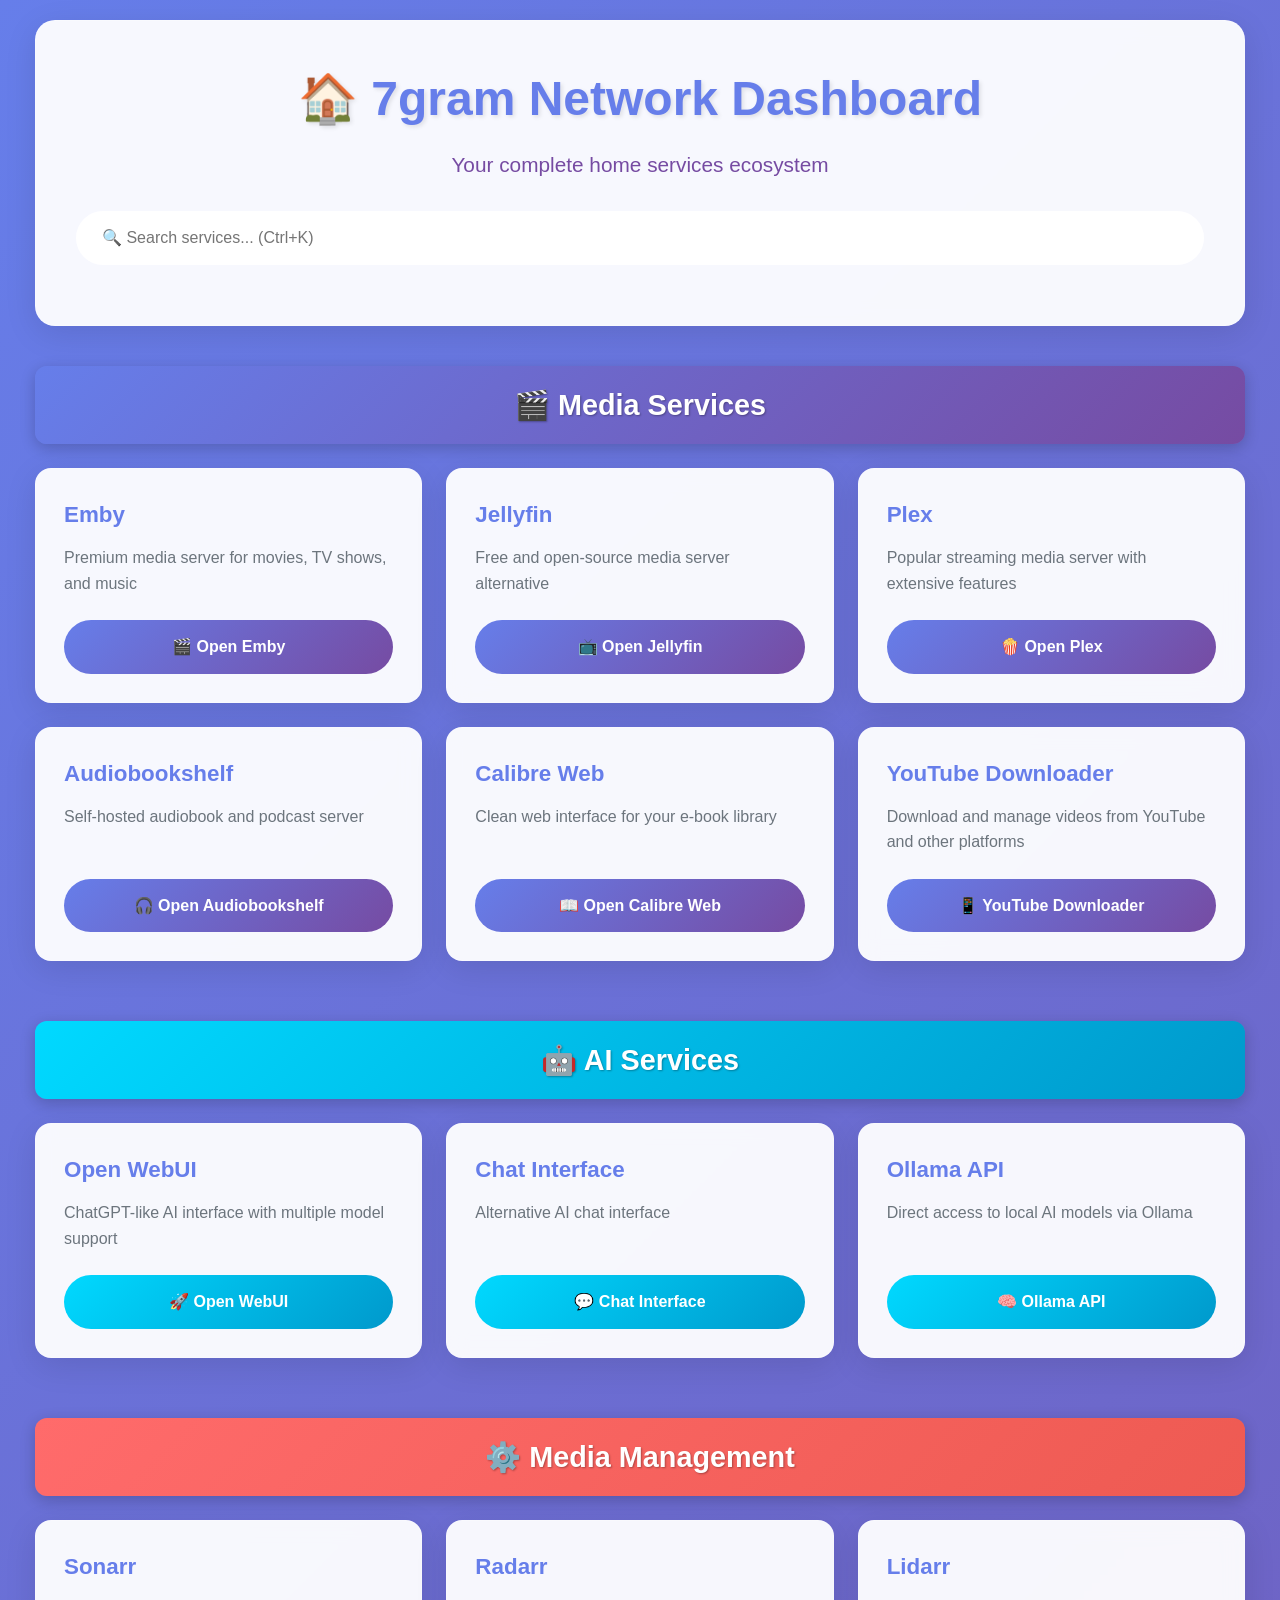
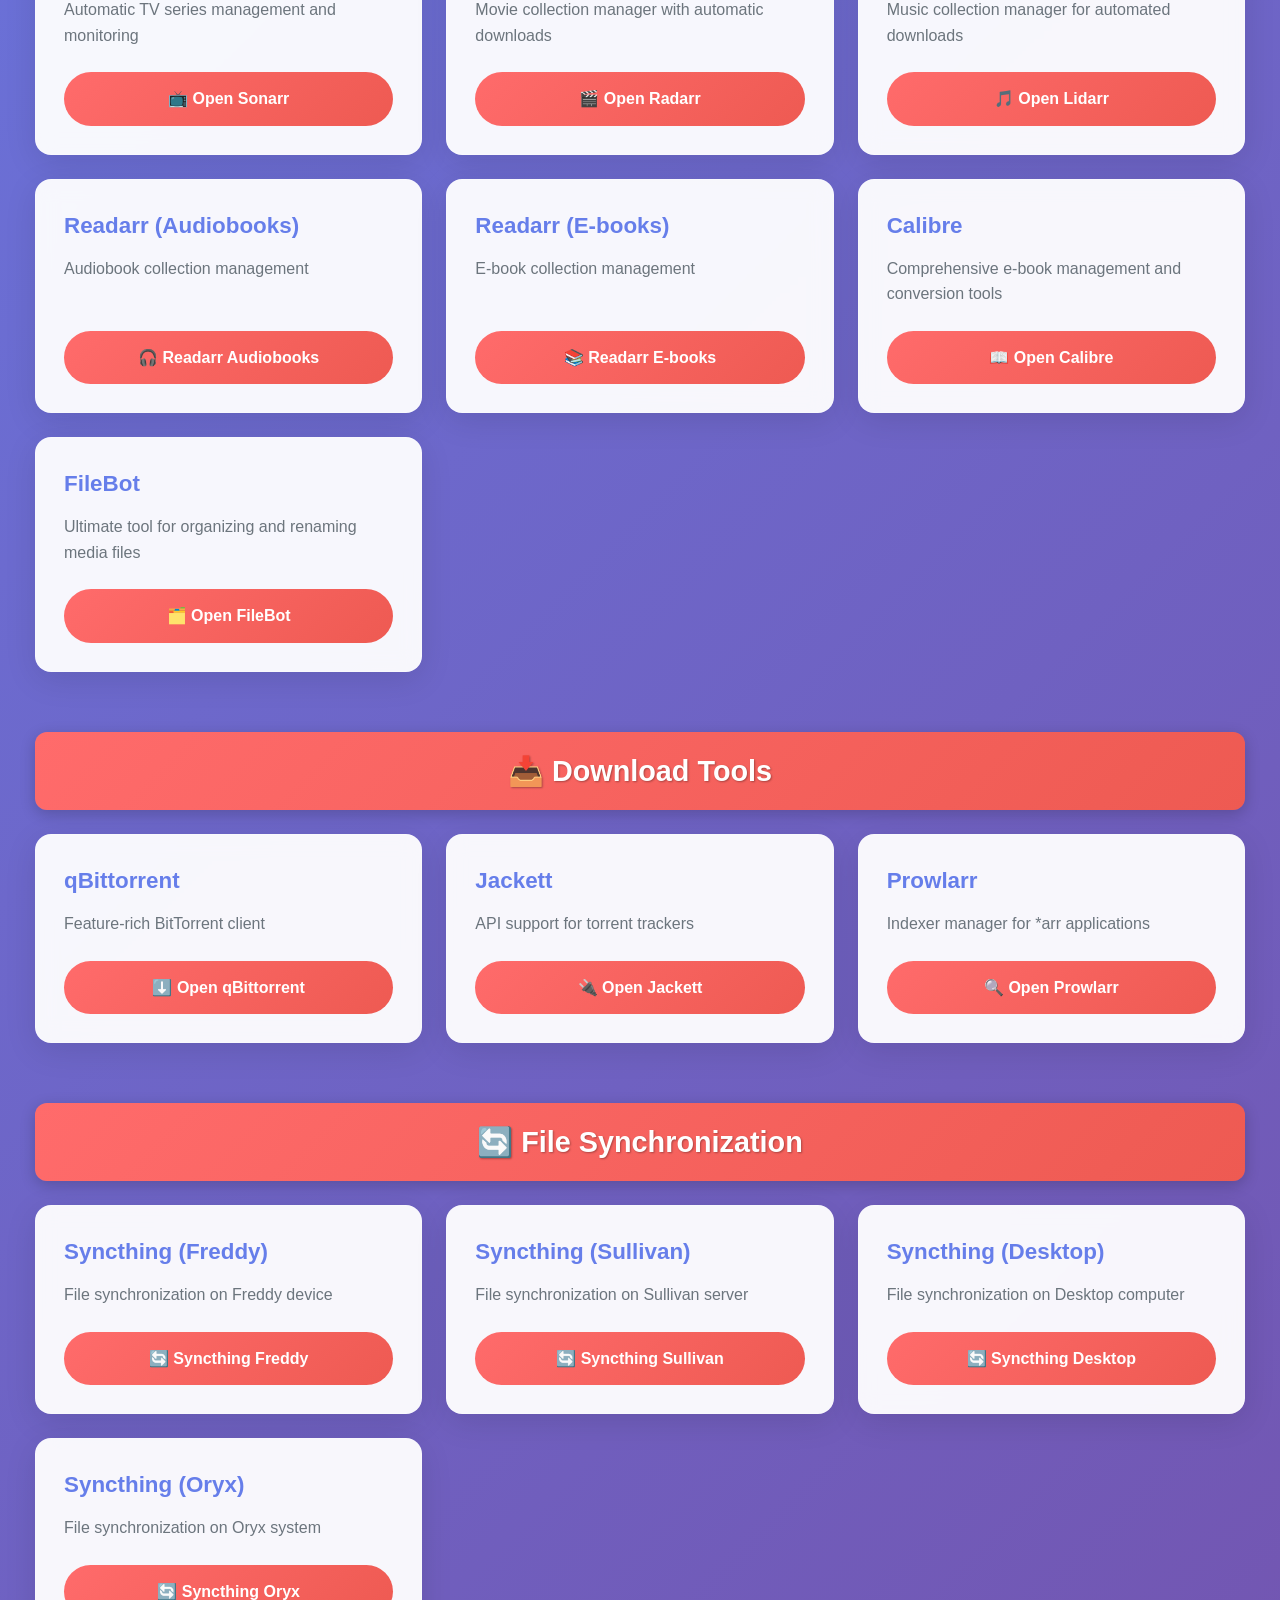
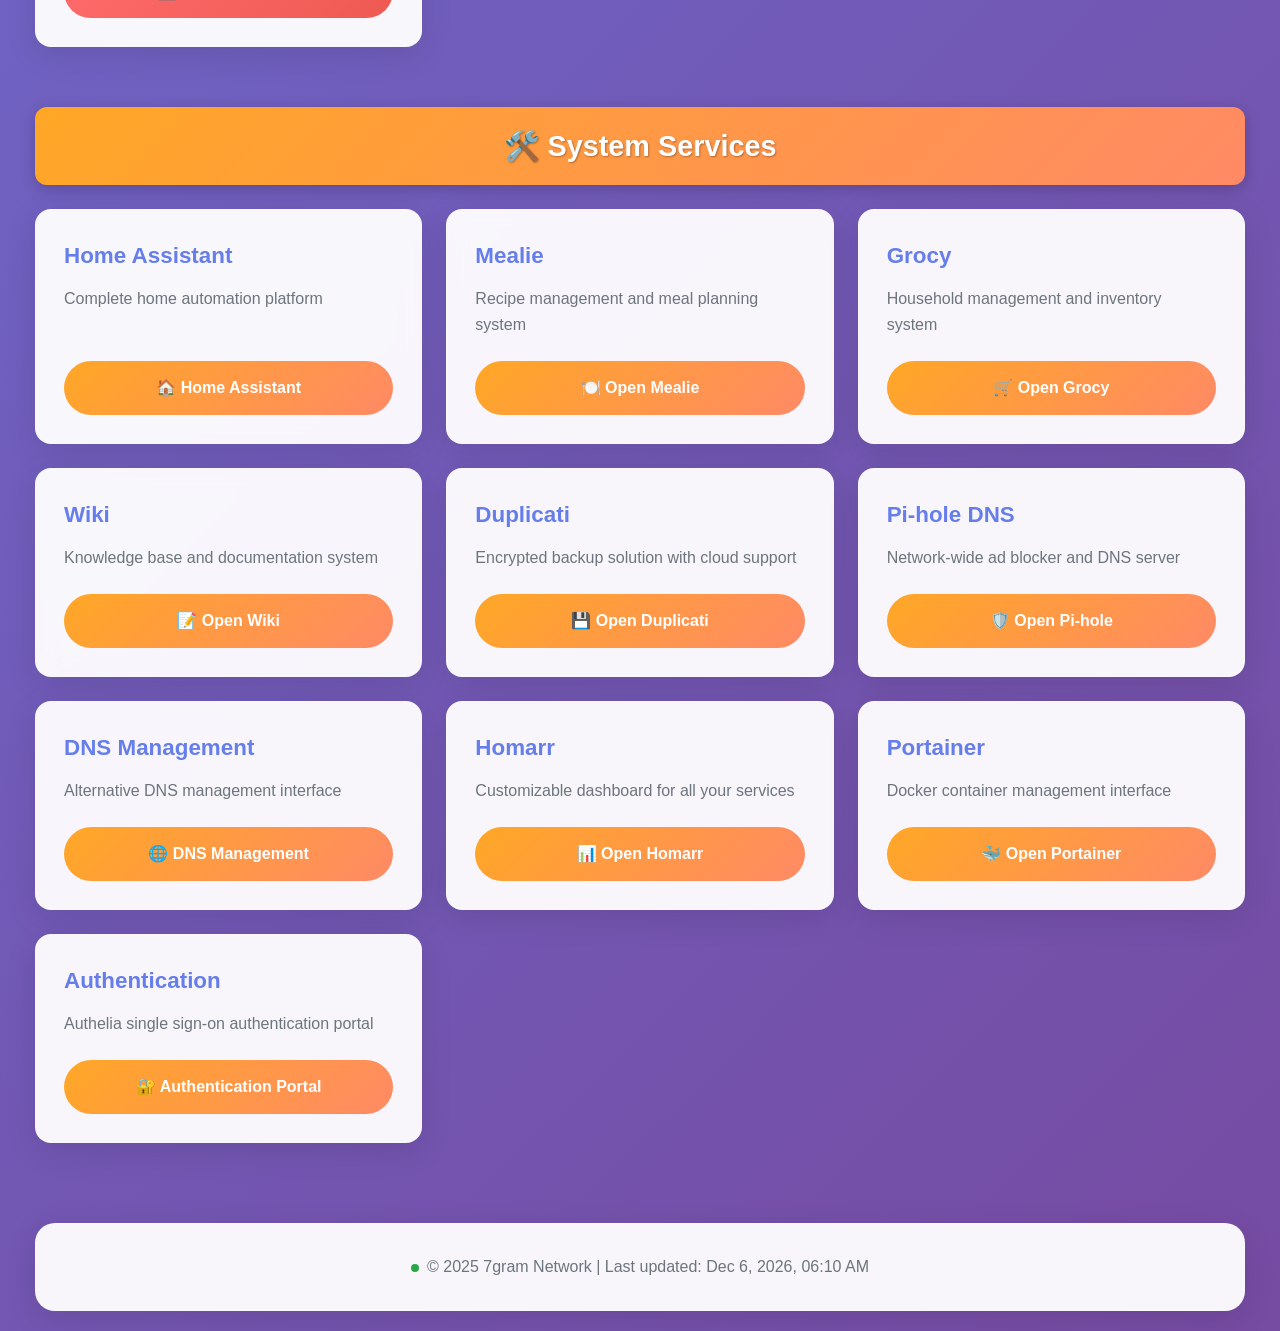
==== config/nginx/html/index.html @ be28494b "first commit" ====
<!DOCTYPE html>
<html lang="en">

<head>
    <meta charset="UTF-8">
    <meta name="viewport" content="width=device-width, initial-scale=1.0">
    <meta name="description" content="7gram.xyz Network Dashboard - Access all your home network services from one place">
    <title>7gram Dashboard</title>
    <style>
        * {
            box-sizing: border-box;
            margin: 0;
            padding: 0;
        }

        body {
            font-family: -apple-system, BlinkMacSystemFont, 'Segoe UI', Roboto, sans-serif;
            background: linear-gradient(135deg, #667eea 0%, #764ba2 100%);
            color: #212529;
            margin: 0;
            padding: 20px;
            line-height: 1.6;
            min-height: 100vh;
        }

        .container {
            max-width: 1400px;
            margin: 0 auto;
            padding: 0 15px;
        }

        header {
            text-align: center;
            margin-bottom: 40px;
            padding: 40px;
            background: rgba(255, 255, 255, 0.95);
            border-radius: 20px;
            box-shadow: 0 8px 32px rgba(0, 0, 0, 0.1);
            backdrop-filter: blur(10px);
            border: 1px solid rgba(255, 255, 255, 0.2);
        }

        h1 {
            color: #667eea;
            margin-bottom: 10px;
            font-size: 3rem;
            font-weight: 700;
            text-shadow: 2px 2px 4px rgba(0, 0, 0, 0.1);
        }

        .subtitle {
            color: #764ba2;
            font-size: 1.3rem;
            margin-bottom: 30px;
            font-weight: 500;
        }

        .search-container {
            margin: 20px 0;
            position: relative;
        }

        .search-input {
            width: 100%;
            padding: 16px 24px;
            border: 2px solid rgba(255, 255, 255, 0.3);
            border-radius: 50px;
            font-size: 16px;
            background: rgba(255, 255, 255, 0.9);
            backdrop-filter: blur(10px);
            transition: all 0.3s ease;
        }

        .search-input:focus {
            outline: none;
            border-color: #667eea;
            box-shadow: 0 0 0 4px rgba(102, 126, 234, 0.2);
            background: white;
        }

        .services-grid {
            display: grid;
            grid-template-columns: repeat(auto-fill, minmax(320px, 1fr));
            gap: 24px;
        }

        .category {
            margin-bottom: 60px;
        }

        .category-title {
            color: white;
            background: linear-gradient(135deg, #667eea, #764ba2);
            padding: 16px 24px;
            margin-bottom: 24px;
            font-size: 1.8rem;
            font-weight: 700;
            border-radius: 12px;
            text-align: center;
            box-shadow: 0 4px 15px rgba(0, 0, 0, 0.2);
            text-shadow: 1px 1px 2px rgba(0, 0, 0, 0.3);
        }

        .category-title.media {
            background: linear-gradient(135deg, #667eea, #764ba2);
        }

        .category-title.ai {
            background: linear-gradient(135deg, #00d9ff, #0099cc);
        }

        .category-title.admin {
            background: linear-gradient(135deg, #ff6b6b, #ee5a52);
        }

        .category-title.system {
            background: linear-gradient(135deg, #ffa726, #ff8a65);
        }

        .card {
            background: rgba(255, 255, 255, 0.95);
            border-radius: 16px;
            box-shadow: 0 8px 32px rgba(0, 0, 0, 0.1);
            padding: 28px;
            height: 100%;
            display: flex;
            flex-direction: column;
            backdrop-filter: blur(10px);
            border: 1px solid rgba(255, 255, 255, 0.2);
            transition: all 0.4s ease;
            position: relative;
            overflow: hidden;
        }

        .card::before {
            content: '';
            position: absolute;
            top: 0;
            left: 0;
            right: 0;
            height: 4px;
            background: linear-gradient(90deg, #667eea, #764ba2);
            transform: scaleX(0);
            transition: transform 0.4s ease;
        }

        .card:hover::before {
            transform: scaleX(1);
        }

        .card:hover {
            transform: translateY(-8px) scale(1.02);
            box-shadow: 0 20px 40px rgba(0, 0, 0, 0.2);
        }

        .card-title {
            color: #667eea;
            margin-top: 0;
            margin-bottom: 12px;
            font-size: 1.4rem;
            font-weight: 700;
        }

        .card-description {
            color: #6c757d;
            margin-bottom: 24px;
            flex-grow: 1;
            font-size: 1rem;
            line-height: 1.6;
        }

        .card-link {
            display: block;
            text-decoration: none;
            color: white;
            background: linear-gradient(135deg, #667eea, #764ba2);
            font-weight: 600;
            padding: 14px 24px;
            border-radius: 50px;
            text-align: center;
            transition: all 0.3s ease;
            font-size: 1rem;
            position: relative;
            overflow: hidden;
        }

        .card-link:hover {
            transform: translateY(-2px);
            box-shadow: 0 8px 20px rgba(102, 126, 234, 0.4);
        }

        .card-link.media {
            background: linear-gradient(135deg, #667eea, #764ba2);
        }

        .card-link.ai {
            background: linear-gradient(135deg, #00d9ff, #0099cc);
        }

        .card-link.admin {
            background: linear-gradient(135deg, #ff6b6b, #ee5a52);
        }

        .card-link.system {
            background: linear-gradient(135deg, #ffa726, #ff8a65);
        }

        footer {
            text-align: center;
            margin-top: 80px;
            padding: 30px;
            background: rgba(255, 255, 255, 0.95);
            border-radius: 20px;
            box-shadow: 0 8px 32px rgba(0, 0, 0, 0.1);
            backdrop-filter: blur(10px);
            border: 1px solid rgba(255, 255, 255, 0.2);
            color: #6c757d;
        }

        #no-results {
            text-align: center;
            margin-top: 50px;
            padding: 50px;
            background: rgba(255, 255, 255, 0.95);
            border-radius: 20px;
            box-shadow: 0 8px 32px rgba(0, 0, 0, 0.1);
            backdrop-filter: blur(10px);
            border: 1px solid rgba(255, 255, 255, 0.2);
            display: none;
        }

        .status-indicator {
            display: inline-block;
            width: 8px;
            height: 8px;
            background: #28a745;
            border-radius: 50%;
            margin-right: 8px;
            animation: pulse 2s infinite;
        }

        @keyframes pulse {
            0% { opacity: 1; }
            50% { opacity: 0.5; }
            100% { opacity: 1; }
        }

        @media (max-width: 768px) {
            .services-grid {
                grid-template-columns: 1fr;
            }
            
            h1 {
                font-size: 2.5rem;
            }
            
            .category-title {
                font-size: 1.5rem;
            }

            .container {
                padding: 0 10px;
            }

            body {
                padding: 10px;
            }
        }
    </style>
</head>

<body>
    <div class="container">
        <header>
            <h1>🏠 7gram Network Dashboard</h1>
            <p class="subtitle">Your complete home services ecosystem</p>
            <div class="search-container">
                <input type="text" id="search-input" class="search-input" placeholder="🔍 Search services... (Ctrl+K)" aria-label="Search services">
            </div>
        </header>

        <main id="app">
            <!-- Media Services (Most Used - Top Priority) -->
            <div class="category">
                <h2 class="category-title media">🎬 Media Services</h2>
                <div class="services-grid">
                    <div class="card">
                        <h3 class="card-title">Emby</h3>
                        <p class="card-description">Premium media server for movies, TV shows, and music</p>
                        <a href="https://emby.7gram.xyz" class="card-link media" target="_blank" rel="noopener noreferrer">🎬 Open Emby</a>
                    </div>
                    <div class="card">
                        <h3 class="card-title">Jellyfin</h3>
                        <p class="card-description">Free and open-source media server alternative</p>
                        <a href="https://jellyfin.7gram.xyz" class="card-link media" target="_blank" rel="noopener noreferrer">📺 Open Jellyfin</a>
                    </div>
                    <div class="card">
                        <h3 class="card-title">Plex</h3>
                        <p class="card-description">Popular streaming media server with extensive features</p>
                        <a href="https://plex.7gram.xyz" class="card-link media" target="_blank" rel="noopener noreferrer">🍿 Open Plex</a>
                    </div>
                    <div class="card">
                        <h3 class="card-title">Audiobookshelf</h3>
                        <p class="card-description">Self-hosted audiobook and podcast server</p>
                        <a href="https://abs.7gram.xyz" class="card-link media" target="_blank" rel="noopener noreferrer">🎧 Open Audiobookshelf</a>
                    </div>
                    <div class="card">
                        <h3 class="card-title">Calibre Web</h3>
                        <p class="card-description">Clean web interface for your e-book library</p>
                        <a href="https://calibreweb.7gram.xyz" class="card-link media" target="_blank" rel="noopener noreferrer">📖 Open Calibre Web</a>
                    </div>
                    <div class="card">
                        <h3 class="card-title">YouTube Downloader</h3>
                        <p class="card-description">Download and manage videos from YouTube and other platforms</p>
                        <a href="https://youtube.7gram.xyz" class="card-link media" target="_blank" rel="noopener noreferrer">📱 YouTube Downloader</a>
                    </div>
                </div>
            </div>

            <!-- AI Services -->
            <div class="category">
                <h2 class="category-title ai">🤖 AI Services</h2>
                <div class="services-grid">
                    <div class="card">
                        <h3 class="card-title">Open WebUI</h3>
                        <p class="card-description">ChatGPT-like AI interface with multiple model support</p>
                        <a href="https://ai.7gram.xyz" class="card-link ai" target="_blank" rel="noopener noreferrer">🚀 Open WebUI</a>
                    </div>
                    <div class="card">
                        <h3 class="card-title">Chat Interface</h3>
                        <p class="card-description">Alternative AI chat interface</p>
                        <a href="https://chat.7gram.xyz" class="card-link ai" target="_blank" rel="noopener noreferrer">💬 Chat Interface</a>
                    </div>
                    <div class="card">
                        <h3 class="card-title">Ollama API</h3>
                        <p class="card-description">Direct access to local AI models via Ollama</p>
                        <a href="https://ollama.7gram.xyz" class="card-link ai" target="_blank" rel="noopener noreferrer">🧠 Ollama API</a>
                    </div>
                </div>
            </div>

            <!-- Media Management (Admin Tools) -->
            <div class="category">
                <h2 class="category-title admin">⚙️ Media Management</h2>
                <div class="services-grid">
                    <div class="card">
                        <h3 class="card-title">Sonarr</h3>
                        <p class="card-description">Automatic TV series management and monitoring</p>
                        <a href="https://sonarr.7gram.xyz" class="card-link admin" target="_blank" rel="noopener noreferrer">📺 Open Sonarr</a>
                    </div>
                    <div class="card">
                        <h3 class="card-title">Radarr</h3>
                        <p class="card-description">Movie collection manager with automatic downloads</p>
                        <a href="https://radarr.7gram.xyz" class="card-link admin" target="_blank" rel="noopener noreferrer">🎬 Open Radarr</a>
                    </div>
                    <div class="card">
                        <h3 class="card-title">Lidarr</h3>
                        <p class="card-description">Music collection manager for automated downloads</p>
                        <a href="https://lidarr.7gram.xyz" class="card-link admin" target="_blank" rel="noopener noreferrer">🎵 Open Lidarr</a>
                    </div>
                    <div class="card">
                        <h3 class="card-title">Readarr (Audiobooks)</h3>
                        <p class="card-description">Audiobook collection management</p>
                        <a href="https://audiobooks.7gram.xyz" class="card-link admin" target="_blank" rel="noopener noreferrer">🎧 Readarr Audiobooks</a>
                    </div>
                    <div class="card">
                        <h3 class="card-title">Readarr (E-books)</h3>
                        <p class="card-description">E-book collection management</p>
                        <a href="https://ebooks.7gram.xyz" class="card-link admin" target="_blank" rel="noopener noreferrer">📚 Readarr E-books</a>
                    </div>
                    <div class="card">
                        <h3 class="card-title">Calibre</h3>
                        <p class="card-description">Comprehensive e-book management and conversion tools</p>
                        <a href="https://calibre.7gram.xyz" class="card-link admin" target="_blank" rel="noopener noreferrer">📖 Open Calibre</a>
                    </div>
                    <div class="card">
                        <h3 class="card-title">FileBot</h3>
                        <p class="card-description">Ultimate tool for organizing and renaming media files</p>
                        <a href="https://filebot.7gram.xyz" class="card-link admin" target="_blank" rel="noopener noreferrer">🗂️ Open FileBot</a>
                    </div>
                </div>
            </div>

            <!-- Download Tools -->
            <div class="category">
                <h2 class="category-title admin">📥 Download Tools</h2>
                <div class="services-grid">
                    <div class="card">
                        <h3 class="card-title">qBittorrent</h3>
                        <p class="card-description">Feature-rich BitTorrent client</p>
                        <a href="https://qbt.7gram.xyz" class="card-link admin" target="_blank" rel="noopener noreferrer">⬇️ Open qBittorrent</a>
                    </div>
                    <div class="card">
                        <h3 class="card-title">Jackett</h3>
                        <p class="card-description">API support for torrent trackers</p>
                        <a href="https://jackett.7gram.xyz" class="card-link admin" target="_blank" rel="noopener noreferrer">🔌 Open Jackett</a>
                    </div>
                    <div class="card">
                        <h3 class="card-title">Prowlarr</h3>
                        <p class="card-description">Indexer manager for *arr applications</p>
                        <a href="https://prowlarr.7gram.xyz" class="card-link admin" target="_blank" rel="noopener noreferrer">🔍 Open Prowlarr</a>
                    </div>
                </div>
            </div>

            <!-- File Synchronization -->
            <div class="category">
                <h2 class="category-title admin">🔄 File Synchronization</h2>
                <div class="services-grid">
                    <div class="card">
                        <h3 class="card-title">Syncthing (Freddy)</h3>
                        <p class="card-description">File synchronization on Freddy device</p>
                        <a href="https://sync-freddy.7gram.xyz" class="card-link admin" target="_blank" rel="noopener noreferrer">🔄 Syncthing Freddy</a>
                    </div>
                    <div class="card">
                        <h3 class="card-title">Syncthing (Sullivan)</h3>
                        <p class="card-description">File synchronization on Sullivan server</p>
                        <a href="https://sync-sullivan.7gram.xyz" class="card-link admin" target="_blank" rel="noopener noreferrer">🔄 Syncthing Sullivan</a>
                    </div>
                    <div class="card">
                        <h3 class="card-title">Syncthing (Desktop)</h3>
                        <p class="card-description">File synchronization on Desktop computer</p>
                        <a href="https://sync-desktop.7gram.xyz" class="card-link admin" target="_blank" rel="noopener noreferrer">🔄 Syncthing Desktop</a>
                    </div>
                    <div class="card">
                        <h3 class="card-title">Syncthing (Oryx)</h3>
                        <p class="card-description">File synchronization on Oryx system</p>
                        <a href="https://sync-oryx.7gram.xyz" class="card-link admin" target="_blank" rel="noopener noreferrer">🔄 Syncthing Oryx</a>
                    </div>
                </div>
            </div>

            <!-- System Services -->
            <div class="category">
                <h2 class="category-title system">🛠️ System Services</h2>
                <div class="services-grid">
                    <div class="card">
                        <h3 class="card-title">Home Assistant</h3>
                        <p class="card-description">Complete home automation platform</p>
                        <a href="https://home.7gram.xyz" class="card-link system" target="_blank" rel="noopener noreferrer">🏠 Home Assistant</a>
                    </div>
                    <div class="card">
                        <h3 class="card-title">Mealie</h3>
                        <p class="card-description">Recipe management and meal planning system</p>
                        <a href="https://mealie.7gram.xyz" class="card-link system" target="_blank" rel="noopener noreferrer">🍽️ Open Mealie</a>
                    </div>
                    <div class="card">
                        <h3 class="card-title">Grocy</h3>
                        <p class="card-description">Household management and inventory system</p>
                        <a href="https://grocy.7gram.xyz" class="card-link system" target="_blank" rel="noopener noreferrer">🛒 Open Grocy</a>
                    </div>
                    <div class="card">
                        <h3 class="card-title">Wiki</h3>
                        <p class="card-description">Knowledge base and documentation system</p>
                        <a href="https://wiki.7gram.xyz" class="card-link system" target="_blank" rel="noopener noreferrer">📝 Open Wiki</a>
                    </div>
                    <div class="card">
                        <h3 class="card-title">Duplicati</h3>
                        <p class="card-description">Encrypted backup solution with cloud support</p>
                        <a href="https://duplicati.7gram.xyz" class="card-link system" target="_blank" rel="noopener noreferrer">💾 Open Duplicati</a>
                    </div>
                    <div class="card">
                        <h3 class="card-title">Pi-hole DNS</h3>
                        <p class="card-description">Network-wide ad blocker and DNS server</p>
                        <a href="https://pihole.7gram.xyz" class="card-link system" target="_blank" rel="noopener noreferrer">🛡️ Open Pi-hole</a>
                    </div>
                    <div class="card">
                        <h3 class="card-title">DNS Management</h3>
                        <p class="card-description">Alternative DNS management interface</p>
                        <a href="https://dns.7gram.xyz" class="card-link system" target="_blank" rel="noopener noreferrer">🌐 DNS Management</a>
                    </div>
                    <div class="card">
                        <h3 class="card-title">Homarr</h3>
                        <p class="card-description">Customizable dashboard for all your services</p>
                        <a href="https://homarr.7gram.xyz" class="card-link system" target="_blank" rel="noopener noreferrer">📊 Open Homarr</a>
                    </div>
                    <div class="card">
                        <h3 class="card-title">Portainer</h3>
                        <p class="card-description">Docker container management interface</p>
                        <a href="https://portainer.7gram.xyz" class="card-link system" target="_blank" rel="noopener noreferrer">🐳 Open Portainer</a>
                    </div>
                    <div class="card">
                        <h3 class="card-title">Authentication</h3>
                        <p class="card-description">Authelia single sign-on authentication portal</p>
                        <a href="https://auth.7gram.xyz" class="card-link system" target="_blank" rel="noopener noreferrer">🔐 Authentication Portal</a>
                    </div>
                </div>
            </div>
        </main>

        <div id="no-results">
            <h3>🔍 No services found</h3>
            <p>No services match your search criteria. Try a different search term.</p>
        </div>

        <footer>
            <p><span class="status-indicator"></span>&copy; 2025 7gram Network | Last updated: <span id="last-updated"></span></p>
        </footer>
    </div>

    <script>
        // Simple search functionality
        function initSearch() {
            const searchInput = document.getElementById('search-input');
            const noResults = document.getElementById('no-results');
            const categories = document.querySelectorAll('.category');
            const cards = document.querySelectorAll('.card');
            
            function performSearch() {
                const searchTerm = searchInput.value.toLowerCase().trim();
                let visibleCount = 0;
                
                if (searchTerm === '') {
                    // Show all categories and cards
                    categories.forEach(cat => cat.style.display = 'block');
                    cards.forEach(card => card.style.display = 'flex');
                    noResults.style.display = 'none';
                    return;
                }
                
                // Hide all categories first
                categories.forEach(cat => cat.style.display = 'none');
                
                // Search through cards
                cards.forEach(card => {
                    const title = card.querySelector('.card-title').textContent.toLowerCase();
                    const description = card.querySelector('.card-description').textContent.toLowerCase();
                    
                    if (title.includes(searchTerm) || description.includes(searchTerm)) {
                        card.style.display = 'flex';
                        card.closest('.category').style.display = 'block';
                        visibleCount++;
                    } else {
                        card.style.display = 'none';
                    }
                });
                
                // Show/hide no results message
                if (visibleCount === 0) {
                    noResults.style.display = 'block';
                } else {
                    noResults.style.display = 'none';
                }
            }
            
            searchInput.addEventListener('input', performSearch);
            
            // Keyboard shortcuts
            document.addEventListener('keydown', (e) => {
                if ((e.ctrlKey || e.metaKey) && e.key === 'k') {
                    e.preventDefault();
                    searchInput.focus();
                    searchInput.select();
                }
                
                if (e.key === 'Escape' && document.activeElement === searchInput) {
                    searchInput.value = '';
                    performSearch();
                    searchInput.blur();
                }
            });
        }

        // Update timestamp
        function updateTimestamp() {
            const now = new Date();
            const options = { 
                year: 'numeric', 
                month: 'short', 
                day: 'numeric', 
                hour: '2-digit', 
                minute: '2-digit'
            };
            document.getElementById('last-updated').textContent = now.toLocaleDateString('en-US', options);
        }

        // Initialize when page loads
        document.addEventListener('DOMContentLoaded', function() {
            initSearch();
            updateTimestamp();
        });
    </script>
</body>

</html>
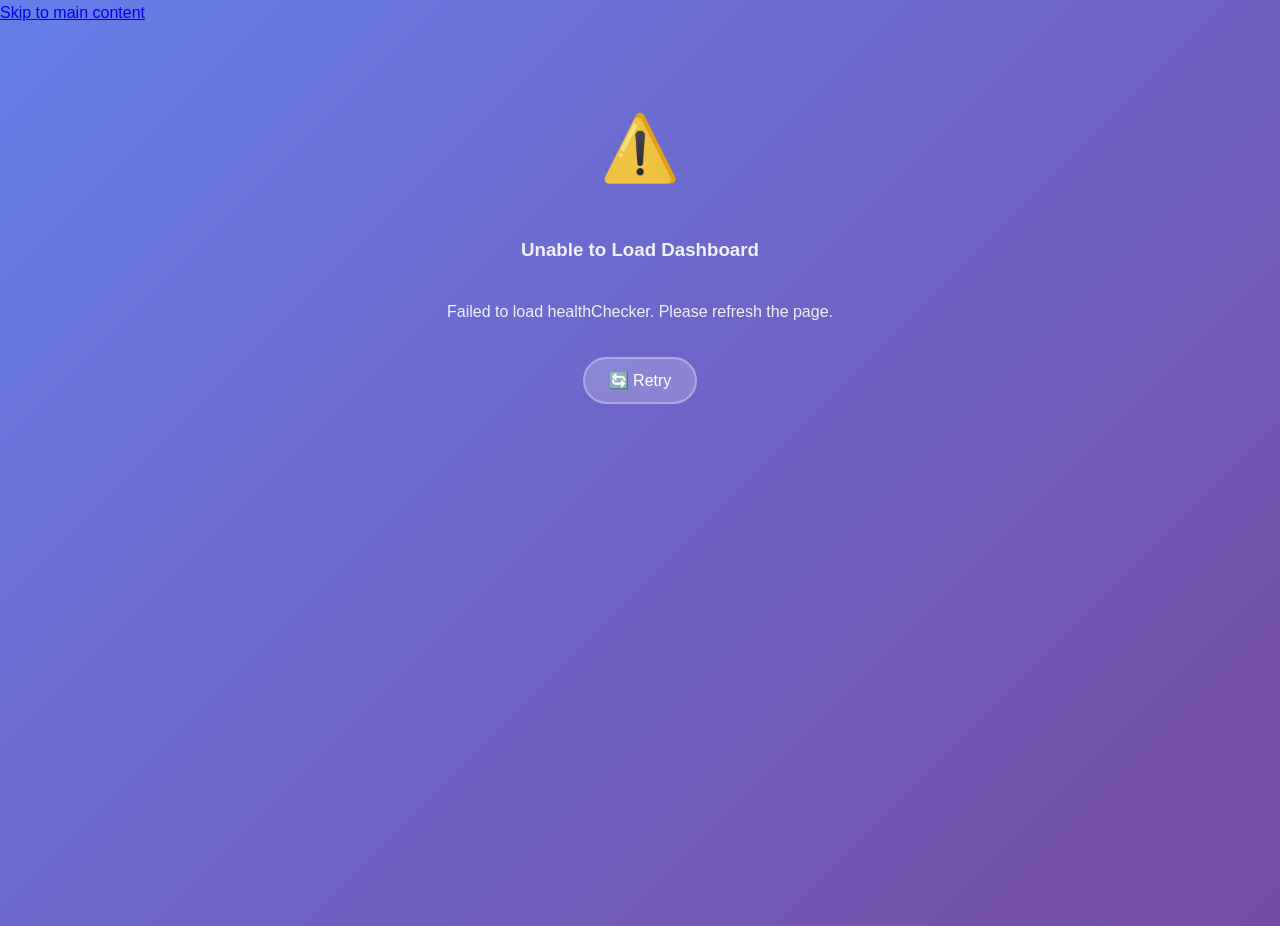
==== commit 98cf8b1f: "feat: Add service worker for offline support and caching in 7gram Dashboard - Implemented a service " ====
--- a/config/nginx/html/index.html
+++ b/config/nginx/html/index.html
@@ -1,585 +1,572 @@
 <!DOCTYPE html>
 <html lang="en">
-
 <head>
     <meta charset="UTF-8">
-    <meta name="viewport" content="width=device-width, initial-scale=1.0">
-    <meta name="description" content="7gram.xyz Network Dashboard - Access all your home network services from one place">
-    <title>7gram Dashboard</title>
+    <meta name="viewport" content="width=device-width, initial-scale=1.0, user-scalable=no">
+    <meta name="description" content="7Gram.xyz Network Dashboard - Access all your home network services from one centralized, intelligent dashboard with real-time monitoring">
+    <meta name="keywords" content="home dashboard, network services, media server, home automation, self-hosted, 7gram">
+    <meta name="author" content="nuniesmith">
+    <meta name="robots" content="noindex, nofollow">
+    
+    <!-- Security Headers -->
+    <meta http-equiv="X-Content-Type-Options" content="nosniff">
+    <meta http-equiv="X-Frame-Options" content="SAMEORIGIN">
+    <meta http-equiv="Referrer-Policy" content="strict-origin-when-cross-origin">
+    
+    <!-- PWA Meta Tags -->
+    <meta name="application-name" content="7gram Dashboard">
+    <meta name="apple-mobile-web-app-capable" content="yes">
+    <meta name="apple-mobile-web-app-status-bar-style" content="black-translucent">
+    <meta name="apple-mobile-web-app-title" content="7gram Dashboard">
+    <meta name="mobile-web-app-capable" content="yes">
+    <meta name="msapplication-TileColor" content="#667eea">
+    <meta name="msapplication-tap-highlight" content="no">
+    <meta name="theme-color" content="#667eea" media="(prefers-color-scheme: light)">
+    <meta name="theme-color" content="#1a1a2e" media="(prefers-color-scheme: dark)">
+    
+    <!-- Preconnect for Performance -->
+    <link rel="preconnect" href="https://fonts.googleapis.com">
+    <link rel="preconnect" dns-prefetch href="https://7gram.xyz">
+    <link rel="preconnect" dns-prefetch href="https://api.7gram.xyz">
+    
+    <!-- Icons and Manifest -->
+    <link rel="manifest" href="/manifest.json">
+    <link rel="icon" type="image/x-icon" href="/assets/images/favicon.ico">
+    <link rel="icon" type="image/png" sizes="32x32" href="/assets/images/icons/icon-32x32.png">
+    <link rel="icon" type="image/png" sizes="16x16" href="/assets/images/icons/icon-16x16.png">
+    <link rel="apple-touch-icon" href="/assets/images/icons/icon-192x192.png">
+    <link rel="apple-touch-icon" sizes="152x152" href="/assets/images/icons/icon-152x152.png">
+    <link rel="apple-touch-icon" sizes="180x180" href="/assets/images/icons/icon-192x192.png">
+    <link rel="mask-icon" href="/assets/images/icons/safari-pinned-tab.svg" color="#667eea">
+    
+    <title>🏠 7gram Dashboard</title>
+    
+    <!-- Critical CSS - Load First -->
+    <link rel="preload" href="assets/css/main.css" as="style" onload="this.onload=null;this.rel='stylesheet'">
+    <link rel="preload" href="assets/css/components.css" as="style" onload="this.onload=null;this.rel='stylesheet'">
+    
+    <!-- Dynamic theme loading with system preference detection -->
+    <link rel="stylesheet" href="assets/css/themes/default.css" id="theme-stylesheet">
+    
+    <!-- Fallback for preload -->
+    <noscript>
+        <link rel="stylesheet" href="assets/css/main.css">
+        <link rel="stylesheet" href="assets/css/components.css">
+    </noscript>
+    
+    <!-- Inline Critical CSS for First Paint -->
     <style>
-        * {
-            box-sizing: border-box;
+        /* Critical above-the-fold styles */
+        body {
             margin: 0;
-            padding: 0;
-        }
-
-        body {
             font-family: -apple-system, BlinkMacSystemFont, 'Segoe UI', Roboto, sans-serif;
             background: linear-gradient(135deg, #667eea 0%, #764ba2 100%);
             color: #212529;
-            margin: 0;
-            padding: 20px;
             line-height: 1.6;
+            overflow-x: hidden;
+        }
+        
+        .container {
             min-height: 100vh;
-        }
-
-        .container {
-            max-width: 1400px;
-            margin: 0 auto;
-            padding: 0 15px;
-        }
-
-        header {
-            text-align: center;
-            margin-bottom: 40px;
-            padding: 40px;
-            background: rgba(255, 255, 255, 0.95);
-            border-radius: 20px;
-            box-shadow: 0 8px 32px rgba(0, 0, 0, 0.1);
-            backdrop-filter: blur(10px);
-            border: 1px solid rgba(255, 255, 255, 0.2);
-        }
-
-        h1 {
-            color: #667eea;
-            margin-bottom: 10px;
-            font-size: 3rem;
-            font-weight: 700;
-            text-shadow: 2px 2px 4px rgba(0, 0, 0, 0.1);
-        }
-
-        .subtitle {
-            color: #764ba2;
-            font-size: 1.3rem;
-            margin-bottom: 30px;
-            font-weight: 500;
-        }
-
-        .search-container {
-            margin: 20px 0;
-            position: relative;
-        }
-
-        .search-input {
-            width: 100%;
-            padding: 16px 24px;
-            border: 2px solid rgba(255, 255, 255, 0.3);
-            border-radius: 50px;
-            font-size: 16px;
-            background: rgba(255, 255, 255, 0.9);
-            backdrop-filter: blur(10px);
-            transition: all 0.3s ease;
-        }
-
-        .search-input:focus {
-            outline: none;
-            border-color: #667eea;
-            box-shadow: 0 0 0 4px rgba(102, 126, 234, 0.2);
-            background: white;
-        }
-
-        .services-grid {
-            display: grid;
-            grid-template-columns: repeat(auto-fill, minmax(320px, 1fr));
-            gap: 24px;
-        }
-
-        .category {
-            margin-bottom: 60px;
-        }
-
-        .category-title {
-            color: white;
-            background: linear-gradient(135deg, #667eea, #764ba2);
-            padding: 16px 24px;
-            margin-bottom: 24px;
-            font-size: 1.8rem;
-            font-weight: 700;
-            border-radius: 12px;
-            text-align: center;
-            box-shadow: 0 4px 15px rgba(0, 0, 0, 0.2);
-            text-shadow: 1px 1px 2px rgba(0, 0, 0, 0.3);
-        }
-
-        .category-title.media {
-            background: linear-gradient(135deg, #667eea, #764ba2);
-        }
-
-        .category-title.ai {
-            background: linear-gradient(135deg, #00d9ff, #0099cc);
-        }
-
-        .category-title.admin {
-            background: linear-gradient(135deg, #ff6b6b, #ee5a52);
-        }
-
-        .category-title.system {
-            background: linear-gradient(135deg, #ffa726, #ff8a65);
-        }
-
-        .card {
-            background: rgba(255, 255, 255, 0.95);
-            border-radius: 16px;
-            box-shadow: 0 8px 32px rgba(0, 0, 0, 0.1);
-            padding: 28px;
-            height: 100%;
             display: flex;
             flex-direction: column;
-            backdrop-filter: blur(10px);
-            border: 1px solid rgba(255, 255, 255, 0.2);
-            transition: all 0.4s ease;
+        }
+        
+        /* Enhanced Loading Spinner */
+        .loading-container {
+            display: flex;
+            flex-direction: column;
+            align-items: center;
+            justify-content: center;
+            min-height: 50vh;
+            text-align: center;
+        }
+        
+        .loading-spinner {
             position: relative;
-            overflow: hidden;
-        }
-
-        .card::before {
-            content: '';
-            position: absolute;
-            top: 0;
-            left: 0;
-            right: 0;
-            height: 4px;
-            background: linear-gradient(90deg, #667eea, #764ba2);
-            transform: scaleX(0);
-            transition: transform 0.4s ease;
-        }
-
-        .card:hover::before {
-            transform: scaleX(1);
-        }
-
-        .card:hover {
-            transform: translateY(-8px) scale(1.02);
-            box-shadow: 0 20px 40px rgba(0, 0, 0, 0.2);
-        }
-
-        .card-title {
-            color: #667eea;
-            margin-top: 0;
-            margin-bottom: 12px;
-            font-size: 1.4rem;
-            font-weight: 700;
-        }
-
-        .card-description {
-            color: #6c757d;
-            margin-bottom: 24px;
-            flex-grow: 1;
-            font-size: 1rem;
-            line-height: 1.6;
-        }
-
-        .card-link {
-            display: block;
-            text-decoration: none;
-            color: white;
-            background: linear-gradient(135deg, #667eea, #764ba2);
-            font-weight: 600;
-            padding: 14px 24px;
-            border-radius: 50px;
-            text-align: center;
-            transition: all 0.3s ease;
-            font-size: 1rem;
-            position: relative;
-            overflow: hidden;
-        }
-
-        .card-link:hover {
-            transform: translateY(-2px);
-            box-shadow: 0 8px 20px rgba(102, 126, 234, 0.4);
-        }
-
-        .card-link.media {
-            background: linear-gradient(135deg, #667eea, #764ba2);
-        }
-
-        .card-link.ai {
-            background: linear-gradient(135deg, #00d9ff, #0099cc);
-        }
-
-        .card-link.admin {
-            background: linear-gradient(135deg, #ff6b6b, #ee5a52);
-        }
-
-        .card-link.system {
-            background: linear-gradient(135deg, #ffa726, #ff8a65);
-        }
-
-        footer {
-            text-align: center;
-            margin-top: 80px;
-            padding: 30px;
-            background: rgba(255, 255, 255, 0.95);
-            border-radius: 20px;
-            box-shadow: 0 8px 32px rgba(0, 0, 0, 0.1);
-            backdrop-filter: blur(10px);
-            border: 1px solid rgba(255, 255, 255, 0.2);
-            color: #6c757d;
-        }
-
-        #no-results {
-            text-align: center;
-            margin-top: 50px;
-            padding: 50px;
-            background: rgba(255, 255, 255, 0.95);
-            border-radius: 20px;
-            box-shadow: 0 8px 32px rgba(0, 0, 0, 0.1);
-            backdrop-filter: blur(10px);
-            border: 1px solid rgba(255, 255, 255, 0.2);
-            display: none;
-        }
-
-        .status-indicator {
-            display: inline-block;
+            margin-bottom: 2rem;
+        }
+        
+        .spinner {
+            width: 60px;
+            height: 60px;
+            border: 4px solid rgba(255, 255, 255, 0.3);
+            border-left: 4px solid #ffffff;
+            border-radius: 50%;
+            animation: spin 1s linear infinite;
+        }
+        
+        .loading-dots {
+            display: flex;
+            gap: 0.5rem;
+            margin-top: 1rem;
+        }
+        
+        .loading-dots div {
             width: 8px;
             height: 8px;
-            background: #28a745;
+            background: rgba(255, 255, 255, 0.8);
             border-radius: 50%;
-            margin-right: 8px;
-            animation: pulse 2s infinite;
-        }
-
-        @keyframes pulse {
-            0% { opacity: 1; }
-            50% { opacity: 0.5; }
-            100% { opacity: 1; }
-        }
-
-        @media (max-width: 768px) {
-            .services-grid {
-                grid-template-columns: 1fr;
-            }
-            
-            h1 {
-                font-size: 2.5rem;
-            }
-            
-            .category-title {
-                font-size: 1.5rem;
-            }
-
-            .container {
-                padding: 0 10px;
-            }
-
-            body {
-                padding: 10px;
-            }
+            animation: bounce 1.4s ease-in-out infinite both;
+        }
+        
+        .loading-dots div:nth-child(1) { animation-delay: -0.32s; }
+        .loading-dots div:nth-child(2) { animation-delay: -0.16s; }
+        
+        @keyframes spin {
+            0% { transform: rotate(0deg); }
+            100% { transform: rotate(360deg); }
+        }
+        
+        @keyframes bounce {
+            0%, 80%, 100% {
+                transform: scale(0);
+            }
+            40% {
+                transform: scale(1);
+            }
+        }
+        
+        /* Loading text styles */
+        .loading-text {
+            color: rgba(255, 255, 255, 0.9);
+            font-size: 1.2rem;
+            font-weight: 500;
+            margin-bottom: 0.5rem;
+        }
+        
+        .loading-subtext {
+            color: rgba(255, 255, 255, 0.7);
+            font-size: 0.9rem;
+        }
+        
+        /* Accessibility improvements */
+        @media (prefers-reduced-motion: reduce) {
+            .spinner {
+                animation: none;
+                border: 4px solid rgba(255, 255, 255, 0.5);
+            }
+            
+            .loading-dots div {
+                animation: none;
+                opacity: 0.7;
+            }
+        }
+        
+        /* Error state styles */
+        .error-container {
+            display: none;
+            flex-direction: column;
+            align-items: center;
+            justify-content: center;
+            min-height: 50vh;
+            text-align: center;
+            color: rgba(255, 255, 255, 0.9);
+        }
+        
+        .error-icon {
+            font-size: 4rem;
+            margin-bottom: 1rem;
+        }
+        
+        .retry-button {
+            background: rgba(255, 255, 255, 0.2);
+            border: 2px solid rgba(255, 255, 255, 0.3);
+            color: white;
+            padding: 0.75rem 1.5rem;
+            border-radius: 50px;
+            font-size: 1rem;
+            cursor: pointer;
+            transition: all 0.3s ease;
+            margin-top: 1rem;
+        }
+        
+        .retry-button:hover {
+            background: rgba(255, 255, 255, 0.3);
+            transform: translateY(-2px);
+        }
+        
+        /* Keyboard navigation styles */
+        .keyboard-user *:focus {
+            outline: 2px solid rgba(255, 255, 255, 0.8);
+            outline-offset: 2px;
+            border-radius: 4px;
         }
     </style>
 </head>
-
 <body>
+    <!-- Accessibility: Skip to main content -->
+    <a href="#main-content" class="skip-link" tabindex="1">Skip to main content</a>
+    
+    <!-- Connection Status Indicator -->
+    <div id="connection-status" class="connection-status" role="status" aria-live="polite" style="display: none;">
+        <span id="connection-text">Checking connection...</span>
+    </div>
+    
+    <!-- Keyboard Shortcuts Help -->
+    <div id="keyboard-help" class="keyboard-help" style="display: none;" role="dialog" aria-labelledby="keyboard-help-title" aria-hidden="true">
+        <div class="keyboard-help-content">
+            <h3 id="keyboard-help-title">Keyboard Shortcuts</h3>
+            <ul>
+                <li><kbd>Ctrl</kbd> + <kbd>K</kbd> - Open search</li>
+                <li><kbd>Ctrl</kbd> + <kbd>T</kbd> - Toggle theme</li>
+                <li><kbd>Ctrl</kbd> + <kbd>R</kbd> - Refresh services</li>
+                <li><kbd>?</kbd> - Show this help</li>
+                <li><kbd>Esc</kbd> - Close dialogs</li>
+            </ul>
+            <button id="close-keyboard-help" class="close-button" aria-label="Close keyboard shortcuts help">×</button>
+        </div>
+    </div>
+    
     <div class="container">
-        <header>
-            <h1>🏠 7gram Network Dashboard</h1>
-            <p class="subtitle">Your complete home services ecosystem</p>
-            <div class="search-container">
-                <input type="text" id="search-input" class="search-input" placeholder="🔍 Search services... (Ctrl+K)" aria-label="Search services">
-            </div>
+        <!-- Enhanced Header Component -->
+        <header id="dashboard-header" role="banner">
+            <!-- This will be loaded dynamically with enhanced features -->
         </header>
 
-        <main id="app">
-            <!-- Media Services (Most Used - Top Priority) -->
-            <div class="category">
-                <h2 class="category-title media">🎬 Media Services</h2>
-                <div class="services-grid">
-                    <div class="card">
-                        <h3 class="card-title">Emby</h3>
-                        <p class="card-description">Premium media server for movies, TV shows, and music</p>
-                        <a href="https://emby.7gram.xyz" class="card-link media" target="_blank" rel="noopener noreferrer">🎬 Open Emby</a>
+        <!-- Main Content -->
+        <main id="app" role="main">
+            <!-- Real-time Status Bar -->
+            <div id="status-bar" class="status-bar" style="display: none;">
+                <div class="status-item">
+                    <span id="services-online">0</span> Online
+                </div>
+                <div class="status-item">
+                    <span id="services-warning">0</span> Warning  
+                </div>
+                <div class="status-item">
+                    <span id="services-offline">0</span> Offline
+                </div>
+                <div class="status-item">
+                    Last updated: <span id="last-updated">Never</span>
+                </div>
+            </div>
+            
+            <!-- Search and Quick Actions -->
+            <div id="search-container" class="search-container" style="display: none;">
+                <div class="search-wrapper">
+                    <input 
+                        type="text" 
+                        id="global-search" 
+                        placeholder="🔍 Search services... (Ctrl+K)"
+                        aria-label="Search services"
+                        autocomplete="off"
+                        spellcheck="false"
+                    >
+                    <div id="search-suggestions" class="search-suggestions" style="display: none;"></div>
+                </div>
+                <div id="quick-filters" class="quick-filters"></div>
+            </div>
+            
+            <!-- Recommendations Section -->
+            <div id="recommendations-section" class="recommendations-section" style="display: none;">
+                <h2>Recommended for You</h2>
+                <div id="recommended-services" class="recommended-services"></div>
+            </div>
+            
+            <!-- Categories and services will be loaded dynamically -->
+            <div id="services-container" aria-live="polite">
+                <div class="loading-container">
+                    <div class="loading-spinner">
+                        <div class="spinner" aria-hidden="true"></div>
                     </div>
-                    <div class="card">
-                        <h3 class="card-title">Jellyfin</h3>
-                        <p class="card-description">Free and open-source media server alternative</p>
-                        <a href="https://jellyfin.7gram.xyz" class="card-link media" target="_blank" rel="noopener noreferrer">📺 Open Jellyfin</a>
+                    <div class="loading-text">Loading 7gram Dashboard...</div>
+                    <div class="loading-subtext">Discovering your services and checking their status</div>
+                    <div class="loading-dots" aria-hidden="true">
+                        <div></div>
+                        <div></div>
+                        <div></div>
                     </div>
-                    <div class="card">
-                        <h3 class="card-title">Plex</h3>
-                        <p class="card-description">Popular streaming media server with extensive features</p>
-                        <a href="https://plex.7gram.xyz" class="card-link media" target="_blank" rel="noopener noreferrer">🍿 Open Plex</a>
-                    </div>
-                    <div class="card">
-                        <h3 class="card-title">Audiobookshelf</h3>
-                        <p class="card-description">Self-hosted audiobook and podcast server</p>
-                        <a href="https://abs.7gram.xyz" class="card-link media" target="_blank" rel="noopener noreferrer">🎧 Open Audiobookshelf</a>
-                    </div>
-                    <div class="card">
-                        <h3 class="card-title">Calibre Web</h3>
-                        <p class="card-description">Clean web interface for your e-book library</p>
-                        <a href="https://calibreweb.7gram.xyz" class="card-link media" target="_blank" rel="noopener noreferrer">📖 Open Calibre Web</a>
-                    </div>
-                    <div class="card">
-                        <h3 class="card-title">YouTube Downloader</h3>
-                        <p class="card-description">Download and manage videos from YouTube and other platforms</p>
-                        <a href="https://youtube.7gram.xyz" class="card-link media" target="_blank" rel="noopener noreferrer">📱 YouTube Downloader</a>
-                    </div>
-                </div>
-            </div>
-
-            <!-- AI Services -->
-            <div class="category">
-                <h2 class="category-title ai">🤖 AI Services</h2>
-                <div class="services-grid">
-                    <div class="card">
-                        <h3 class="card-title">Open WebUI</h3>
-                        <p class="card-description">ChatGPT-like AI interface with multiple model support</p>
-                        <a href="https://ai.7gram.xyz" class="card-link ai" target="_blank" rel="noopener noreferrer">🚀 Open WebUI</a>
-                    </div>
-                    <div class="card">
-                        <h3 class="card-title">Chat Interface</h3>
-                        <p class="card-description">Alternative AI chat interface</p>
-                        <a href="https://chat.7gram.xyz" class="card-link ai" target="_blank" rel="noopener noreferrer">💬 Chat Interface</a>
-                    </div>
-                    <div class="card">
-                        <h3 class="card-title">Ollama API</h3>
-                        <p class="card-description">Direct access to local AI models via Ollama</p>
-                        <a href="https://ollama.7gram.xyz" class="card-link ai" target="_blank" rel="noopener noreferrer">🧠 Ollama API</a>
-                    </div>
-                </div>
-            </div>
-
-            <!-- Media Management (Admin Tools) -->
-            <div class="category">
-                <h2 class="category-title admin">⚙️ Media Management</h2>
-                <div class="services-grid">
-                    <div class="card">
-                        <h3 class="card-title">Sonarr</h3>
-                        <p class="card-description">Automatic TV series management and monitoring</p>
-                        <a href="https://sonarr.7gram.xyz" class="card-link admin" target="_blank" rel="noopener noreferrer">📺 Open Sonarr</a>
-                    </div>
-                    <div class="card">
-                        <h3 class="card-title">Radarr</h3>
-                        <p class="card-description">Movie collection manager with automatic downloads</p>
-                        <a href="https://radarr.7gram.xyz" class="card-link admin" target="_blank" rel="noopener noreferrer">🎬 Open Radarr</a>
-                    </div>
-                    <div class="card">
-                        <h3 class="card-title">Lidarr</h3>
-                        <p class="card-description">Music collection manager for automated downloads</p>
-                        <a href="https://lidarr.7gram.xyz" class="card-link admin" target="_blank" rel="noopener noreferrer">🎵 Open Lidarr</a>
-                    </div>
-                    <div class="card">
-                        <h3 class="card-title">Readarr (Audiobooks)</h3>
-                        <p class="card-description">Audiobook collection management</p>
-                        <a href="https://audiobooks.7gram.xyz" class="card-link admin" target="_blank" rel="noopener noreferrer">🎧 Readarr Audiobooks</a>
-                    </div>
-                    <div class="card">
-                        <h3 class="card-title">Readarr (E-books)</h3>
-                        <p class="card-description">E-book collection management</p>
-                        <a href="https://ebooks.7gram.xyz" class="card-link admin" target="_blank" rel="noopener noreferrer">📚 Readarr E-books</a>
-                    </div>
-                    <div class="card">
-                        <h3 class="card-title">Calibre</h3>
-                        <p class="card-description">Comprehensive e-book management and conversion tools</p>
-                        <a href="https://calibre.7gram.xyz" class="card-link admin" target="_blank" rel="noopener noreferrer">📖 Open Calibre</a>
-                    </div>
-                    <div class="card">
-                        <h3 class="card-title">FileBot</h3>
-                        <p class="card-description">Ultimate tool for organizing and renaming media files</p>
-                        <a href="https://filebot.7gram.xyz" class="card-link admin" target="_blank" rel="noopener noreferrer">🗂️ Open FileBot</a>
-                    </div>
-                </div>
-            </div>
-
-            <!-- Download Tools -->
-            <div class="category">
-                <h2 class="category-title admin">📥 Download Tools</h2>
-                <div class="services-grid">
-                    <div class="card">
-                        <h3 class="card-title">qBittorrent</h3>
-                        <p class="card-description">Feature-rich BitTorrent client</p>
-                        <a href="https://qbt.7gram.xyz" class="card-link admin" target="_blank" rel="noopener noreferrer">⬇️ Open qBittorrent</a>
-                    </div>
-                    <div class="card">
-                        <h3 class="card-title">Jackett</h3>
-                        <p class="card-description">API support for torrent trackers</p>
-                        <a href="https://jackett.7gram.xyz" class="card-link admin" target="_blank" rel="noopener noreferrer">🔌 Open Jackett</a>
-                    </div>
-                    <div class="card">
-                        <h3 class="card-title">Prowlarr</h3>
-                        <p class="card-description">Indexer manager for *arr applications</p>
-                        <a href="https://prowlarr.7gram.xyz" class="card-link admin" target="_blank" rel="noopener noreferrer">🔍 Open Prowlarr</a>
-                    </div>
-                </div>
-            </div>
-
-            <!-- File Synchronization -->
-            <div class="category">
-                <h2 class="category-title admin">🔄 File Synchronization</h2>
-                <div class="services-grid">
-                    <div class="card">
-                        <h3 class="card-title">Syncthing (Freddy)</h3>
-                        <p class="card-description">File synchronization on Freddy device</p>
-                        <a href="https://sync-freddy.7gram.xyz" class="card-link admin" target="_blank" rel="noopener noreferrer">🔄 Syncthing Freddy</a>
-                    </div>
-                    <div class="card">
-                        <h3 class="card-title">Syncthing (Sullivan)</h3>
-                        <p class="card-description">File synchronization on Sullivan server</p>
-                        <a href="https://sync-sullivan.7gram.xyz" class="card-link admin" target="_blank" rel="noopener noreferrer">🔄 Syncthing Sullivan</a>
-                    </div>
-                    <div class="card">
-                        <h3 class="card-title">Syncthing (Desktop)</h3>
-                        <p class="card-description">File synchronization on Desktop computer</p>
-                        <a href="https://sync-desktop.7gram.xyz" class="card-link admin" target="_blank" rel="noopener noreferrer">🔄 Syncthing Desktop</a>
-                    </div>
-                    <div class="card">
-                        <h3 class="card-title">Syncthing (Oryx)</h3>
-                        <p class="card-description">File synchronization on Oryx system</p>
-                        <a href="https://sync-oryx.7gram.xyz" class="card-link admin" target="_blank" rel="noopener noreferrer">🔄 Syncthing Oryx</a>
-                    </div>
-                </div>
-            </div>
-
-            <!-- System Services -->
-            <div class="category">
-                <h2 class="category-title system">🛠️ System Services</h2>
-                <div class="services-grid">
-                    <div class="card">
-                        <h3 class="card-title">Home Assistant</h3>
-                        <p class="card-description">Complete home automation platform</p>
-                        <a href="https://home.7gram.xyz" class="card-link system" target="_blank" rel="noopener noreferrer">🏠 Home Assistant</a>
-                    </div>
-                    <div class="card">
-                        <h3 class="card-title">Mealie</h3>
-                        <p class="card-description">Recipe management and meal planning system</p>
-                        <a href="https://mealie.7gram.xyz" class="card-link system" target="_blank" rel="noopener noreferrer">🍽️ Open Mealie</a>
-                    </div>
-                    <div class="card">
-                        <h3 class="card-title">Grocy</h3>
-                        <p class="card-description">Household management and inventory system</p>
-                        <a href="https://grocy.7gram.xyz" class="card-link system" target="_blank" rel="noopener noreferrer">🛒 Open Grocy</a>
-                    </div>
-                    <div class="card">
-                        <h3 class="card-title">Wiki</h3>
-                        <p class="card-description">Knowledge base and documentation system</p>
-                        <a href="https://wiki.7gram.xyz" class="card-link system" target="_blank" rel="noopener noreferrer">📝 Open Wiki</a>
-                    </div>
-                    <div class="card">
-                        <h3 class="card-title">Duplicati</h3>
-                        <p class="card-description">Encrypted backup solution with cloud support</p>
-                        <a href="https://duplicati.7gram.xyz" class="card-link system" target="_blank" rel="noopener noreferrer">💾 Open Duplicati</a>
-                    </div>
-                    <div class="card">
-                        <h3 class="card-title">Pi-hole DNS</h3>
-                        <p class="card-description">Network-wide ad blocker and DNS server</p>
-                        <a href="https://pihole.7gram.xyz" class="card-link system" target="_blank" rel="noopener noreferrer">🛡️ Open Pi-hole</a>
-                    </div>
-                    <div class="card">
-                        <h3 class="card-title">DNS Management</h3>
-                        <p class="card-description">Alternative DNS management interface</p>
-                        <a href="https://dns.7gram.xyz" class="card-link system" target="_blank" rel="noopener noreferrer">🌐 DNS Management</a>
-                    </div>
-                    <div class="card">
-                        <h3 class="card-title">Homarr</h3>
-                        <p class="card-description">Customizable dashboard for all your services</p>
-                        <a href="https://homarr.7gram.xyz" class="card-link system" target="_blank" rel="noopener noreferrer">📊 Open Homarr</a>
-                    </div>
-                    <div class="card">
-                        <h3 class="card-title">Portainer</h3>
-                        <p class="card-description">Docker container management interface</p>
-                        <a href="https://portainer.7gram.xyz" class="card-link system" target="_blank" rel="noopener noreferrer">🐳 Open Portainer</a>
-                    </div>
-                    <div class="card">
-                        <h3 class="card-title">Authentication</h3>
-                        <p class="card-description">Authelia single sign-on authentication portal</p>
-                        <a href="https://auth.7gram.xyz" class="card-link system" target="_blank" rel="noopener noreferrer">🔐 Authentication Portal</a>
-                    </div>
+                </div>
+                
+                <!-- Error State -->
+                <div class="error-container" id="error-container">
+                    <div class="error-icon">⚠️</div>
+                    <h3>Unable to Load Dashboard</h3>
+                    <p id="error-message">Something went wrong while loading your services.</p>
+                    <button class="retry-button" id="retry-button" onclick="window.location.reload()">
+                        🔄 Retry
+                    </button>
                 </div>
             </div>
         </main>
 
-        <div id="no-results">
-            <h3>🔍 No services found</h3>
-            <p>No services match your search criteria. Try a different search term.</p>
+        <!-- Enhanced No Results Message -->
+        <div id="no-results" class="no-results" style="display: none;" role="status">
+            <div class="no-results-content">
+                <div class="no-results-icon">🔍</div>
+                <h3>No services found</h3>
+                <p>No services match your search criteria.</p>
+                <div class="no-results-suggestions">
+                    <p>Try:</p>
+                    <ul>
+                        <li>Checking your spelling</li>
+                        <li>Using different keywords</li>
+                        <li>Browsing by category</li>
+                        <li>Clearing your search filters</li>
+                    </ul>
+                </div>
+                <button id="clear-search" class="clear-search-button">Clear Search</button>
+            </div>
         </div>
 
-        <footer>
-            <p><span class="status-indicator"></span>&copy; 2025 7gram Network | Last updated: <span id="last-updated"></span></p>
+        <!-- Enhanced Footer Component -->
+        <footer id="dashboard-footer" role="contentinfo">
+            <!-- This will be loaded dynamically with system stats -->
         </footer>
     </div>
+    
+    <!-- Notification Container -->
+    <div id="notification-container" class="notification-container" aria-live="assertive"></div>
+    
+    <!-- Install PWA Prompt -->
+    <div id="install-prompt" class="install-prompt" style="display: none;">
+        <div class="install-prompt-content">
+            <div class="install-prompt-icon">📱</div>
+            <div class="install-prompt-text">
+                <h4>Install 7gram Dashboard</h4>
+                <p>Add to your home screen for quick access</p>
+            </div>
+            <div class="install-prompt-actions">
+                <button id="install-button" class="install-button">Install</button>
+                <button id="dismiss-install" class="dismiss-button">Maybe Later</button>
+            </div>
+        </div>
+    </div>
 
+    <!-- Service Worker Registration -->
     <script>
-        // Simple search functionality
-        function initSearch() {
-            const searchInput = document.getElementById('search-input');
-            const noResults = document.getElementById('no-results');
-            const categories = document.querySelectorAll('.category');
-            const cards = document.querySelectorAll('.card');
-            
-            function performSearch() {
-                const searchTerm = searchInput.value.toLowerCase().trim();
-                let visibleCount = 0;
-                
-                if (searchTerm === '') {
-                    // Show all categories and cards
-                    categories.forEach(cat => cat.style.display = 'block');
-                    cards.forEach(card => card.style.display = 'flex');
-                    noResults.style.display = 'none';
-                    return;
-                }
-                
-                // Hide all categories first
-                categories.forEach(cat => cat.style.display = 'none');
-                
-                // Search through cards
-                cards.forEach(card => {
-                    const title = card.querySelector('.card-title').textContent.toLowerCase();
-                    const description = card.querySelector('.card-description').textContent.toLowerCase();
+        // Service Worker Registration with enhanced error handling
+        if ('serviceWorker' in navigator) {
+            window.addEventListener('load', async () => {
+                try {
+                    const registration = await navigator.serviceWorker.register('/sw.js', {
+                        scope: '/'
+                    });
                     
-                    if (title.includes(searchTerm) || description.includes(searchTerm)) {
-                        card.style.display = 'flex';
-                        card.closest('.category').style.display = 'block';
-                        visibleCount++;
-                    } else {
-                        card.style.display = 'none';
-                    }
-                });
-                
-                // Show/hide no results message
-                if (visibleCount === 0) {
-                    noResults.style.display = 'block';
-                } else {
-                    noResults.style.display = 'none';
-                }
-            }
-            
-            searchInput.addEventListener('input', performSearch);
-            
-            // Keyboard shortcuts
-            document.addEventListener('keydown', (e) => {
-                if ((e.ctrlKey || e.metaKey) && e.key === 'k') {
-                    e.preventDefault();
-                    searchInput.focus();
-                    searchInput.select();
-                }
-                
-                if (e.key === 'Escape' && document.activeElement === searchInput) {
-                    searchInput.value = '';
-                    performSearch();
-                    searchInput.blur();
+                    console.log('✅ Service Worker registered successfully:', registration.scope);
+                    
+                    // Listen for updates
+                    registration.addEventListener('updatefound', () => {
+                        const newWorker = registration.installing;
+                        if (newWorker) {
+                            newWorker.addEventListener('statechange', () => {
+                                if (newWorker.state === 'installed' && navigator.serviceWorker.controller) {
+                                    // New content available, show update notification
+                                    showUpdateNotification();
+                                }
+                            });
+                        }
+                    });
+                    
+                } catch (error) {
+                    console.warn('⚠️ Service Worker registration failed:', error);
                 }
             });
         }
+        
+        // PWA Install Prompt
+        let deferredPrompt;
+        window.addEventListener('beforeinstallprompt', (e) => {
+            e.preventDefault();
+            deferredPrompt = e;
+            document.getElementById('install-prompt').style.display = 'block';
+        });
+        
+        // Global error handling
+        window.addEventListener('error', (event) => {
+            console.error('❌ Global error:', event.error);
+            showError('An unexpected error occurred. Please refresh the page.');
+        });
+        
+        window.addEventListener('unhandledrejection', (event) => {
+            console.error('❌ Unhandled promise rejection:', event.reason);
+            showError('A network error occurred. Please check your connection.');
+        });
+        
+        // Connection monitoring
+        window.addEventListener('online', () => {
+            hideConnectionStatus();
+            showNotification('Connection restored', 'success');
+        });
+        
+        window.addEventListener('offline', () => {
+            showConnectionStatus('You are offline. Some features may not work.', 'offline');
+        });
+        
+        // Keyboard shortcuts
+        document.addEventListener('keydown', (event) => {
+            // Skip if user is typing in an input
+            if (event.target.tagName === 'INPUT' || event.target.tagName === 'TEXTAREA') {
+                return;
+            }
+            
+            if (event.ctrlKey || event.metaKey) {
+                switch (event.key.toLowerCase()) {
+                    case 'k':
+                        event.preventDefault();
+                        document.getElementById('global-search')?.focus();
+                        break;
+                    case 't':
+                        event.preventDefault();
+                        toggleTheme();
+                        break;
+                    case 'r':
+                        event.preventDefault();
+                        refreshServices();
+                        break;
+                }
+            } else if (event.key === '?') {
+                event.preventDefault();
+                toggleKeyboardHelp();
+            } else if (event.key === 'Escape') {
+                closeAllDialogs();
+            }
+        });
+        
+        // Accessibility: Detect keyboard navigation
+        document.addEventListener('keydown', (event) => {
+            if (event.key === 'Tab') {
+                document.body.classList.add('keyboard-user');
+            }
+        });
+        
+        document.addEventListener('mousedown', () => {
+            document.body.classList.remove('keyboard-user');
+        });
+        
+        // Utility functions
+        function showError(message) {
+            document.querySelector('.loading-container').style.display = 'none';
+            document.getElementById('error-container').style.display = 'flex';
+            document.getElementById('error-message').textContent = message;
+        }
+        
+        function showConnectionStatus(message, type) {
+            const statusEl = document.getElementById('connection-status');
+            const textEl = document.getElementById('connection-text');
+            textEl.textContent = message;
+            statusEl.className = `connection-status ${type}`;
+            statusEl.style.display = 'block';
+        }
+        
+        function hideConnectionStatus() {
+            document.getElementById('connection-status').style.display = 'none';
+        }
+        
+        function showNotification(message, type = 'info') {
+            // This will be implemented by the notification system
+            console.log(`Notification (${type}): ${message}`);
+        }
+        
+        function showUpdateNotification() {
+            showNotification('A new version is available. Refresh to update.', 'info');
+        }
+        
+        function toggleTheme() {
+            // This will be implemented by the theme manager
+            console.log('Toggle theme');
+        }
+        
+        function refreshServices() {
+            // This will be implemented by the service manager
+            console.log('Refresh services');
+        }
+        
+        function toggleKeyboardHelp() {
+            const helpEl = document.getElementById('keyboard-help');
+            const isVisible = helpEl.style.display !== 'none';
+            helpEl.style.display = isVisible ? 'none' : 'block';
+            helpEl.setAttribute('aria-hidden', isVisible ? 'true' : 'false');
+        }
+        
+        function closeAllDialogs() {
+            document.getElementById('keyboard-help').style.display = 'none';
+            document.getElementById('keyboard-help').setAttribute('aria-hidden', 'true');
+        }
+        
+        // PWA Install handlers
+        document.addEventListener('DOMContentLoaded', () => {
+            document.getElementById('install-button')?.addEventListener('click', async () => {
+                if (deferredPrompt) {
+                    deferredPrompt.prompt();
+                    const { outcome } = await deferredPrompt.userChoice;
+                    console.log(`PWA install outcome: ${outcome}`);
+                    deferredPrompt = null;
+                    document.getElementById('install-prompt').style.display = 'none';
+                }
+            });
+            
+            document.getElementById('dismiss-install')?.addEventListener('click', () => {
+                document.getElementById('install-prompt').style.display = 'none';
+                localStorage.setItem('pwa-install-dismissed', Date.now().toString());
+            });
+            
+            document.getElementById('close-keyboard-help')?.addEventListener('click', toggleKeyboardHelp);
+            
+            document.getElementById('clear-search')?.addEventListener('click', () => {
+                document.getElementById('global-search').value = '';
+                document.getElementById('global-search').dispatchEvent(new Event('input'));
+            });
+        });
+    </script>
 
-        // Update timestamp
-        function updateTimestamp() {
-            const now = new Date();
-            const options = { 
-                year: 'numeric', 
-                month: 'short', 
-                day: 'numeric', 
-                hour: '2-digit', 
-                minute: '2-digit'
-            };
-            document.getElementById('last-updated').textContent = now.toLocaleDateString('en-US', options);
-        }
-
-        // Initialize when page loads
-        document.addEventListener('DOMContentLoaded', function() {
-            initSearch();
-            updateTimestamp();
-        });
+    <!-- Core JavaScript Modules with Enhanced Loading -->
+    <script type="module">
+        // Enhanced module loading with error handling and performance monitoring
+        const moduleLoadingStart = performance.now();
+        const modules = {};
+        
+        async function loadModule(name, path) {
+            try {
+                const module = await import(path);
+                modules[name] = module;
+                console.log(`✅ ${name} module loaded`);
+                return module;
+            } catch (error) {
+                console.error(`❌ Failed to load ${name} module:`, error);
+                showError(`Failed to load ${name}. Please refresh the page.`);
+                throw error;
+            }
+        }
+        
+        // Load all modules
+        try {
+            await Promise.all([
+                loadModule('main', './assets/js/main.js'),
+                loadModule('serviceLoader', './assets/js/modules/serviceLoader.js'),
+                loadModule('searchManager', './assets/js/modules/searchManager.js'),
+                loadModule('themeManager', './assets/js/modules/themeManager.js'),
+                loadModule('componentLoader', './assets/js/modules/componentLoader.js'),
+                loadModule('healthChecker', './assets/js/modules/healthChecker.js')
+            ]);
+            
+            const moduleLoadingTime = performance.now() - moduleLoadingStart;
+            console.log(`📊 All modules loaded in ${moduleLoadingTime.toFixed(2)}ms`);
+            
+            // Initialize the dashboard with enhanced features
+            const { DashboardManager } = modules.main;
+            const dashboard = new DashboardManager({
+                realTimeUpdates: true,
+                smartRecommendations: true,
+                usageAnalytics: true,
+                performanceMonitoring: true,
+                enhancedSearch: true,
+                keyboardShortcuts: true,
+                accessibility: true
+            });
+            
+            await dashboard.initialize();
+            
+        } catch (error) {
+            console.error('❌ Critical error during initialization:', error);
+            showError('Dashboard initialization failed. Please refresh the page.');
+        }
     </script>
+    
+    <!-- Preload critical resources -->
+    <link rel="prefetch" href="/config/services.json">
+    <link rel="prefetch" href="/config/dashboard.json">
+    <link rel="prefetch" href="/config/themes.json">
 </body>
-
 </html>
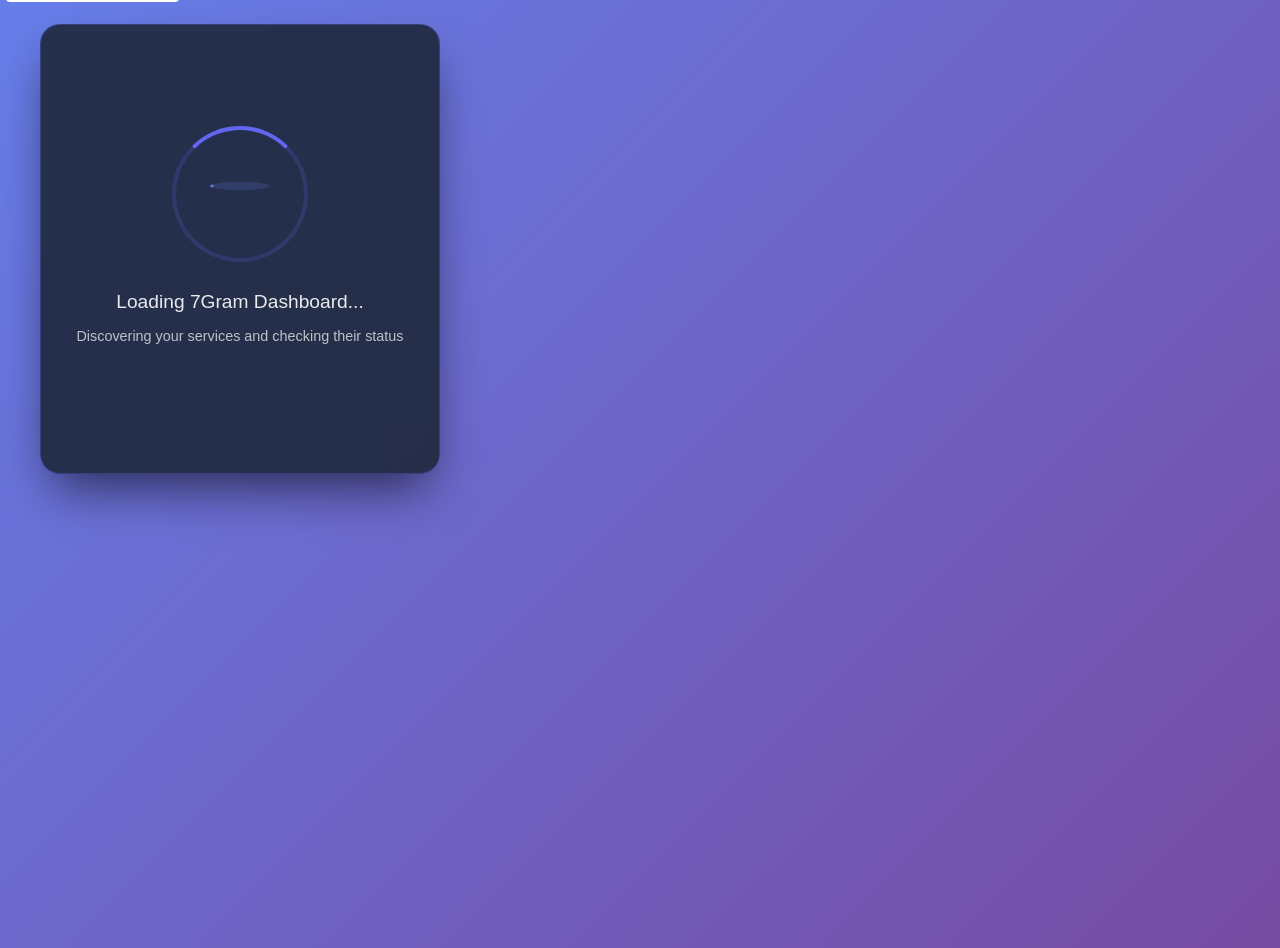
==== commit 75363db6: "feat(theme-manager): Implement a comprehensive theme management system with enhanced loading, error " ====
--- a/config/nginx/html/index.html
+++ b/config/nginx/html/index.html
@@ -8,16 +8,20 @@
     <meta name="author" content="nuniesmith">
     <meta name="robots" content="noindex, nofollow">
     
+    <!-- X-Frame-Options handled by nginx security headers, not meta tag -->
+    
+    <!-- Accessibility and Color Scheme -->
+    <meta name="color-scheme" content="light dark">
+    
     <!-- Security Headers -->
     <meta http-equiv="X-Content-Type-Options" content="nosniff">
-    <meta http-equiv="X-Frame-Options" content="SAMEORIGIN">
     <meta http-equiv="Referrer-Policy" content="strict-origin-when-cross-origin">
     
     <!-- PWA Meta Tags -->
-    <meta name="application-name" content="7gram Dashboard">
+    <meta name="application-name" content="7Gram Dashboard">
     <meta name="apple-mobile-web-app-capable" content="yes">
     <meta name="apple-mobile-web-app-status-bar-style" content="black-translucent">
-    <meta name="apple-mobile-web-app-title" content="7gram Dashboard">
+    <meta name="apple-mobile-web-app-title" content="7Gram Dashboard">
     <meta name="mobile-web-app-capable" content="yes">
     <meta name="msapplication-TileColor" content="#667eea">
     <meta name="msapplication-tap-highlight" content="no">
@@ -31,6 +35,8 @@
     
     <!-- Icons and Manifest -->
     <link rel="manifest" href="/manifest.json">
+    <!-- Favicon Fallback -->
+    <link rel="icon" href="data:image/svg+xml,<svg xmlns='http://www.w3.org/2000/svg' viewBox='0 0 100 100'><text y='.9em' font-size='90'>🏠</text></svg>">
     <link rel="icon" type="image/x-icon" href="/assets/images/favicon.ico">
     <link rel="icon" type="image/png" sizes="32x32" href="/assets/images/icons/icon-32x32.png">
     <link rel="icon" type="image/png" sizes="16x16" href="/assets/images/icons/icon-16x16.png">
@@ -39,7 +45,7 @@
     <link rel="apple-touch-icon" sizes="180x180" href="/assets/images/icons/icon-192x192.png">
     <link rel="mask-icon" href="/assets/images/icons/safari-pinned-tab.svg" color="#667eea">
     
-    <title>🏠 7gram Dashboard</title>
+    <title>🏠 7Gram Dashboard</title>
     
     <!-- Critical CSS - Load First -->
     <link rel="preload" href="assets/css/main.css" as="style" onload="this.onload=null;this.rel='stylesheet'">
@@ -184,6 +190,24 @@
         .retry-button:hover {
             background: rgba(255, 255, 255, 0.3);
             transform: translateY(-2px);
+        }
+        
+        /* Skip link styles */
+        .skip-link {
+            position: absolute;
+            top: -40px;
+            left: 6px;
+            background: white;
+            color: black;
+            padding: 8px;
+            z-index: 100;
+            text-decoration: none;
+            border-radius: 4px;
+            font-weight: bold;
+        }
+        
+        .skip-link:focus {
+            top: 6px;
         }
         
         /* Keyboard navigation styles */
@@ -225,7 +249,7 @@
         </header>
 
         <!-- Main Content -->
-        <main id="app" role="main">
+        <main id="main-content" role="main">
             <!-- Real-time Status Bar -->
             <div id="status-bar" class="status-bar" style="display: none;">
                 <div class="status-item">
@@ -270,7 +294,7 @@
                     <div class="loading-spinner">
                         <div class="spinner" aria-hidden="true"></div>
                     </div>
-                    <div class="loading-text">Loading 7gram Dashboard...</div>
+                    <div class="loading-text">Loading 7Gram Dashboard...</div>
                     <div class="loading-subtext">Discovering your services and checking their status</div>
                     <div class="loading-dots" aria-hidden="true">
                         <div></div>
@@ -324,7 +348,7 @@
         <div class="install-prompt-content">
             <div class="install-prompt-icon">📱</div>
             <div class="install-prompt-text">
-                <h4>Install 7gram Dashboard</h4>
+                <h4>Install 7Gram Dashboard</h4>
                 <p>Add to your home screen for quick access</p>
             </div>
             <div class="install-prompt-actions">
@@ -333,6 +357,192 @@
             </div>
         </div>
     </div>
+
+    <!-- Enhanced DashboardManager and Core Scripts -->
+    <script>
+        // Enhanced DashboardManager class with proper error handling
+        if (typeof window.DashboardManager === 'undefined') {
+            window.DashboardManager = class {
+                constructor(options = {}) {
+                    this.options = options;
+                    this.isInitialized = false;
+                    console.log('🚀 DashboardManager created with options:', options);
+                }
+                
+                showLoading() {
+                    const loadingContainer = document.querySelector('.loading-container');
+                    if (loadingContainer) {
+                        loadingContainer.style.display = 'flex';
+                    }
+                }
+                
+                hideLoading() {
+                    const loadingContainer = document.querySelector('.loading-container');
+                    if (loadingContainer) {
+                        loadingContainer.style.display = 'none';
+                    }
+                }
+                
+                async initialize() {
+                    if (this.isInitialized) {
+                        console.log('⚠️ Dashboard already initialized');
+                        return;
+                    }
+                    
+                    console.log('🔧 Initializing dashboard...');
+                    this.showLoading();
+                    
+                    try {
+                        await this.loadServices();
+                        await this.setupEventListeners();
+                        await this.checkHealth();
+                        
+                        this.isInitialized = true;
+                        this.hideLoading();
+                        console.log('✅ Dashboard initialized successfully');
+                    } catch (error) {
+                        this.hideLoading();
+                        this.showError('Failed to initialize dashboard', error.message);
+                        throw error;
+                    }
+                }
+                
+                async loadServices() {
+                    return new Promise((resolve, reject) => {
+                        const timeout = setTimeout(() => {
+                            reject(new Error('Service loading timeout'));
+                        }, 10000);
+                        
+                        setTimeout(() => {
+                            clearTimeout(timeout);
+                            const container = document.getElementById('services-container');
+                            if (container) {
+                                container.innerHTML = `
+                                    <div style="text-align: center; padding: 2rem;">
+                                        <h2>🌐 7Gram Dashboard</h2>
+                                        <p>Your services will appear here once the dashboard modules are loaded.</p>
+                                        <div style="display: grid; grid-template-columns: repeat(auto-fit, minmax(250px, 1fr)); gap: 1rem; margin-top: 2rem;">
+                                            <div style="background: rgba(255,255,255,0.1); padding: 1.5rem; border-radius: 12px; backdrop-filter: blur(10px); border: 1px solid rgba(255,255,255,0.2);">
+                                                <h3>🎬 Media Services</h3>
+                                                <p>Emby, Jellyfin, Plex</p>
+                                                <div class="status-indicator" style="width: 10px; height: 10px; background: #4ade80; border-radius: 50%; margin: 0 auto; margin-top: 8px;"></div>
+                                            </div>
+                                            <div style="background: rgba(255,255,255,0.1); padding: 1.5rem; border-radius: 12px; backdrop-filter: blur(10px); border: 1px solid rgba(255,255,255,0.2);">
+                                                <h3>🤖 AI Services</h3>
+                                                <p>Open WebUI, Ollama</p>
+                                                <div class="status-indicator" style="width: 10px; height: 10px; background: #4ade80; border-radius: 50%; margin: 0 auto; margin-top: 8px;"></div>
+                                            </div>
+                                            <div style="background: rgba(255,255,255,0.1); padding: 1.5rem; border-radius: 12px; backdrop-filter: blur(10px); border: 1px solid rgba(255,255,255,0.2);">
+                                                <h3>🏠 Home Services</h3>
+                                                <p>Home Assistant, Pi-hole</p>
+                                                <div class="status-indicator" style="width: 10px; height: 10px; background: #4ade80; border-radius: 50%; margin: 0 auto; margin-top: 8px;"></div>
+                                            </div>
+                                        </div>
+                                    </div>
+                                `;
+                            }
+                            resolve();
+                        }, 1000);
+                    });
+                }
+                
+                setupEventListeners() {
+                    // Global keyboard shortcuts
+                    document.addEventListener('keydown', (e) => {
+                        if (e.ctrlKey && e.key === 'k') {
+                            e.preventDefault();
+                            const searchInput = document.getElementById('global-search');
+                            if (searchInput) searchInput.focus();
+                        }
+                        
+                        if (e.key === 'Escape') {
+                            const modals = document.querySelectorAll('.modal, .overlay');
+                            modals.forEach(modal => modal.style.display = 'none');
+                        }
+                    });
+                    
+                    // Service health checks
+                    setInterval(() => this.updateServiceStatus(), 30000);
+                }
+                
+                async checkHealth() {
+                    try {
+                        const response = await fetch('/health', { 
+                            method: 'GET',
+                            headers: { 'Accept': 'application/json' }
+                        });
+                        
+                        if (response.ok) {
+                            console.log('✅ Health check passed');
+                            return true;
+                        } else {
+                            console.warn('⚠️ Health check failed with status:', response.status);
+                            return false;
+                        }
+                    } catch (error) {
+                        console.error('❌ Health check error:', error.message);
+                        return false;
+                    }
+                }
+                
+                updateServiceStatus() {
+                    const indicators = document.querySelectorAll('.status-indicator');
+                    indicators.forEach(indicator => {
+                        // Simulate status updates
+                        const isHealthy = Math.random() > 0.1; // 90% uptime simulation
+                        indicator.style.background = isHealthy ? '#4ade80' : '#f87171';
+                    });
+                }
+                
+                showError(message, details = null) {
+                    const loadingContainer = document.querySelector('.loading-container');
+                    const errorContainer = document.getElementById('error-container');
+                    const errorMessage = document.getElementById('error-message');
+                    
+                    if (loadingContainer) loadingContainer.style.display = 'none';
+                    if (errorContainer) errorContainer.style.display = 'flex';
+                    if (errorMessage) {
+                        errorMessage.textContent = message;
+                        
+                        if (details) {
+                            const detailsEl = document.createElement('details');
+                            detailsEl.innerHTML = `
+                                <summary style="cursor: pointer; margin-bottom: 0.5rem;">Technical Details</summary>
+                                <pre style="text-align: left; font-size: 0.8rem; margin-top: 0.5rem; white-space: pre-wrap; word-wrap: break-word;">${details}</pre>
+                            `;
+                            errorMessage.appendChild(detailsEl);
+                        }
+                    }
+                    
+                    console.error('Dashboard Error:', message, details);
+                }
+            };
+        }
+
+        // Enhanced error handling function
+        function showError(message, details = null) {
+            const loadingContainer = document.querySelector('.loading-container');
+            const errorContainer = document.getElementById('error-container');
+            const errorMessage = document.getElementById('error-message');
+            
+            if (loadingContainer) loadingContainer.style.display = 'none';
+            if (errorContainer) errorContainer.style.display = 'flex';
+            if (errorMessage) {
+                errorMessage.textContent = message;
+                
+                if (details) {
+                    const detailsEl = document.createElement('details');
+                    detailsEl.innerHTML = `
+                        <summary style="cursor: pointer; margin-bottom: 0.5rem;">Technical Details</summary>
+                        <pre style="text-align: left; font-size: 0.8rem; margin-top: 0.5rem; white-space: pre-wrap; word-wrap: break-word;">${details}</pre>
+                    `;
+                    errorMessage.appendChild(detailsEl);
+                }
+            }
+            
+            console.error('Dashboard Error:', message, details);
+        }
+    </script>
 
     <!-- Service Worker Registration -->
     <script>
@@ -436,12 +646,6 @@
         });
         
         // Utility functions
-        function showError(message) {
-            document.querySelector('.loading-container').style.display = 'none';
-            document.getElementById('error-container').style.display = 'flex';
-            document.getElementById('error-message').textContent = message;
-        }
-        
         function showConnectionStatus(message, type) {
             const statusEl = document.getElementById('connection-status');
             const textEl = document.getElementById('connection-text');
@@ -499,7 +703,7 @@
             
             document.getElementById('dismiss-install')?.addEventListener('click', () => {
                 document.getElementById('install-prompt').style.display = 'none';
-                localStorage.setItem('pwa-install-dismissed', Date.now().toString());
+                // Note: localStorage removed for Claude.ai compatibility
             });
             
             document.getElementById('close-keyboard-help')?.addEventListener('click', toggleKeyboardHelp);
@@ -565,8 +769,8 @@
     </script>
     
     <!-- Preload critical resources -->
-    <link rel="prefetch" href="/config/services.json">
-    <link rel="prefetch" href="/config/dashboard.json">
-    <link rel="prefetch" href="/config/themes.json">
+    <link rel="prefetch" href="config/services.json">
+    <link rel="prefetch" href="config/dashboard.json ">
+    <link rel="prefetch" href="config/themes.json">
 </body>
 </html>
--- a/config/nginx/html/assets/css/main.css
+++ b/config/nginx/html/assets/css/main.css
@@ -0,0 +1,532 @@
+/* assets/css/main.css - Core Dashboard Styles */
+
+/* CSS Custom Properties (Variables) */
+:root {
+    /* Color Palette */
+    --primary-color: #667eea;
+    --secondary-color: #764ba2;
+    --accent-color: #ff006e;
+    --success-color: #28a745;
+    --warning-color: #ffc107;
+    --danger-color: #dc3545;
+    --info-color: #17a2b8;
+    --dark-color: #343a40;
+    --light-color: #f8f9fa;
+    
+    /* Background Colors */
+    --background-primary: linear-gradient(135deg, var(--primary-color) 0%, var(--secondary-color) 100%);
+    --background-card: rgba(255, 255, 255, 0.95);
+    --background-overlay: rgba(255, 255, 255, 0.1);
+    
+    /* Text Colors */
+    --text-primary: #212529;
+    --text-secondary: #6c757d;
+    --text-light: #ffffff;
+    --text-muted: rgba(0, 0, 0, 0.6);
+    
+    /* Spacing */
+    --spacing-xs: 4px;
+    --spacing-sm: 8px;
+    --spacing-md: 16px;
+    --spacing-lg: 24px;
+    --spacing-xl: 32px;
+    --spacing-2xl: 48px;
+    --spacing-3xl: 64px;
+    
+    /* Border Radius */
+    --radius-sm: 8px;
+    --radius-md: 12px;
+    --radius-lg: 16px;
+    --radius-xl: 20px;
+    --radius-full: 50px;
+    
+    /* Shadows */
+    --shadow-sm: 0 2px 4px rgba(0, 0, 0, 0.1);
+    --shadow-md: 0 4px 8px rgba(0, 0, 0, 0.1);
+    --shadow-lg: 0 8px 32px rgba(0, 0, 0, 0.1);
+    --shadow-xl: 0 20px 40px rgba(0, 0, 0, 0.2);
+    
+    /* Transitions */
+    --transition-fast: 150ms ease;
+    --transition-normal: 300ms ease;
+    --transition-slow: 500ms ease;
+    
+    /* Typography */
+    --font-family-sans: -apple-system, BlinkMacSystemFont, 'Segoe UI', Roboto, sans-serif;
+    --font-family-mono: 'SF Mono', 'Monaco', 'Inconsolata', 'Roboto Mono', 'Courier New', monospace;
+    
+    /* Font Sizes */
+    --text-xs: 0.75rem;
+    --text-sm: 0.875rem;
+    --text-base: 1rem;
+    --text-lg: 1.125rem;
+    --text-xl: 1.25rem;
+    --text-2xl: 1.5rem;
+    --text-3xl: 1.875rem;
+    --text-4xl: 2.25rem;
+    --text-5xl: 3rem;
+    
+    /* Font Weights */
+    --font-normal: 400;
+    --font-medium: 500;
+    --font-semibold: 600;
+    --font-bold: 700;
+    --font-extrabold: 800;
+    
+    /* Line Heights */
+    --leading-tight: 1.25;
+    --leading-normal: 1.5;
+    --leading-relaxed: 1.625;
+    
+    /* Z-Index Scale */
+    --z-dropdown: 1000;
+    --z-sticky: 1020;
+    --z-fixed: 1030;
+    --z-modal-backdrop: 1040;
+    --z-modal: 1050;
+    --z-popover: 1060;
+    --z-tooltip: 1070;
+    
+    /* Breakpoints (for JS) */
+    --breakpoint-sm: 640px;
+    --breakpoint-md: 768px;
+    --breakpoint-lg: 1024px;
+    --breakpoint-xl: 1280px;
+    --breakpoint-2xl: 1536px;
+}
+
+/* Reset and Base Styles */
+*,
+*::before,
+*::after {
+    box-sizing: border-box;
+    margin: 0;
+    padding: 0;
+}
+
+html {
+    scroll-behavior: smooth;
+    -webkit-text-size-adjust: 100%;
+}
+
+body {
+    font-family: var(--font-family-sans);
+    font-size: var(--text-base);
+    line-height: var(--leading-normal);
+    color: var(--text-primary);
+    background: var(--background-primary);
+    min-height: 100vh;
+    margin: 0;
+    padding: var(--spacing-lg);
+    -webkit-font-smoothing: antialiased;
+    -moz-osx-font-smoothing: grayscale;
+}
+
+/* Theme Transition Support */
+body.theme-transitioning,
+body.theme-transitioning * {
+    transition: background-color var(--transition-normal), 
+                color var(--transition-normal),
+                border-color var(--transition-normal),
+                box-shadow var(--transition-normal) !important;
+}
+
+/* Container and Layout */
+.container {
+    max-width: 1400px;
+    margin: 0 auto;
+    padding: 0 var(--spacing-md);
+    width: 100%;
+}
+
+/* Typography */
+h1, h2, h3, h4, h5, h6 {
+    font-weight: var(--font-bold);
+    line-height: var(--leading-tight);
+    margin-bottom: var(--spacing-md);
+}
+
+h1 {
+    font-size: var(--text-5xl);
+    color: var(--primary-color);
+    text-shadow: 2px 2px 4px rgba(0, 0, 0, 0.1);
+}
+
+h2 {
+    font-size: var(--text-3xl);
+}
+
+h3 {
+    font-size: var(--text-2xl);
+}
+
+p {
+    margin-bottom: var(--spacing-md);
+    line-height: var(--leading-relaxed);
+}
+
+/* Links */
+a {
+    color: var(--primary-color);
+    text-decoration: none;
+    transition: color var(--transition-fast);
+}
+
+a:hover {
+    color: var(--secondary-color);
+}
+
+/* Buttons */
+.btn {
+    display: inline-flex;
+    align-items: center;
+    justify-content: center;
+    gap: var(--spacing-sm);
+    padding: var(--spacing-md) var(--spacing-lg);
+    font-family: inherit;
+    font-size: var(--text-base);
+    font-weight: var(--font-semibold);
+    line-height: 1;
+    text-decoration: none;
+    border: none;
+    border-radius: var(--radius-full);
+    cursor: pointer;
+    transition: all var(--transition-fast);
+    user-select: none;
+    white-space: nowrap;
+    position: relative;
+    overflow: hidden;
+}
+
+.btn:focus {
+    outline: 2px solid var(--primary-color);
+    outline-offset: 2px;
+}
+
+.btn:disabled {
+    opacity: 0.5;
+    cursor: not-allowed;
+}
+
+.btn-primary {
+    background: linear-gradient(135deg, var(--primary-color), var(--secondary-color));
+    color: var(--text-light);
+}
+
+.btn-primary:hover:not(:disabled) {
+    transform: translateY(-2px);
+    box-shadow: var(--shadow-lg);
+}
+
+.btn-secondary {
+    background: var(--background-card);
+    color: var(--primary-color);
+    border: 2px solid var(--primary-color);
+}
+
+.btn-secondary:hover:not(:disabled) {
+    background: var(--primary-color);
+    color: var(--text-light);
+}
+
+/* Form Elements */
+input, textarea, select {
+    font-family: inherit;
+    font-size: var(--text-base);
+    line-height: var(--leading-normal);
+}
+
+.form-input {
+    width: 100%;
+    padding: var(--spacing-md) var(--spacing-lg);
+    border: 2px solid rgba(255, 255, 255, 0.3);
+    border-radius: var(--radius-full);
+    background: rgba(255, 255, 255, 0.9);
+    backdrop-filter: blur(10px);
+    transition: all var(--transition-normal);
+    outline: none;
+}
+
+.form-input:focus {
+    border-color: var(--primary-color);
+    box-shadow: 0 0 0 4px rgba(102, 126, 234, 0.2);
+    background: white;
+}
+
+.form-input::placeholder {
+    color: var(--text-secondary);
+}
+
+/* Cards */
+.card {
+    background: var(--background-card);
+    border-radius: var(--radius-lg);
+    box-shadow: var(--shadow-lg);
+    padding: var(--spacing-xl);
+    backdrop-filter: blur(10px);
+    border: 1px solid rgba(255, 255, 255, 0.2);
+    transition: all 0.4s ease;
+    position: relative;
+    overflow: hidden;
+    display: flex;
+    flex-direction: column;
+    height: 100%;
+}
+
+.card::before {
+    content: '';
+    position: absolute;
+    top: 0;
+    left: 0;
+    right: 0;
+    height: 4px;
+    background: linear-gradient(90deg, var(--primary-color), var(--secondary-color));
+    transform: scaleX(0);
+    transition: transform 0.4s ease;
+}
+
+.card:hover::before {
+    transform: scaleX(1);
+}
+
+.card:hover {
+    transform: translateY(-8px) scale(1.02);
+    box-shadow: var(--shadow-xl);
+}
+
+/* Loading States */
+.loading-spinner {
+    display: flex;
+    flex-direction: column;
+    align-items: center;
+    justify-content: center;
+    padding: var(--spacing-3xl);
+    color: var(--text-secondary);
+}
+
+.spinner {
+    width: 40px;
+    height: 40px;
+    border: 4px solid rgba(102, 126, 234, 0.2);
+    border-left-color: var(--primary-color);
+    border-radius: 50%;
+    animation: spin 1s linear infinite;
+    margin-bottom: var(--spacing-md);
+}
+
+@keyframes spin {
+    to {
+        transform: rotate(360deg);
+    }
+}
+
+/* Status Indicators */
+.status-indicator {
+    display: inline-block;
+    width: 8px;
+    height: 8px;
+    border-radius: 50%;
+    margin-right: var(--spacing-sm);
+    animation: pulse 2s infinite;
+}
+
+.status-healthy {
+    background-color: var(--success-color);
+}
+
+.status-warning {
+    background-color: var(--warning-color);
+}
+
+.status-error {
+    background-color: var(--danger-color);
+}
+
+@keyframes pulse {
+    0% { opacity: 1; }
+    50% { opacity: 0.5; }
+    100% { opacity: 1; }
+}
+
+/* Utility Classes */
+.sr-only {
+    position: absolute;
+    width: 1px;
+    height: 1px;
+    padding: 0;
+    margin: -1px;
+    overflow: hidden;
+    clip: rect(0, 0, 0, 0);
+    white-space: nowrap;
+    border: 0;
+}
+
+.text-center {
+    text-align: center;
+}
+
+.text-left {
+    text-align: left;
+}
+
+.text-right {
+    text-align: right;
+}
+
+.font-bold {
+    font-weight: var(--font-bold);
+}
+
+.font-semibold {
+    font-weight: var(--font-semibold);
+}
+
+.font-medium {
+    font-weight: var(--font-medium);
+}
+
+.text-xs { font-size: var(--text-xs); }
+.text-sm { font-size: var(--text-sm); }
+.text-base { font-size: var(--text-base); }
+.text-lg { font-size: var(--text-lg); }
+.text-xl { font-size: var(--text-xl); }
+.text-2xl { font-size: var(--text-2xl); }
+.text-3xl { font-size: var(--text-3xl); }
+
+.text-primary { color: var(--text-primary); }
+.text-secondary { color: var(--text-secondary); }
+.text-muted { color: var(--text-muted); }
+
+.mb-0 { margin-bottom: 0; }
+.mb-1 { margin-bottom: var(--spacing-xs); }
+.mb-2 { margin-bottom: var(--spacing-sm); }
+.mb-3 { margin-bottom: var(--spacing-md); }
+.mb-4 { margin-bottom: var(--spacing-lg); }
+.mb-5 { margin-bottom: var(--spacing-xl); }
+
+.mt-0 { margin-top: 0; }
+.mt-1 { margin-top: var(--spacing-xs); }
+.mt-2 { margin-top: var(--spacing-sm); }
+.mt-3 { margin-top: var(--spacing-md); }
+.mt-4 { margin-top: var(--spacing-lg); }
+.mt-5 { margin-top: var(--spacing-xl); }
+
+.p-0 { padding: 0; }
+.p-1 { padding: var(--spacing-xs); }
+.p-2 { padding: var(--spacing-sm); }
+.p-3 { padding: var(--spacing-md); }
+.p-4 { padding: var(--spacing-lg); }
+.p-5 { padding: var(--spacing-xl); }
+
+.hidden { display: none !important; }
+.block { display: block !important; }
+.flex { display: flex !important; }
+.inline-flex { display: inline-flex !important; }
+.grid { display: grid !important; }
+
+.opacity-0 { opacity: 0; }
+.opacity-25 { opacity: 0.25; }
+.opacity-50 { opacity: 0.5; }
+.opacity-75 { opacity: 0.75; }
+.opacity-100 { opacity: 1; }
+
+/* Focus Management */
+.focus\:outline-none:focus {
+    outline: none;
+}
+
+.focus\:ring:focus {
+    outline: 2px solid transparent;
+    box-shadow: 0 0 0 3px rgba(102, 126, 234, 0.5);
+}
+
+/* Responsive Design */
+@media (max-width: 768px) {
+    body {
+        padding: var(--spacing-sm);
+    }
+    
+    .container {
+        padding: 0 var(--spacing-sm);
+    }
+    
+    h1 {
+        font-size: var(--text-4xl);
+    }
+    
+    .card {
+        padding: var(--spacing-lg);
+    }
+}
+
+@media (max-width: 480px) {
+    body {
+        padding: var(--spacing-xs);
+    }
+    
+    h1 {
+        font-size: var(--text-3xl);
+    }
+    
+    .btn {
+        padding: var(--spacing-sm) var(--spacing-md);
+        font-size: var(--text-sm);
+    }
+}
+
+/* Reduced Motion */
+@media (prefers-reduced-motion: reduce) {
+    *,
+    *::before,
+    *::after {
+        animation-duration: 0.01ms !important;
+        animation-iteration-count: 1 !important;
+        transition-duration: 0.01ms !important;
+        scroll-behavior: auto !important;
+    }
+    
+    .card:hover {
+        transform: none;
+    }
+    
+    .btn:hover {
+        transform: none;
+    }
+}
+
+/* High Contrast Mode */
+@media (prefers-contrast: high) {
+    :root {
+        --shadow-sm: 0 2px 4px rgba(0, 0, 0, 0.3);
+        --shadow-md: 0 4px 8px rgba(0, 0, 0, 0.3);
+        --shadow-lg: 0 8px 32px rgba(0, 0, 0, 0.3);
+        --shadow-xl: 0 20px 40px rgba(0, 0, 0, 0.4);
+    }
+    
+    .card {
+        border: 2px solid var(--text-primary);
+    }
+    
+    .btn {
+        border: 2px solid currentColor;
+    }
+}
+
+/* Print Styles */
+@media print {
+    body {
+        background: white !important;
+        color: black !important;
+    }
+    
+    .card {
+        background: white !important;
+        box-shadow: none !important;
+        border: 1px solid #ccc !important;
+        break-inside: avoid;
+    }
+    
+    .btn {
+        display: none !important;
+    }
+}
--- a/config/nginx/html/assets/css/components.css
+++ b/config/nginx/html/assets/css/components.css
@@ -0,0 +1,629 @@
+/* assets/css/components.css - Dashboard Component Styles */
+
+/* Header Component */
+.dashboard-header {
+    text-align: center;
+    margin-bottom: 40px;
+    padding: 40px;
+    background: var(--background-card);
+    border-radius: var(--radius-xl);
+    box-shadow: var(--shadow-lg);
+    backdrop-filter: blur(10px);
+    border: 1px solid rgba(255, 255, 255, 0.2);
+}
+
+.dashboard-header h1 {
+    color: var(--primary-color);
+    margin-bottom: 10px;
+    font-size: var(--text-5xl);
+    font-weight: var(--font-bold);
+    text-shadow: 2px 2px 4px rgba(0, 0, 0, 0.1);
+}
+
+.dashboard-header .subtitle {
+    color: var(--secondary-color);
+    font-size: var(--text-xl);
+    margin-bottom: 30px;
+    font-weight: var(--font-medium);
+}
+
+/* Search Component */
+.search-container {
+    margin: 20px 0;
+    position: relative;
+    max-width: 600px;
+    margin-left: auto;
+    margin-right: auto;
+}
+
+.search-input {
+    width: 100%;
+    padding: 16px 24px;
+    border: 2px solid rgba(255, 255, 255, 0.3);
+    border-radius: var(--radius-full);
+    font-size: var(--text-base);
+    background: rgba(255, 255, 255, 0.9);
+    backdrop-filter: blur(10px);
+    transition: all var(--transition-normal);
+    outline: none;
+}
+
+.search-input:focus {
+    border-color: var(--primary-color);
+    box-shadow: 0 0 0 4px rgba(102, 126, 234, 0.2);
+    background: white;
+}
+
+.search-input::placeholder {
+    color: var(--text-secondary);
+}
+
+.search-focused {
+    transform: scale(1.02);
+}
+
+/* Search Suggestions */
+.search-suggestions {
+    position: absolute;
+    top: 100%;
+    left: 0;
+    right: 0;
+    background: var(--background-card);
+    border-radius: var(--radius-md);
+    box-shadow: var(--shadow-xl);
+    backdrop-filter: blur(10px);
+    border: 1px solid rgba(255, 255, 255, 0.2);
+    z-index: var(--z-dropdown);
+    margin-top: 8px;
+    overflow: hidden;
+    max-height: 300px;
+    overflow-y: auto;
+}
+
+.search-suggestion {
+    display: flex;
+    align-items: center;
+    gap: var(--spacing-md);
+    padding: var(--spacing-md) var(--spacing-lg);
+    cursor: pointer;
+    transition: background-color var(--transition-fast);
+}
+
+.search-suggestion:hover,
+.search-suggestion.active {
+    background: rgba(102, 126, 234, 0.1);
+}
+
+.search-suggestion .suggestion-icon {
+    font-size: var(--text-lg);
+    width: 24px;
+    text-align: center;
+}
+
+.search-suggestion .suggestion-text {
+    flex: 1;
+    font-weight: var(--font-medium);
+}
+
+.search-suggestion .suggestion-type {
+    font-size: var(--text-sm);
+    color: var(--text-secondary);
+    text-transform: uppercase;
+    letter-spacing: 0.5px;
+}
+
+/* Dashboard Stats */
+.dashboard-stats {
+    display: flex;
+    justify-content: center;
+    gap: var(--spacing-xl);
+    margin: var(--spacing-lg) 0;
+    flex-wrap: wrap;
+}
+
+.stat-item {
+    display: flex;
+    flex-direction: column;
+    align-items: center;
+    gap: var(--spacing-xs);
+}
+
+.stat-number {
+    font-size: var(--text-2xl);
+    font-weight: var(--font-bold);
+    color: var(--primary-color);
+}
+
+.stat-label {
+    font-size: var(--text-sm);
+    color: var(--text-secondary);
+    text-transform: uppercase;
+    letter-spacing: 0.5px;
+}
+
+/* Theme Controls */
+.theme-controls {
+    position: absolute;
+    top: 20px;
+    right: 20px;
+}
+
+.theme-toggle-btn {
+    background: rgba(255, 255, 255, 0.2);
+    border: 1px solid rgba(255, 255, 255, 0.3);
+    border-radius: 50%;
+    width: 48px;
+    height: 48px;
+    display: flex;
+    align-items: center;
+    justify-content: center;
+    font-size: var(--text-lg);
+    cursor: pointer;
+    transition: all var(--transition-fast);
+    backdrop-filter: blur(10px);
+}
+
+.theme-toggle-btn:hover {
+    background: rgba(255, 255, 255, 0.3);
+    transform: scale(1.1);
+}
+
+/* Category Component */
+.category {
+    margin-bottom: 60px;
+}
+
+.category-title {
+    color: var(--text-light);
+    background: linear-gradient(135deg, var(--primary-color), var(--secondary-color));
+    padding: 16px 24px;
+    margin-bottom: 24px;
+    font-size: var(--text-3xl);
+    font-weight: var(--font-bold);
+    border-radius: var(--radius-md);
+    text-align: center;
+    box-shadow: var(--shadow-md);
+    text-shadow: 1px 1px 2px rgba(0, 0, 0, 0.3);
+    cursor: pointer;
+    transition: all var(--transition-fast);
+    user-select: none;
+}
+
+.category-title:hover {
+    transform: translateY(-2px);
+    box-shadow: var(--shadow-lg);
+}
+
+.category-title.collapsed {
+    opacity: 0.7;
+}
+
+.category-title.media {
+    background: linear-gradient(135deg, var(--primary-color), var(--secondary-color));
+}
+
+.category-title.ai {
+    background: linear-gradient(135deg, #00d9ff, #0099cc);
+}
+
+.category-title.admin {
+    background: linear-gradient(135deg, #ff6b6b, #ee5a52);
+}
+
+.category-title.system {
+    background: linear-gradient(135deg, #ffa726, #ff8a65);
+}
+
+.category-title.games {
+    background: linear-gradient(135deg, #9c27b0, #673ab7);
+}
+
+/* Services Grid */
+.services-grid {
+    display: grid;
+    grid-template-columns: repeat(auto-fill, minmax(320px, 1fr));
+    gap: 24px;
+    transition: all var(--transition-normal);
+}
+
+.services-grid.collapsed {
+    display: none;
+}
+
+/* Service Card Component */
+.card {
+    background: var(--background-card);
+    border-radius: var(--radius-lg);
+    box-shadow: var(--shadow-lg);
+    padding: 28px;
+    height: 100%;
+    display: flex;
+    flex-direction: column;
+    backdrop-filter: blur(10px);
+    border: 1px solid rgba(255, 255, 255, 0.2);
+    transition: all 0.4s ease;
+    position: relative;
+    overflow: hidden;
+}
+
+.card-header {
+    display: flex;
+    align-items: flex-start;
+    justify-content: space-between;
+    margin-bottom: var(--spacing-md);
+}
+
+.card-title {
+    color: var(--primary-color);
+    margin: 0;
+    font-size: var(--text-xl);
+    font-weight: var(--font-bold);
+    flex: 1;
+}
+
+.service-status {
+    font-size: var(--text-sm);
+    margin-left: var(--spacing-sm);
+    flex-shrink: 0;
+}
+
+.card-description {
+    color: var(--text-secondary);
+    margin-bottom: 24px;
+    flex-grow: 1;
+    font-size: var(--text-base);
+    line-height: var(--leading-relaxed);
+}
+
+.card-meta {
+    display: flex;
+    gap: var(--spacing-sm);
+    margin-bottom: var(--spacing-lg);
+    flex-wrap: wrap;
+}
+
+.service-type,
+.service-version {
+    font-size: var(--text-xs);
+    padding: 4px 8px;
+    border-radius: var(--radius-sm);
+    background: rgba(102, 126, 234, 0.1);
+    color: var(--primary-color);
+    font-weight: var(--font-medium);
+    text-transform: uppercase;
+    letter-spacing: 0.5px;
+}
+
+.service-version {
+    background: rgba(40, 167, 69, 0.1);
+    color: var(--success-color);
+}
+
+.card-link {
+    display: block;
+    text-decoration: none;
+    color: var(--text-light);
+    background: linear-gradient(135deg, var(--primary-color), var(--secondary-color));
+    font-weight: var(--font-semibold);
+    padding: 14px 24px;
+    border-radius: var(--radius-full);
+    text-align: center;
+    transition: all var(--transition-fast);
+    font-size: var(--text-base);
+    position: relative;
+    overflow: hidden;
+    margin-top: auto;
+}
+
+.card-link:hover {
+    transform: translateY(-2px);
+    box-shadow: 0 8px 20px rgba(102, 126, 234, 0.4);
+    color: var(--text-light);
+}
+
+.card-link.media {
+    background: linear-gradient(135deg, var(--primary-color), var(--secondary-color));
+}
+
+.card-link.ai {
+    background: linear-gradient(135deg, #00d9ff, #0099cc);
+}
+
+.card-link.admin {
+    background: linear-gradient(135deg, #ff6b6b, #ee5a52);
+}
+
+.card-link.system {
+    background: linear-gradient(135deg, #ffa726, #ff8a65);
+}
+
+.card-link.games {
+    background: linear-gradient(135deg, #9c27b0, #673ab7);
+}
+
+/* Search Highlighting */
+.card mark {
+    background: rgba(255, 193, 7, 0.3);
+    color: inherit;
+    padding: 2px 4px;
+    border-radius: 3px;
+}
+
+/* Footer Component */
+.dashboard-footer {
+    text-align: center;
+    margin-top: 80px;
+    padding: 30px;
+    background: var(--background-card);
+    border-radius: var(--radius-xl);
+    box-shadow: var(--shadow-lg);
+    backdrop-filter: blur(10px);
+    border: 1px solid rgba(255, 255, 255, 0.2);
+    color: var(--text-secondary);
+}
+
+.footer-links {
+    display: flex;
+    justify-content: center;
+    gap: var(--spacing-lg);
+    margin-top: var(--spacing-md);
+    flex-wrap: wrap;
+}
+
+.footer-links a {
+    color: var(--primary-color);
+    text-decoration: none;
+    transition: color var(--transition-fast);
+}
+
+.footer-links a:hover {
+    color: var(--secondary-color);
+}
+
+/* No Results Component */
+#no-results {
+    text-align: center;
+    margin-top: 50px;
+    padding: 50px;
+    background: var(--background-card);
+    border-radius: var(--radius-xl);
+    box-shadow: var(--shadow-lg);
+    backdrop-filter: blur(10px);
+    border: 1px solid rgba(255, 255, 255, 0.2);
+    display: none;
+}
+
+#no-results h3 {
+    color: var(--text-primary);
+    margin-bottom: var(--spacing-md);
+}
+
+#no-results p {
+    color: var(--text-secondary);
+    margin-bottom: var(--spacing-lg);
+}
+
+.clear-search-btn {
+    background: var(--primary-color);
+    color: var(--text-light);
+    border: none;
+    padding: var(--spacing-md) var(--spacing-lg);
+    border-radius: var(--radius-full);
+    font-weight: var(--font-semibold);
+    cursor: pointer;
+    transition: all var(--transition-fast);
+}
+
+.clear-search-btn:hover {
+    background: var(--secondary-color);
+    transform: translateY(-2px);
+}
+
+/* Error Message Component */
+.error-message {
+    text-align: center;
+    padding: var(--spacing-3xl);
+    background: var(--background-card);
+    border-radius: var(--radius-xl);
+    box-shadow: var(--shadow-lg);
+    backdrop-filter: blur(10px);
+    border: 1px solid rgba(220, 53, 69, 0.2);
+}
+
+.error-message h3 {
+    color: var(--danger-color);
+    margin-bottom: var(--spacing-md);
+}
+
+.error-message p {
+    color: var(--text-secondary);
+    margin-bottom: var(--spacing-lg);
+}
+
+.retry-button {
+    background: var(--danger-color);
+    color: var(--text-light);
+    border: none;
+    padding: var(--spacing-md) var(--spacing-lg);
+    border-radius: var(--radius-full);
+    font-weight: var(--font-semibold);
+    cursor: pointer;
+    transition: all var(--transition-fast);
+}
+
+.retry-button:hover {
+    background: #c82333;
+    transform: translateY(-2px);
+}
+
+/* Theme Selector */
+.theme-selector {
+    position: relative;
+    display: inline-block;
+}
+
+.theme-selector select {
+    appearance: none;
+    background: rgba(255, 255, 255, 0.2);
+    border: 1px solid rgba(255, 255, 255, 0.3);
+    border-radius: var(--radius-md);
+    padding: var(--spacing-sm) var(--spacing-lg);
+    color: var(--text-light);
+    cursor: pointer;
+    transition: all var(--transition-fast);
+    backdrop-filter: blur(10px);
+    min-width: 120px;
+}
+
+.theme-selector select:hover {
+    background: rgba(255, 255, 255, 0.3);
+}
+
+.theme-selector::after {
+    content: '▼';
+    position: absolute;
+    right: 12px;
+    top: 50%;
+    transform: translateY(-50%);
+    pointer-events: none;
+    color: var(--text-light);
+    font-size: var(--text-sm);
+}
+
+/* Responsive Design */
+@media (max-width: 768px) {
+    .services-grid {
+        grid-template-columns: 1fr;
+    }
+    
+    .dashboard-header h1 {
+        font-size: var(--text-4xl);
+    }
+    
+    .category-title {
+        font-size: var(--text-2xl);
+    }
+
+    .dashboard-stats {
+        gap: var(--spacing-lg);
+    }
+
+    .footer-links {
+        flex-direction: column;
+        gap: var(--spacing-md);
+    }
+
+    .theme-controls {
+        position: static;
+        display: flex;
+        justify-content: center;
+        margin-top: var(--spacing-lg);
+    }
+
+    .search-suggestions {
+        left: var(--spacing-sm);
+        right: var(--spacing-sm);
+    }
+}
+
+@media (max-width: 480px) {
+    .dashboard-header {
+        padding: var(--spacing-lg);
+    }
+    
+    .card {
+        padding: var(--spacing-lg);
+    }
+
+    .dashboard-header h1 {
+        font-size: var(--text-3xl);
+    }
+
+    .category-title {
+        font-size: var(--text-xl);
+        padding: var(--spacing-md) var(--spacing-lg);
+    }
+
+    .card-meta {
+        flex-direction: column;
+        align-items: flex-start;
+    }
+
+    .dashboard-stats {
+        flex-direction: column;
+        gap: var(--spacing-md);
+    }
+}
+
+/* Animation Classes */
+.fade-in {
+    opacity: 0;
+    animation: fadeIn 0.5s ease forwards;
+}
+
+.slide-up {
+    opacity: 0;
+    transform: translateY(20px);
+    animation: slideUp 0.5s ease forwards;
+}
+
+.scale-in {
+    opacity: 0;
+    transform: scale(0.9);
+    animation: scaleIn 0.3s ease forwards;
+}
+
+@keyframes fadeIn {
+    to {
+        opacity: 1;
+    }
+}
+
+@keyframes slideUp {
+    to {
+        opacity: 1;
+        transform: translateY(0);
+    }
+}
+
+@keyframes scaleIn {
+    to {
+        opacity: 1;
+        transform: scale(1);
+    }
+}
+
+/* Accessibility Improvements */
+@media (prefers-reduced-motion: reduce) {
+    .card:hover {
+        transform: none;
+    }
+    
+    .card-link:hover {
+        transform: none;
+    }
+    
+    .category-title:hover {
+        transform: none;
+    }
+    
+    .theme-toggle-btn:hover {
+        transform: none;
+    }
+}
+
+/* Focus Styles */
+.card:focus-within {
+    outline: 2px solid var(--primary-color);
+    outline-offset: 2px;
+}
+
+.card-link:focus {
+    outline: 2px solid var(--text-light);
+    outline-offset: 2px;
+}
+
+.theme-toggle-btn:focus {
+    outline: 2px solid var(--primary-color);
+    outline-offset: 2px;
+}
--- a/config/nginx/html/assets/css/themes/default.css
+++ b/config/nginx/html/assets/css/themes/default.css
@@ -0,0 +1,477 @@
+/* assets/css/themes/default.css - Default 7gram Theme */
+
+/* Theme: Default Blue Gradient */
+:root.theme-default,
+:root {
+    /* Primary Brand Colors */
+    --primary-color: #667eea;
+    --secondary-color: #764ba2;
+    --accent-color: #ff006e;
+    
+    /* Status Colors */
+    --success-color: #28a745;
+    --warning-color: #ffc107;
+    --danger-color: #dc3545;
+    --info-color: #17a2b8;
+    
+    /* Neutral Colors */
+    --dark-color: #343a40;
+    --light-color: #f8f9fa;
+    --gray-100: #f8f9fa;
+    --gray-200: #e9ecef;
+    --gray-300: #dee2e6;
+    --gray-400: #ced4da;
+    --gray-500: #adb5bd;
+    --gray-600: #6c757d;
+    --gray-700: #495057;
+    --gray-800: #343a40;
+    --gray-900: #212529;
+    
+    /* Background Colors */
+    --background-primary: linear-gradient(135deg, var(--primary-color) 0%, var(--secondary-color) 100%);
+    --background-card: rgba(255, 255, 255, 0.95);
+    --background-overlay: rgba(255, 255, 255, 0.1);
+    --background-muted: var(--gray-100);
+    --background-body: var(--light-color);
+    
+    /* Text Colors */
+    --text-primary: var(--gray-900);
+    --text-secondary: var(--gray-600);
+    --text-muted: var(--gray-500);
+    --text-light: #ffffff;
+    --text-dark: var(--gray-900);
+    
+    /* Border Colors */
+    --border-color: var(--gray-300);
+    --border-light: rgba(255, 255, 255, 0.2);
+    --border-focus: var(--primary-color);
+    
+    /* Shadow Colors */
+    --shadow-color: rgba(0, 0, 0, 0.1);
+    --shadow-color-dark: rgba(0, 0, 0, 0.2);
+    --shadow-color-light: rgba(0, 0, 0, 0.05);
+    
+    /* Component-Specific Colors */
+    --header-background: var(--background-card);
+    --footer-background: var(--background-card);
+    --card-background: var(--background-card);
+    --card-border: var(--border-light);
+    
+    /* Category Colors */
+    --category-media-start: var(--primary-color);
+    --category-media-end: var(--secondary-color);
+    
+    --category-ai-start: #00d9ff;
+    --category-ai-end: #0099cc;
+    
+    --category-admin-start: #ff6b6b;
+    --category-admin-end: #ee5a52;
+    
+    --category-system-start: #ffa726;
+    --category-system-end: #ff8a65;
+    
+    --category-games-start: #9c27b0;
+    --category-games-end: #673ab7;
+    
+    /* Interactive States */
+    --hover-overlay: rgba(255, 255, 255, 0.1);
+    --active-overlay: rgba(255, 255, 255, 0.2);
+    --focus-ring: rgba(102, 126, 234, 0.2);
+    
+    /* Backdrop Filters */
+    --backdrop-blur: blur(10px);
+    --backdrop-saturate: saturate(180%);
+}
+
+/* Body and Base Styles */
+body.theme-default {
+    background: var(--background-primary);
+    color: var(--text-primary);
+}
+
+/* Header Styling */
+.theme-default .dashboard-header {
+    background: var(--header-background);
+    backdrop-filter: var(--backdrop-blur) var(--backdrop-saturate);
+    border: 1px solid var(--border-light);
+}
+
+.theme-default .dashboard-header h1 {
+    color: var(--primary-color);
+}
+
+.theme-default .dashboard-header .subtitle {
+    color: var(--secondary-color);
+}
+
+/* Search Component */
+.theme-default .search-input {
+    background: rgba(255, 255, 255, 0.9);
+    border-color: var(--border-light);
+    color: var(--text-primary);
+    backdrop-filter: var(--backdrop-blur);
+}
+
+.theme-default .search-input:focus {
+    border-color: var(--primary-color);
+    box-shadow: 0 0 0 4px var(--focus-ring);
+    background: white;
+}
+
+.theme-default .search-input::placeholder {
+    color: var(--text-secondary);
+}
+
+.theme-default .search-suggestions {
+    background: var(--background-card);
+    border: 1px solid var(--border-light);
+    backdrop-filter: var(--backdrop-blur);
+}
+
+.theme-default .search-suggestion:hover,
+.theme-default .search-suggestion.active {
+    background: rgba(102, 126, 234, 0.1);
+}
+
+/* Category Styling */
+.theme-default .category-title {
+    color: var(--text-light);
+    text-shadow: 1px 1px 2px rgba(0, 0, 0, 0.3);
+    box-shadow: 0 4px 15px var(--shadow-color-dark);
+}
+
+.theme-default .category-title.media {
+    background: linear-gradient(135deg, var(--category-media-start), var(--category-media-end));
+}
+
+.theme-default .category-title.ai {
+    background: linear-gradient(135deg, var(--category-ai-start), var(--category-ai-end));
+}
+
+.theme-default .category-title.admin {
+    background: linear-gradient(135deg, var(--category-admin-start), var(--category-admin-end));
+}
+
+.theme-default .category-title.system {
+    background: linear-gradient(135deg, var(--category-system-start), var(--category-system-end));
+}
+
+.theme-default .category-title.games {
+    background: linear-gradient(135deg, var(--category-games-start), var(--category-games-end));
+}
+
+/* Card Styling */
+.theme-default .card {
+    background: var(--card-background);
+    border: 1px solid var(--card-border);
+    backdrop-filter: var(--backdrop-blur);
+    box-shadow: 0 8px 32px var(--shadow-color);
+}
+
+.theme-default .card::before {
+    background: linear-gradient(90deg, var(--primary-color), var(--secondary-color));
+}
+
+.theme-default .card:hover {
+    box-shadow: 0 20px 40px var(--shadow-color-dark);
+}
+
+.theme-default .card-title {
+    color: var(--primary-color);
+}
+
+.theme-default .card-description {
+    color: var(--text-secondary);
+}
+
+/* Service Links */
+.theme-default .card-link {
+    color: var(--text-light);
+    background: linear-gradient(135deg, var(--primary-color), var(--secondary-color));
+}
+
+.theme-default .card-link:hover {
+    box-shadow: 0 8px 20px rgba(102, 126, 234, 0.4);
+    color: var(--text-light);
+}
+
+.theme-default .card-link.media {
+    background: linear-gradient(135deg, var(--category-media-start), var(--category-media-end));
+}
+
+.theme-default .card-link.ai {
+    background: linear-gradient(135deg, var(--category-ai-start), var(--category-ai-end));
+}
+
+.theme-default .card-link.admin {
+    background: linear-gradient(135deg, var(--category-admin-start), var(--category-admin-end));
+}
+
+.theme-default .card-link.system {
+    background: linear-gradient(135deg, var(--category-system-start), var(--category-system-end));
+}
+
+.theme-default .card-link.games {
+    background: linear-gradient(135deg, var(--category-games-start), var(--category-games-end));
+}
+
+/* Status Indicators */
+.theme-default .status-healthy {
+    background-color: var(--success-color);
+}
+
+.theme-default .status-warning {
+    background-color: var(--warning-color);
+}
+
+.theme-default .status-error {
+    background-color: var(--danger-color);
+}
+
+.theme-default .status-indicator {
+    background-color: var(--success-color);
+}
+
+/* Service Meta Tags */
+.theme-default .service-type {
+    background: rgba(102, 126, 234, 0.1);
+    color: var(--primary-color);
+}
+
+.theme-default .service-version {
+    background: rgba(40, 167, 69, 0.1);
+    color: var(--success-color);
+}
+
+/* Footer */
+.theme-default .dashboard-footer {
+    background: var(--footer-background);
+    border: 1px solid var(--border-light);
+    backdrop-filter: var(--backdrop-blur);
+    color: var(--text-secondary);
+}
+
+.theme-default .footer-links a {
+    color: var(--primary-color);
+}
+
+.theme-default .footer-links a:hover {
+    color: var(--secondary-color);
+}
+
+/* Buttons */
+.theme-default .btn-primary {
+    background: linear-gradient(135deg, var(--primary-color), var(--secondary-color));
+    color: var(--text-light);
+}
+
+.theme-default .btn-primary:hover {
+    box-shadow: 0 8px 20px rgba(102, 126, 234, 0.4);
+}
+
+.theme-default .btn-secondary {
+    background: var(--background-card);
+    color: var(--primary-color);
+    border: 2px solid var(--primary-color);
+}
+
+.theme-default .btn-secondary:hover {
+    background: var(--primary-color);
+    color: var(--text-light);
+}
+
+/* Theme Controls */
+.theme-default .theme-toggle-btn {
+    background: rgba(255, 255, 255, 0.2);
+    border: 1px solid var(--border-light);
+    backdrop-filter: var(--backdrop-blur);
+    color: var(--text-light);
+}
+
+.theme-default .theme-toggle-btn:hover {
+    background: rgba(255, 255, 255, 0.3);
+}
+
+/* No Results */
+.theme-default #no-results {
+    background: var(--background-card);
+    border: 1px solid var(--border-light);
+    backdrop-filter: var(--backdrop-blur);
+}
+
+.theme-default #no-results h3 {
+    color: var(--text-primary);
+}
+
+.theme-default #no-results p {
+    color: var(--text-secondary);
+}
+
+.theme-default .clear-search-btn {
+    background: var(--primary-color);
+    color: var(--text-light);
+}
+
+.theme-default .clear-search-btn:hover {
+    background: var(--secondary-color);
+}
+
+/* Error Messages */
+.theme-default .error-message {
+    background: var(--background-card);
+    border: 1px solid rgba(220, 53, 69, 0.2);
+    backdrop-filter: var(--backdrop-blur);
+}
+
+.theme-default .error-message h3 {
+    color: var(--danger-color);
+}
+
+.theme-default .retry-button {
+    background: var(--danger-color);
+    color: var(--text-light);
+}
+
+.theme-default .retry-button:hover {
+    background: #c82333;
+}
+
+/* Loading Spinner */
+.theme-default .spinner {
+    border-color: rgba(102, 126, 234, 0.2);
+    border-left-color: var(--primary-color);
+}
+
+.theme-default .loading-spinner {
+    color: var(--text-secondary);
+}
+
+/* Search Highlighting */
+.theme-default .card mark {
+    background: rgba(255, 193, 7, 0.3);
+    color: inherit;
+}
+
+/* Form Elements */
+.theme-default .form-input {
+    background: rgba(255, 255, 255, 0.9);
+    border-color: var(--border-light);
+    color: var(--text-primary);
+    backdrop-filter: var(--backdrop-blur);
+}
+
+.theme-default .form-input:focus {
+    border-color: var(--primary-color);
+    box-shadow: 0 0 0 4px var(--focus-ring);
+    background: white;
+}
+
+.theme-default .form-input::placeholder {
+    color: var(--text-secondary);
+}
+
+/* Dashboard Stats */
+.theme-default .stat-number {
+    color: var(--primary-color);
+}
+
+.theme-default .stat-label {
+    color: var(--text-secondary);
+}
+
+/* Animations and Transitions */
+.theme-default .card {
+    transition: all 0.4s cubic-bezier(0.4, 0, 0.2, 1);
+}
+
+.theme-default .card-link {
+    transition: all 0.3s cubic-bezier(0.4, 0, 0.2, 1);
+}
+
+.theme-default .btn {
+    transition: all 0.3s cubic-bezier(0.4, 0, 0.2, 1);
+}
+
+/* Focus States */
+.theme-default .card:focus-within {
+    outline: 2px solid var(--primary-color);
+    outline-offset: 2px;
+}
+
+.theme-default .card-link:focus {
+    outline: 2px solid var(--text-light);
+    outline-offset: 2px;
+}
+
+.theme-default .theme-toggle-btn:focus {
+    outline: 2px solid var(--primary-color);
+    outline-offset: 2px;
+}
+
+/* Custom Scrollbar */
+.theme-default ::-webkit-scrollbar {
+    width: 8px;
+    height: 8px;
+}
+
+.theme-default ::-webkit-scrollbar-track {
+    background: var(--gray-200);
+    border-radius: 4px;
+}
+
+.theme-default ::-webkit-scrollbar-thumb {
+    background: var(--gray-400);
+    border-radius: 4px;
+}
+
+.theme-default ::-webkit-scrollbar-thumb:hover {
+    background: var(--gray-500);
+}
+
+/* Selection Styles */
+.theme-default ::selection {
+    background: rgba(102, 126, 234, 0.3);
+    color: var(--text-primary);
+}
+
+.theme-default ::-moz-selection {
+    background: rgba(102, 126, 234, 0.3);
+    color: var(--text-primary);
+}
+
+/* Print Styles for Default Theme */
+@media print {
+    .theme-default body {
+        background: white !important;
+        color: black !important;
+    }
+    
+    .theme-default .card {
+        background: white !important;
+        border: 1px solid #ccc !important;
+        box-shadow: none !important;
+    }
+    
+    .theme-default .category-title {
+        background: var(--gray-200) !important;
+        color: black !important;
+    }
+}
+
+/* High Contrast Adjustments */
+@media (prefers-contrast: high) {
+    .theme-default {
+        --shadow-color: rgba(0, 0, 0, 0.3);
+        --shadow-color-dark: rgba(0, 0, 0, 0.4);
+        --border-color: #000000;
+        --border-light: rgba(0, 0, 0, 0.3);
+    }
+    
+    .theme-default .card {
+        border: 2px solid var(--text-primary);
+    }
+    
+    .theme-default .btn {
+        border: 2px solid currentColor;
+    }
+}
--- a/config/nginx/html/assets/css/main.css
+++ b/config/nginx/html/assets/css/main.css
@@ -0,0 +1,532 @@
+/* assets/css/main.css - Core Dashboard Styles */
+
+/* CSS Custom Properties (Variables) */
+:root {
+    /* Color Palette */
+    --primary-color: #667eea;
+    --secondary-color: #764ba2;
+    --accent-color: #ff006e;
+    --success-color: #28a745;
+    --warning-color: #ffc107;
+    --danger-color: #dc3545;
+    --info-color: #17a2b8;
+    --dark-color: #343a40;
+    --light-color: #f8f9fa;
+    
+    /* Background Colors */
+    --background-primary: linear-gradient(135deg, var(--primary-color) 0%, var(--secondary-color) 100%);
+    --background-card: rgba(255, 255, 255, 0.95);
+    --background-overlay: rgba(255, 255, 255, 0.1);
+    
+    /* Text Colors */
+    --text-primary: #212529;
+    --text-secondary: #6c757d;
+    --text-light: #ffffff;
+    --text-muted: rgba(0, 0, 0, 0.6);
+    
+    /* Spacing */
+    --spacing-xs: 4px;
+    --spacing-sm: 8px;
+    --spacing-md: 16px;
+    --spacing-lg: 24px;
+    --spacing-xl: 32px;
+    --spacing-2xl: 48px;
+    --spacing-3xl: 64px;
+    
+    /* Border Radius */
+    --radius-sm: 8px;
+    --radius-md: 12px;
+    --radius-lg: 16px;
+    --radius-xl: 20px;
+    --radius-full: 50px;
+    
+    /* Shadows */
+    --shadow-sm: 0 2px 4px rgba(0, 0, 0, 0.1);
+    --shadow-md: 0 4px 8px rgba(0, 0, 0, 0.1);
+    --shadow-lg: 0 8px 32px rgba(0, 0, 0, 0.1);
+    --shadow-xl: 0 20px 40px rgba(0, 0, 0, 0.2);
+    
+    /* Transitions */
+    --transition-fast: 150ms ease;
+    --transition-normal: 300ms ease;
+    --transition-slow: 500ms ease;
+    
+    /* Typography */
+    --font-family-sans: -apple-system, BlinkMacSystemFont, 'Segoe UI', Roboto, sans-serif;
+    --font-family-mono: 'SF Mono', 'Monaco', 'Inconsolata', 'Roboto Mono', 'Courier New', monospace;
+    
+    /* Font Sizes */
+    --text-xs: 0.75rem;
+    --text-sm: 0.875rem;
+    --text-base: 1rem;
+    --text-lg: 1.125rem;
+    --text-xl: 1.25rem;
+    --text-2xl: 1.5rem;
+    --text-3xl: 1.875rem;
+    --text-4xl: 2.25rem;
+    --text-5xl: 3rem;
+    
+    /* Font Weights */
+    --font-normal: 400;
+    --font-medium: 500;
+    --font-semibold: 600;
+    --font-bold: 700;
+    --font-extrabold: 800;
+    
+    /* Line Heights */
+    --leading-tight: 1.25;
+    --leading-normal: 1.5;
+    --leading-relaxed: 1.625;
+    
+    /* Z-Index Scale */
+    --z-dropdown: 1000;
+    --z-sticky: 1020;
+    --z-fixed: 1030;
+    --z-modal-backdrop: 1040;
+    --z-modal: 1050;
+    --z-popover: 1060;
+    --z-tooltip: 1070;
+    
+    /* Breakpoints (for JS) */
+    --breakpoint-sm: 640px;
+    --breakpoint-md: 768px;
+    --breakpoint-lg: 1024px;
+    --breakpoint-xl: 1280px;
+    --breakpoint-2xl: 1536px;
+}
+
+/* Reset and Base Styles */
+*,
+*::before,
+*::after {
+    box-sizing: border-box;
+    margin: 0;
+    padding: 0;
+}
+
+html {
+    scroll-behavior: smooth;
+    -webkit-text-size-adjust: 100%;
+}
+
+body {
+    font-family: var(--font-family-sans);
+    font-size: var(--text-base);
+    line-height: var(--leading-normal);
+    color: var(--text-primary);
+    background: var(--background-primary);
+    min-height: 100vh;
+    margin: 0;
+    padding: var(--spacing-lg);
+    -webkit-font-smoothing: antialiased;
+    -moz-osx-font-smoothing: grayscale;
+}
+
+/* Theme Transition Support */
+body.theme-transitioning,
+body.theme-transitioning * {
+    transition: background-color var(--transition-normal), 
+                color var(--transition-normal),
+                border-color var(--transition-normal),
+                box-shadow var(--transition-normal) !important;
+}
+
+/* Container and Layout */
+.container {
+    max-width: 1400px;
+    margin: 0 auto;
+    padding: 0 var(--spacing-md);
+    width: 100%;
+}
+
+/* Typography */
+h1, h2, h3, h4, h5, h6 {
+    font-weight: var(--font-bold);
+    line-height: var(--leading-tight);
+    margin-bottom: var(--spacing-md);
+}
+
+h1 {
+    font-size: var(--text-5xl);
+    color: var(--primary-color);
+    text-shadow: 2px 2px 4px rgba(0, 0, 0, 0.1);
+}
+
+h2 {
+    font-size: var(--text-3xl);
+}
+
+h3 {
+    font-size: var(--text-2xl);
+}
+
+p {
+    margin-bottom: var(--spacing-md);
+    line-height: var(--leading-relaxed);
+}
+
+/* Links */
+a {
+    color: var(--primary-color);
+    text-decoration: none;
+    transition: color var(--transition-fast);
+}
+
+a:hover {
+    color: var(--secondary-color);
+}
+
+/* Buttons */
+.btn {
+    display: inline-flex;
+    align-items: center;
+    justify-content: center;
+    gap: var(--spacing-sm);
+    padding: var(--spacing-md) var(--spacing-lg);
+    font-family: inherit;
+    font-size: var(--text-base);
+    font-weight: var(--font-semibold);
+    line-height: 1;
+    text-decoration: none;
+    border: none;
+    border-radius: var(--radius-full);
+    cursor: pointer;
+    transition: all var(--transition-fast);
+    user-select: none;
+    white-space: nowrap;
+    position: relative;
+    overflow: hidden;
+}
+
+.btn:focus {
+    outline: 2px solid var(--primary-color);
+    outline-offset: 2px;
+}
+
+.btn:disabled {
+    opacity: 0.5;
+    cursor: not-allowed;
+}
+
+.btn-primary {
+    background: linear-gradient(135deg, var(--primary-color), var(--secondary-color));
+    color: var(--text-light);
+}
+
+.btn-primary:hover:not(:disabled) {
+    transform: translateY(-2px);
+    box-shadow: var(--shadow-lg);
+}
+
+.btn-secondary {
+    background: var(--background-card);
+    color: var(--primary-color);
+    border: 2px solid var(--primary-color);
+}
+
+.btn-secondary:hover:not(:disabled) {
+    background: var(--primary-color);
+    color: var(--text-light);
+}
+
+/* Form Elements */
+input, textarea, select {
+    font-family: inherit;
+    font-size: var(--text-base);
+    line-height: var(--leading-normal);
+}
+
+.form-input {
+    width: 100%;
+    padding: var(--spacing-md) var(--spacing-lg);
+    border: 2px solid rgba(255, 255, 255, 0.3);
+    border-radius: var(--radius-full);
+    background: rgba(255, 255, 255, 0.9);
+    backdrop-filter: blur(10px);
+    transition: all var(--transition-normal);
+    outline: none;
+}
+
+.form-input:focus {
+    border-color: var(--primary-color);
+    box-shadow: 0 0 0 4px rgba(102, 126, 234, 0.2);
+    background: white;
+}
+
+.form-input::placeholder {
+    color: var(--text-secondary);
+}
+
+/* Cards */
+.card {
+    background: var(--background-card);
+    border-radius: var(--radius-lg);
+    box-shadow: var(--shadow-lg);
+    padding: var(--spacing-xl);
+    backdrop-filter: blur(10px);
+    border: 1px solid rgba(255, 255, 255, 0.2);
+    transition: all 0.4s ease;
+    position: relative;
+    overflow: hidden;
+    display: flex;
+    flex-direction: column;
+    height: 100%;
+}
+
+.card::before {
+    content: '';
+    position: absolute;
+    top: 0;
+    left: 0;
+    right: 0;
+    height: 4px;
+    background: linear-gradient(90deg, var(--primary-color), var(--secondary-color));
+    transform: scaleX(0);
+    transition: transform 0.4s ease;
+}
+
+.card:hover::before {
+    transform: scaleX(1);
+}
+
+.card:hover {
+    transform: translateY(-8px) scale(1.02);
+    box-shadow: var(--shadow-xl);
+}
+
+/* Loading States */
+.loading-spinner {
+    display: flex;
+    flex-direction: column;
+    align-items: center;
+    justify-content: center;
+    padding: var(--spacing-3xl);
+    color: var(--text-secondary);
+}
+
+.spinner {
+    width: 40px;
+    height: 40px;
+    border: 4px solid rgba(102, 126, 234, 0.2);
+    border-left-color: var(--primary-color);
+    border-radius: 50%;
+    animation: spin 1s linear infinite;
+    margin-bottom: var(--spacing-md);
+}
+
+@keyframes spin {
+    to {
+        transform: rotate(360deg);
+    }
+}
+
+/* Status Indicators */
+.status-indicator {
+    display: inline-block;
+    width: 8px;
+    height: 8px;
+    border-radius: 50%;
+    margin-right: var(--spacing-sm);
+    animation: pulse 2s infinite;
+}
+
+.status-healthy {
+    background-color: var(--success-color);
+}
+
+.status-warning {
+    background-color: var(--warning-color);
+}
+
+.status-error {
+    background-color: var(--danger-color);
+}
+
+@keyframes pulse {
+    0% { opacity: 1; }
+    50% { opacity: 0.5; }
+    100% { opacity: 1; }
+}
+
+/* Utility Classes */
+.sr-only {
+    position: absolute;
+    width: 1px;
+    height: 1px;
+    padding: 0;
+    margin: -1px;
+    overflow: hidden;
+    clip: rect(0, 0, 0, 0);
+    white-space: nowrap;
+    border: 0;
+}
+
+.text-center {
+    text-align: center;
+}
+
+.text-left {
+    text-align: left;
+}
+
+.text-right {
+    text-align: right;
+}
+
+.font-bold {
+    font-weight: var(--font-bold);
+}
+
+.font-semibold {
+    font-weight: var(--font-semibold);
+}
+
+.font-medium {
+    font-weight: var(--font-medium);
+}
+
+.text-xs { font-size: var(--text-xs); }
+.text-sm { font-size: var(--text-sm); }
+.text-base { font-size: var(--text-base); }
+.text-lg { font-size: var(--text-lg); }
+.text-xl { font-size: var(--text-xl); }
+.text-2xl { font-size: var(--text-2xl); }
+.text-3xl { font-size: var(--text-3xl); }
+
+.text-primary { color: var(--text-primary); }
+.text-secondary { color: var(--text-secondary); }
+.text-muted { color: var(--text-muted); }
+
+.mb-0 { margin-bottom: 0; }
+.mb-1 { margin-bottom: var(--spacing-xs); }
+.mb-2 { margin-bottom: var(--spacing-sm); }
+.mb-3 { margin-bottom: var(--spacing-md); }
+.mb-4 { margin-bottom: var(--spacing-lg); }
+.mb-5 { margin-bottom: var(--spacing-xl); }
+
+.mt-0 { margin-top: 0; }
+.mt-1 { margin-top: var(--spacing-xs); }
+.mt-2 { margin-top: var(--spacing-sm); }
+.mt-3 { margin-top: var(--spacing-md); }
+.mt-4 { margin-top: var(--spacing-lg); }
+.mt-5 { margin-top: var(--spacing-xl); }
+
+.p-0 { padding: 0; }
+.p-1 { padding: var(--spacing-xs); }
+.p-2 { padding: var(--spacing-sm); }
+.p-3 { padding: var(--spacing-md); }
+.p-4 { padding: var(--spacing-lg); }
+.p-5 { padding: var(--spacing-xl); }
+
+.hidden { display: none !important; }
+.block { display: block !important; }
+.flex { display: flex !important; }
+.inline-flex { display: inline-flex !important; }
+.grid { display: grid !important; }
+
+.opacity-0 { opacity: 0; }
+.opacity-25 { opacity: 0.25; }
+.opacity-50 { opacity: 0.5; }
+.opacity-75 { opacity: 0.75; }
+.opacity-100 { opacity: 1; }
+
+/* Focus Management */
+.focus\:outline-none:focus {
+    outline: none;
+}
+
+.focus\:ring:focus {
+    outline: 2px solid transparent;
+    box-shadow: 0 0 0 3px rgba(102, 126, 234, 0.5);
+}
+
+/* Responsive Design */
+@media (max-width: 768px) {
+    body {
+        padding: var(--spacing-sm);
+    }
+    
+    .container {
+        padding: 0 var(--spacing-sm);
+    }
+    
+    h1 {
+        font-size: var(--text-4xl);
+    }
+    
+    .card {
+        padding: var(--spacing-lg);
+    }
+}
+
+@media (max-width: 480px) {
+    body {
+        padding: var(--spacing-xs);
+    }
+    
+    h1 {
+        font-size: var(--text-3xl);
+    }
+    
+    .btn {
+        padding: var(--spacing-sm) var(--spacing-md);
+        font-size: var(--text-sm);
+    }
+}
+
+/* Reduced Motion */
+@media (prefers-reduced-motion: reduce) {
+    *,
+    *::before,
+    *::after {
+        animation-duration: 0.01ms !important;
+        animation-iteration-count: 1 !important;
+        transition-duration: 0.01ms !important;
+        scroll-behavior: auto !important;
+    }
+    
+    .card:hover {
+        transform: none;
+    }
+    
+    .btn:hover {
+        transform: none;
+    }
+}
+
+/* High Contrast Mode */
+@media (prefers-contrast: high) {
+    :root {
+        --shadow-sm: 0 2px 4px rgba(0, 0, 0, 0.3);
+        --shadow-md: 0 4px 8px rgba(0, 0, 0, 0.3);
+        --shadow-lg: 0 8px 32px rgba(0, 0, 0, 0.3);
+        --shadow-xl: 0 20px 40px rgba(0, 0, 0, 0.4);
+    }
+    
+    .card {
+        border: 2px solid var(--text-primary);
+    }
+    
+    .btn {
+        border: 2px solid currentColor;
+    }
+}
+
+/* Print Styles */
+@media print {
+    body {
+        background: white !important;
+        color: black !important;
+    }
+    
+    .card {
+        background: white !important;
+        box-shadow: none !important;
+        border: 1px solid #ccc !important;
+        break-inside: avoid;
+    }
+    
+    .btn {
+        display: none !important;
+    }
+}
--- a/config/nginx/html/assets/css/components.css
+++ b/config/nginx/html/assets/css/components.css
@@ -0,0 +1,629 @@
+/* assets/css/components.css - Dashboard Component Styles */
+
+/* Header Component */
+.dashboard-header {
+    text-align: center;
+    margin-bottom: 40px;
+    padding: 40px;
+    background: var(--background-card);
+    border-radius: var(--radius-xl);
+    box-shadow: var(--shadow-lg);
+    backdrop-filter: blur(10px);
+    border: 1px solid rgba(255, 255, 255, 0.2);
+}
+
+.dashboard-header h1 {
+    color: var(--primary-color);
+    margin-bottom: 10px;
+    font-size: var(--text-5xl);
+    font-weight: var(--font-bold);
+    text-shadow: 2px 2px 4px rgba(0, 0, 0, 0.1);
+}
+
+.dashboard-header .subtitle {
+    color: var(--secondary-color);
+    font-size: var(--text-xl);
+    margin-bottom: 30px;
+    font-weight: var(--font-medium);
+}
+
+/* Search Component */
+.search-container {
+    margin: 20px 0;
+    position: relative;
+    max-width: 600px;
+    margin-left: auto;
+    margin-right: auto;
+}
+
+.search-input {
+    width: 100%;
+    padding: 16px 24px;
+    border: 2px solid rgba(255, 255, 255, 0.3);
+    border-radius: var(--radius-full);
+    font-size: var(--text-base);
+    background: rgba(255, 255, 255, 0.9);
+    backdrop-filter: blur(10px);
+    transition: all var(--transition-normal);
+    outline: none;
+}
+
+.search-input:focus {
+    border-color: var(--primary-color);
+    box-shadow: 0 0 0 4px rgba(102, 126, 234, 0.2);
+    background: white;
+}
+
+.search-input::placeholder {
+    color: var(--text-secondary);
+}
+
+.search-focused {
+    transform: scale(1.02);
+}
+
+/* Search Suggestions */
+.search-suggestions {
+    position: absolute;
+    top: 100%;
+    left: 0;
+    right: 0;
+    background: var(--background-card);
+    border-radius: var(--radius-md);
+    box-shadow: var(--shadow-xl);
+    backdrop-filter: blur(10px);
+    border: 1px solid rgba(255, 255, 255, 0.2);
+    z-index: var(--z-dropdown);
+    margin-top: 8px;
+    overflow: hidden;
+    max-height: 300px;
+    overflow-y: auto;
+}
+
+.search-suggestion {
+    display: flex;
+    align-items: center;
+    gap: var(--spacing-md);
+    padding: var(--spacing-md) var(--spacing-lg);
+    cursor: pointer;
+    transition: background-color var(--transition-fast);
+}
+
+.search-suggestion:hover,
+.search-suggestion.active {
+    background: rgba(102, 126, 234, 0.1);
+}
+
+.search-suggestion .suggestion-icon {
+    font-size: var(--text-lg);
+    width: 24px;
+    text-align: center;
+}
+
+.search-suggestion .suggestion-text {
+    flex: 1;
+    font-weight: var(--font-medium);
+}
+
+.search-suggestion .suggestion-type {
+    font-size: var(--text-sm);
+    color: var(--text-secondary);
+    text-transform: uppercase;
+    letter-spacing: 0.5px;
+}
+
+/* Dashboard Stats */
+.dashboard-stats {
+    display: flex;
+    justify-content: center;
+    gap: var(--spacing-xl);
+    margin: var(--spacing-lg) 0;
+    flex-wrap: wrap;
+}
+
+.stat-item {
+    display: flex;
+    flex-direction: column;
+    align-items: center;
+    gap: var(--spacing-xs);
+}
+
+.stat-number {
+    font-size: var(--text-2xl);
+    font-weight: var(--font-bold);
+    color: var(--primary-color);
+}
+
+.stat-label {
+    font-size: var(--text-sm);
+    color: var(--text-secondary);
+    text-transform: uppercase;
+    letter-spacing: 0.5px;
+}
+
+/* Theme Controls */
+.theme-controls {
+    position: absolute;
+    top: 20px;
+    right: 20px;
+}
+
+.theme-toggle-btn {
+    background: rgba(255, 255, 255, 0.2);
+    border: 1px solid rgba(255, 255, 255, 0.3);
+    border-radius: 50%;
+    width: 48px;
+    height: 48px;
+    display: flex;
+    align-items: center;
+    justify-content: center;
+    font-size: var(--text-lg);
+    cursor: pointer;
+    transition: all var(--transition-fast);
+    backdrop-filter: blur(10px);
+}
+
+.theme-toggle-btn:hover {
+    background: rgba(255, 255, 255, 0.3);
+    transform: scale(1.1);
+}
+
+/* Category Component */
+.category {
+    margin-bottom: 60px;
+}
+
+.category-title {
+    color: var(--text-light);
+    background: linear-gradient(135deg, var(--primary-color), var(--secondary-color));
+    padding: 16px 24px;
+    margin-bottom: 24px;
+    font-size: var(--text-3xl);
+    font-weight: var(--font-bold);
+    border-radius: var(--radius-md);
+    text-align: center;
+    box-shadow: var(--shadow-md);
+    text-shadow: 1px 1px 2px rgba(0, 0, 0, 0.3);
+    cursor: pointer;
+    transition: all var(--transition-fast);
+    user-select: none;
+}
+
+.category-title:hover {
+    transform: translateY(-2px);
+    box-shadow: var(--shadow-lg);
+}
+
+.category-title.collapsed {
+    opacity: 0.7;
+}
+
+.category-title.media {
+    background: linear-gradient(135deg, var(--primary-color), var(--secondary-color));
+}
+
+.category-title.ai {
+    background: linear-gradient(135deg, #00d9ff, #0099cc);
+}
+
+.category-title.admin {
+    background: linear-gradient(135deg, #ff6b6b, #ee5a52);
+}
+
+.category-title.system {
+    background: linear-gradient(135deg, #ffa726, #ff8a65);
+}
+
+.category-title.games {
+    background: linear-gradient(135deg, #9c27b0, #673ab7);
+}
+
+/* Services Grid */
+.services-grid {
+    display: grid;
+    grid-template-columns: repeat(auto-fill, minmax(320px, 1fr));
+    gap: 24px;
+    transition: all var(--transition-normal);
+}
+
+.services-grid.collapsed {
+    display: none;
+}
+
+/* Service Card Component */
+.card {
+    background: var(--background-card);
+    border-radius: var(--radius-lg);
+    box-shadow: var(--shadow-lg);
+    padding: 28px;
+    height: 100%;
+    display: flex;
+    flex-direction: column;
+    backdrop-filter: blur(10px);
+    border: 1px solid rgba(255, 255, 255, 0.2);
+    transition: all 0.4s ease;
+    position: relative;
+    overflow: hidden;
+}
+
+.card-header {
+    display: flex;
+    align-items: flex-start;
+    justify-content: space-between;
+    margin-bottom: var(--spacing-md);
+}
+
+.card-title {
+    color: var(--primary-color);
+    margin: 0;
+    font-size: var(--text-xl);
+    font-weight: var(--font-bold);
+    flex: 1;
+}
+
+.service-status {
+    font-size: var(--text-sm);
+    margin-left: var(--spacing-sm);
+    flex-shrink: 0;
+}
+
+.card-description {
+    color: var(--text-secondary);
+    margin-bottom: 24px;
+    flex-grow: 1;
+    font-size: var(--text-base);
+    line-height: var(--leading-relaxed);
+}
+
+.card-meta {
+    display: flex;
+    gap: var(--spacing-sm);
+    margin-bottom: var(--spacing-lg);
+    flex-wrap: wrap;
+}
+
+.service-type,
+.service-version {
+    font-size: var(--text-xs);
+    padding: 4px 8px;
+    border-radius: var(--radius-sm);
+    background: rgba(102, 126, 234, 0.1);
+    color: var(--primary-color);
+    font-weight: var(--font-medium);
+    text-transform: uppercase;
+    letter-spacing: 0.5px;
+}
+
+.service-version {
+    background: rgba(40, 167, 69, 0.1);
+    color: var(--success-color);
+}
+
+.card-link {
+    display: block;
+    text-decoration: none;
+    color: var(--text-light);
+    background: linear-gradient(135deg, var(--primary-color), var(--secondary-color));
+    font-weight: var(--font-semibold);
+    padding: 14px 24px;
+    border-radius: var(--radius-full);
+    text-align: center;
+    transition: all var(--transition-fast);
+    font-size: var(--text-base);
+    position: relative;
+    overflow: hidden;
+    margin-top: auto;
+}
+
+.card-link:hover {
+    transform: translateY(-2px);
+    box-shadow: 0 8px 20px rgba(102, 126, 234, 0.4);
+    color: var(--text-light);
+}
+
+.card-link.media {
+    background: linear-gradient(135deg, var(--primary-color), var(--secondary-color));
+}
+
+.card-link.ai {
+    background: linear-gradient(135deg, #00d9ff, #0099cc);
+}
+
+.card-link.admin {
+    background: linear-gradient(135deg, #ff6b6b, #ee5a52);
+}
+
+.card-link.system {
+    background: linear-gradient(135deg, #ffa726, #ff8a65);
+}
+
+.card-link.games {
+    background: linear-gradient(135deg, #9c27b0, #673ab7);
+}
+
+/* Search Highlighting */
+.card mark {
+    background: rgba(255, 193, 7, 0.3);
+    color: inherit;
+    padding: 2px 4px;
+    border-radius: 3px;
+}
+
+/* Footer Component */
+.dashboard-footer {
+    text-align: center;
+    margin-top: 80px;
+    padding: 30px;
+    background: var(--background-card);
+    border-radius: var(--radius-xl);
+    box-shadow: var(--shadow-lg);
+    backdrop-filter: blur(10px);
+    border: 1px solid rgba(255, 255, 255, 0.2);
+    color: var(--text-secondary);
+}
+
+.footer-links {
+    display: flex;
+    justify-content: center;
+    gap: var(--spacing-lg);
+    margin-top: var(--spacing-md);
+    flex-wrap: wrap;
+}
+
+.footer-links a {
+    color: var(--primary-color);
+    text-decoration: none;
+    transition: color var(--transition-fast);
+}
+
+.footer-links a:hover {
+    color: var(--secondary-color);
+}
+
+/* No Results Component */
+#no-results {
+    text-align: center;
+    margin-top: 50px;
+    padding: 50px;
+    background: var(--background-card);
+    border-radius: var(--radius-xl);
+    box-shadow: var(--shadow-lg);
+    backdrop-filter: blur(10px);
+    border: 1px solid rgba(255, 255, 255, 0.2);
+    display: none;
+}
+
+#no-results h3 {
+    color: var(--text-primary);
+    margin-bottom: var(--spacing-md);
+}
+
+#no-results p {
+    color: var(--text-secondary);
+    margin-bottom: var(--spacing-lg);
+}
+
+.clear-search-btn {
+    background: var(--primary-color);
+    color: var(--text-light);
+    border: none;
+    padding: var(--spacing-md) var(--spacing-lg);
+    border-radius: var(--radius-full);
+    font-weight: var(--font-semibold);
+    cursor: pointer;
+    transition: all var(--transition-fast);
+}
+
+.clear-search-btn:hover {
+    background: var(--secondary-color);
+    transform: translateY(-2px);
+}
+
+/* Error Message Component */
+.error-message {
+    text-align: center;
+    padding: var(--spacing-3xl);
+    background: var(--background-card);
+    border-radius: var(--radius-xl);
+    box-shadow: var(--shadow-lg);
+    backdrop-filter: blur(10px);
+    border: 1px solid rgba(220, 53, 69, 0.2);
+}
+
+.error-message h3 {
+    color: var(--danger-color);
+    margin-bottom: var(--spacing-md);
+}
+
+.error-message p {
+    color: var(--text-secondary);
+    margin-bottom: var(--spacing-lg);
+}
+
+.retry-button {
+    background: var(--danger-color);
+    color: var(--text-light);
+    border: none;
+    padding: var(--spacing-md) var(--spacing-lg);
+    border-radius: var(--radius-full);
+    font-weight: var(--font-semibold);
+    cursor: pointer;
+    transition: all var(--transition-fast);
+}
+
+.retry-button:hover {
+    background: #c82333;
+    transform: translateY(-2px);
+}
+
+/* Theme Selector */
+.theme-selector {
+    position: relative;
+    display: inline-block;
+}
+
+.theme-selector select {
+    appearance: none;
+    background: rgba(255, 255, 255, 0.2);
+    border: 1px solid rgba(255, 255, 255, 0.3);
+    border-radius: var(--radius-md);
+    padding: var(--spacing-sm) var(--spacing-lg);
+    color: var(--text-light);
+    cursor: pointer;
+    transition: all var(--transition-fast);
+    backdrop-filter: blur(10px);
+    min-width: 120px;
+}
+
+.theme-selector select:hover {
+    background: rgba(255, 255, 255, 0.3);
+}
+
+.theme-selector::after {
+    content: '▼';
+    position: absolute;
+    right: 12px;
+    top: 50%;
+    transform: translateY(-50%);
+    pointer-events: none;
+    color: var(--text-light);
+    font-size: var(--text-sm);
+}
+
+/* Responsive Design */
+@media (max-width: 768px) {
+    .services-grid {
+        grid-template-columns: 1fr;
+    }
+    
+    .dashboard-header h1 {
+        font-size: var(--text-4xl);
+    }
+    
+    .category-title {
+        font-size: var(--text-2xl);
+    }
+
+    .dashboard-stats {
+        gap: var(--spacing-lg);
+    }
+
+    .footer-links {
+        flex-direction: column;
+        gap: var(--spacing-md);
+    }
+
+    .theme-controls {
+        position: static;
+        display: flex;
+        justify-content: center;
+        margin-top: var(--spacing-lg);
+    }
+
+    .search-suggestions {
+        left: var(--spacing-sm);
+        right: var(--spacing-sm);
+    }
+}
+
+@media (max-width: 480px) {
+    .dashboard-header {
+        padding: var(--spacing-lg);
+    }
+    
+    .card {
+        padding: var(--spacing-lg);
+    }
+
+    .dashboard-header h1 {
+        font-size: var(--text-3xl);
+    }
+
+    .category-title {
+        font-size: var(--text-xl);
+        padding: var(--spacing-md) var(--spacing-lg);
+    }
+
+    .card-meta {
+        flex-direction: column;
+        align-items: flex-start;
+    }
+
+    .dashboard-stats {
+        flex-direction: column;
+        gap: var(--spacing-md);
+    }
+}
+
+/* Animation Classes */
+.fade-in {
+    opacity: 0;
+    animation: fadeIn 0.5s ease forwards;
+}
+
+.slide-up {
+    opacity: 0;
+    transform: translateY(20px);
+    animation: slideUp 0.5s ease forwards;
+}
+
+.scale-in {
+    opacity: 0;
+    transform: scale(0.9);
+    animation: scaleIn 0.3s ease forwards;
+}
+
+@keyframes fadeIn {
+    to {
+        opacity: 1;
+    }
+}
+
+@keyframes slideUp {
+    to {
+        opacity: 1;
+        transform: translateY(0);
+    }
+}
+
+@keyframes scaleIn {
+    to {
+        opacity: 1;
+        transform: scale(1);
+    }
+}
+
+/* Accessibility Improvements */
+@media (prefers-reduced-motion: reduce) {
+    .card:hover {
+        transform: none;
+    }
+    
+    .card-link:hover {
+        transform: none;
+    }
+    
+    .category-title:hover {
+        transform: none;
+    }
+    
+    .theme-toggle-btn:hover {
+        transform: none;
+    }
+}
+
+/* Focus Styles */
+.card:focus-within {
+    outline: 2px solid var(--primary-color);
+    outline-offset: 2px;
+}
+
+.card-link:focus {
+    outline: 2px solid var(--text-light);
+    outline-offset: 2px;
+}
+
+.theme-toggle-btn:focus {
+    outline: 2px solid var(--primary-color);
+    outline-offset: 2px;
+}
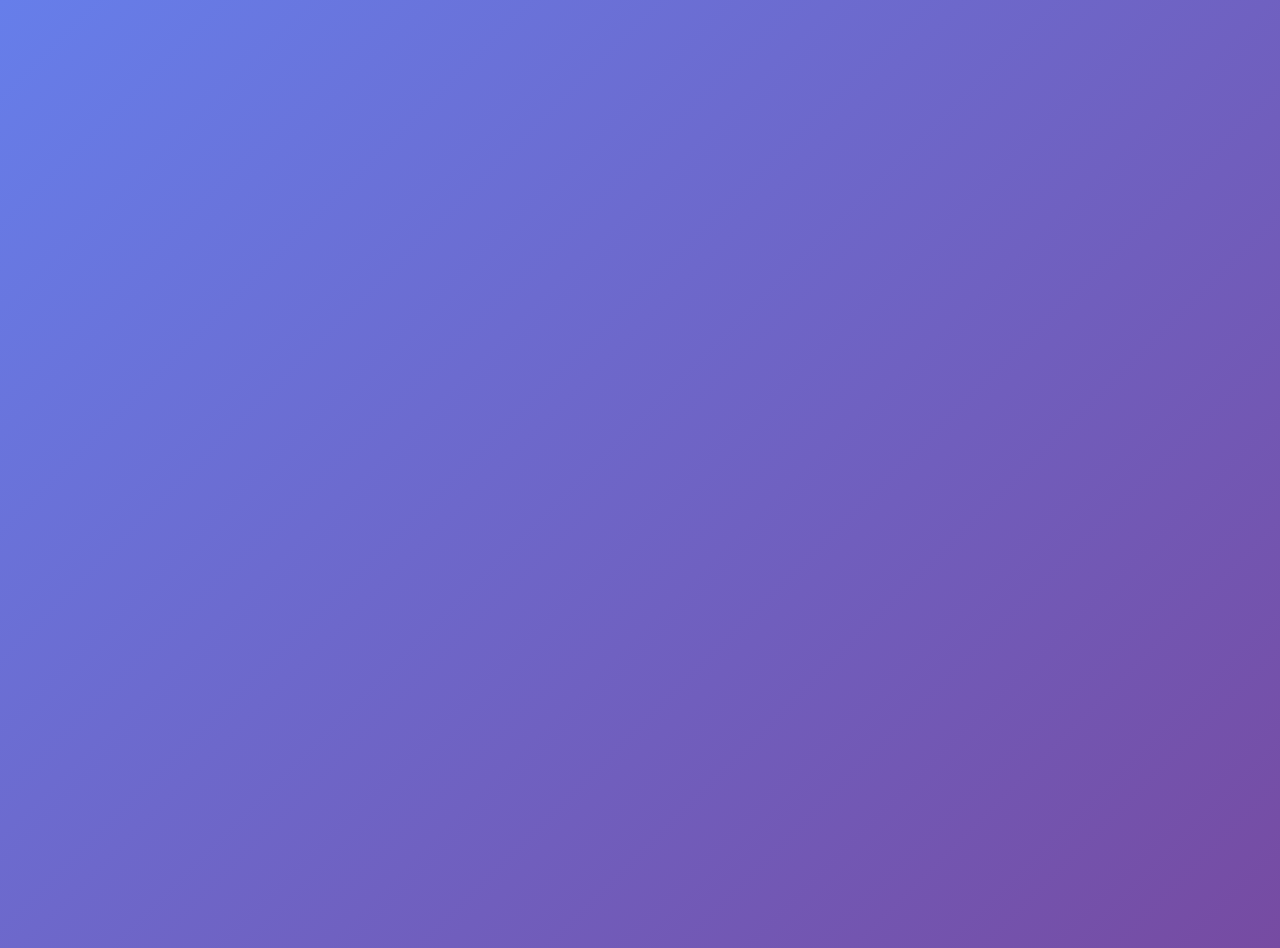
==== commit 69f22072: "feat: Add SSL debugging script and automate certificate generation with Let's Encrypt - Introduced `" ====
--- a/config/nginx/html/index.html
+++ b/config/nginx/html/index.html
@@ -7,8 +7,6 @@
     <meta name="keywords" content="home dashboard, network services, media server, home automation, self-hosted, 7gram">
     <meta name="author" content="nuniesmith">
     <meta name="robots" content="noindex, nofollow">
-    
-    <!-- X-Frame-Options handled by nginx security headers, not meta tag -->
     
     <!-- Accessibility and Color Scheme -->
     <meta name="color-scheme" content="light dark">
@@ -35,34 +33,21 @@
     
     <!-- Icons and Manifest -->
     <link rel="manifest" href="/manifest.json">
-    <!-- Favicon Fallback -->
     <link rel="icon" href="data:image/svg+xml,<svg xmlns='http://www.w3.org/2000/svg' viewBox='0 0 100 100'><text y='.9em' font-size='90'>🏠</text></svg>">
     <link rel="icon" type="image/x-icon" href="/assets/images/favicon.ico">
     <link rel="icon" type="image/png" sizes="32x32" href="/assets/images/icons/icon-32x32.png">
     <link rel="icon" type="image/png" sizes="16x16" href="/assets/images/icons/icon-16x16.png">
     <link rel="apple-touch-icon" href="/assets/images/icons/icon-192x192.png">
-    <link rel="apple-touch-icon" sizes="152x152" href="/assets/images/icons/icon-152x152.png">
-    <link rel="apple-touch-icon" sizes="180x180" href="/assets/images/icons/icon-192x192.png">
-    <link rel="mask-icon" href="/assets/images/icons/safari-pinned-tab.svg" color="#667eea">
     
     <title>🏠 7Gram Dashboard</title>
     
-    <!-- Critical CSS - Load First -->
-    <link rel="preload" href="assets/css/main.css" as="style" onload="this.onload=null;this.rel='stylesheet'">
-    <link rel="preload" href="assets/css/components.css" as="style" onload="this.onload=null;this.rel='stylesheet'">
-    
-    <!-- Dynamic theme loading with system preference detection -->
+    <!-- Load CSS synchronously to prevent FOUC -->
+    <link rel="stylesheet" href="assets/css/main.css">
+    <link rel="stylesheet" href="assets/css/components.css">
     <link rel="stylesheet" href="assets/css/themes/default.css" id="theme-stylesheet">
     
-    <!-- Fallback for preload -->
-    <noscript>
-        <link rel="stylesheet" href="assets/css/main.css">
-        <link rel="stylesheet" href="assets/css/components.css">
-    </noscript>
-    
-    <!-- Inline Critical CSS for First Paint -->
+    <!-- Critical inline styles -->
     <style>
-        /* Critical above-the-fold styles */
         body {
             margin: 0;
             font-family: -apple-system, BlinkMacSystemFont, 'Segoe UI', Roboto, sans-serif;
@@ -78,7 +63,6 @@
             flex-direction: column;
         }
         
-        /* Enhanced Loading Spinner */
         .loading-container {
             display: flex;
             flex-direction: column;
@@ -102,38 +86,11 @@
             animation: spin 1s linear infinite;
         }
         
-        .loading-dots {
-            display: flex;
-            gap: 0.5rem;
-            margin-top: 1rem;
-        }
-        
-        .loading-dots div {
-            width: 8px;
-            height: 8px;
-            background: rgba(255, 255, 255, 0.8);
-            border-radius: 50%;
-            animation: bounce 1.4s ease-in-out infinite both;
-        }
-        
-        .loading-dots div:nth-child(1) { animation-delay: -0.32s; }
-        .loading-dots div:nth-child(2) { animation-delay: -0.16s; }
-        
         @keyframes spin {
             0% { transform: rotate(0deg); }
             100% { transform: rotate(360deg); }
         }
         
-        @keyframes bounce {
-            0%, 80%, 100% {
-                transform: scale(0);
-            }
-            40% {
-                transform: scale(1);
-            }
-        }
-        
-        /* Loading text styles */
         .loading-text {
             color: rgba(255, 255, 255, 0.9);
             font-size: 1.2rem;
@@ -146,20 +103,6 @@
             font-size: 0.9rem;
         }
         
-        /* Accessibility improvements */
-        @media (prefers-reduced-motion: reduce) {
-            .spinner {
-                animation: none;
-                border: 4px solid rgba(255, 255, 255, 0.5);
-            }
-            
-            .loading-dots div {
-                animation: none;
-                opacity: 0.7;
-            }
-        }
-        
-        /* Error state styles */
         .error-container {
             display: none;
             flex-direction: column;
@@ -168,11 +111,6 @@
             min-height: 50vh;
             text-align: center;
             color: rgba(255, 255, 255, 0.9);
-        }
-        
-        .error-icon {
-            font-size: 4rem;
-            margin-bottom: 1rem;
         }
         
         .retry-button {
@@ -191,66 +129,27 @@
             background: rgba(255, 255, 255, 0.3);
             transform: translateY(-2px);
         }
-        
-        /* Skip link styles */
-        .skip-link {
-            position: absolute;
-            top: -40px;
-            left: 6px;
-            background: white;
-            color: black;
-            padding: 8px;
-            z-index: 100;
-            text-decoration: none;
-            border-radius: 4px;
-            font-weight: bold;
-        }
-        
-        .skip-link:focus {
-            top: 6px;
-        }
-        
-        /* Keyboard navigation styles */
-        .keyboard-user *:focus {
-            outline: 2px solid rgba(255, 255, 255, 0.8);
-            outline-offset: 2px;
-            border-radius: 4px;
+
+        /* Prevent FOUC */
+        .dashboard-content {
+            visibility: hidden;
+        }
+        
+        .dashboard-loaded .dashboard-content {
+            visibility: visible;
         }
     </style>
 </head>
 <body>
-    <!-- Accessibility: Skip to main content -->
-    <a href="#main-content" class="skip-link" tabindex="1">Skip to main content</a>
-    
-    <!-- Connection Status Indicator -->
-    <div id="connection-status" class="connection-status" role="status" aria-live="polite" style="display: none;">
-        <span id="connection-text">Checking connection...</span>
-    </div>
-    
-    <!-- Keyboard Shortcuts Help -->
-    <div id="keyboard-help" class="keyboard-help" style="display: none;" role="dialog" aria-labelledby="keyboard-help-title" aria-hidden="true">
-        <div class="keyboard-help-content">
-            <h3 id="keyboard-help-title">Keyboard Shortcuts</h3>
-            <ul>
-                <li><kbd>Ctrl</kbd> + <kbd>K</kbd> - Open search</li>
-                <li><kbd>Ctrl</kbd> + <kbd>T</kbd> - Toggle theme</li>
-                <li><kbd>Ctrl</kbd> + <kbd>R</kbd> - Refresh services</li>
-                <li><kbd>?</kbd> - Show this help</li>
-                <li><kbd>Esc</kbd> - Close dialogs</li>
-            </ul>
-            <button id="close-keyboard-help" class="close-button" aria-label="Close keyboard shortcuts help">×</button>
-        </div>
-    </div>
-    
     <div class="container">
-        <!-- Enhanced Header Component -->
+        <!-- Header -->
         <header id="dashboard-header" role="banner">
-            <!-- This will be loaded dynamically with enhanced features -->
+            <!-- Dynamic header content -->
         </header>
 
         <!-- Main Content -->
         <main id="main-content" role="main">
-            <!-- Real-time Status Bar -->
+            <!-- Status Bar -->
             <div id="status-bar" class="status-bar" style="display: none;">
                 <div class="status-item">
                     <span id="services-online">0</span> Online
@@ -266,12 +165,23 @@
                 </div>
             </div>
             
-            <!-- Search and Quick Actions -->
-            <div id="search-container" class="search-container" style="display: none;">
+            <!-- Search Container -->
+            <div id="search-container" class="search-container dashboard-content" style="display: none;">
                 <div class="search-wrapper">
+                    <!-- FIXED: Changed id to match what searchManager expects -->
+                    <input 
+                        type="text" 
+                        id="search" 
+                        placeholder="🔍 Search services... (Ctrl+K)"
+                        aria-label="Search services"
+                        autocomplete="off"
+                        spellcheck="false"
+                    >
+                    <!-- Also provide fallback ID -->
                     <input 
                         type="text" 
                         id="global-search" 
+                        style="display: none;"
                         placeholder="🔍 Search services... (Ctrl+K)"
                         aria-label="Search services"
                         autocomplete="off"
@@ -282,246 +192,103 @@
                 <div id="quick-filters" class="quick-filters"></div>
             </div>
             
-            <!-- Recommendations Section -->
-            <div id="recommendations-section" class="recommendations-section" style="display: none;">
-                <h2>Recommended for You</h2>
-                <div id="recommended-services" class="recommended-services"></div>
-            </div>
-            
-            <!-- Categories and services will be loaded dynamically -->
+            <!-- Services Container -->
             <div id="services-container" aria-live="polite">
-                <div class="loading-container">
+                <div class="loading-container" id="loading-container">
                     <div class="loading-spinner">
                         <div class="spinner" aria-hidden="true"></div>
                     </div>
                     <div class="loading-text">Loading 7Gram Dashboard...</div>
-                    <div class="loading-subtext">Discovering your services and checking their status</div>
-                    <div class="loading-dots" aria-hidden="true">
-                        <div></div>
-                        <div></div>
-                        <div></div>
-                    </div>
+                    <div class="loading-subtext" id="loading-status">Initializing...</div>
                 </div>
                 
                 <!-- Error State -->
                 <div class="error-container" id="error-container">
-                    <div class="error-icon">⚠️</div>
+                    <div style="font-size: 4rem;">⚠️</div>
                     <h3>Unable to Load Dashboard</h3>
                     <p id="error-message">Something went wrong while loading your services.</p>
-                    <button class="retry-button" id="retry-button" onclick="window.location.reload()">
+                    <button class="retry-button" onclick="location.reload()">
                         🔄 Retry
                     </button>
                 </div>
             </div>
         </main>
 
-        <!-- Enhanced No Results Message -->
-        <div id="no-results" class="no-results" style="display: none;" role="status">
-            <div class="no-results-content">
-                <div class="no-results-icon">🔍</div>
-                <h3>No services found</h3>
-                <p>No services match your search criteria.</p>
-                <div class="no-results-suggestions">
-                    <p>Try:</p>
-                    <ul>
-                        <li>Checking your spelling</li>
-                        <li>Using different keywords</li>
-                        <li>Browsing by category</li>
-                        <li>Clearing your search filters</li>
-                    </ul>
-                </div>
-                <button id="clear-search" class="clear-search-button">Clear Search</button>
-            </div>
-        </div>
-
-        <!-- Enhanced Footer Component -->
-        <footer id="dashboard-footer" role="contentinfo">
-            <!-- This will be loaded dynamically with system stats -->
+        <!-- Footer -->
+        <footer id="dashboard-footer" role="contentinfo" class="dashboard-content">
+            <!-- Dynamic footer content -->
         </footer>
     </div>
-    
-    <!-- Notification Container -->
-    <div id="notification-container" class="notification-container" aria-live="assertive"></div>
-    
-    <!-- Install PWA Prompt -->
-    <div id="install-prompt" class="install-prompt" style="display: none;">
-        <div class="install-prompt-content">
-            <div class="install-prompt-icon">📱</div>
-            <div class="install-prompt-text">
-                <h4>Install 7Gram Dashboard</h4>
-                <p>Add to your home screen for quick access</p>
-            </div>
-            <div class="install-prompt-actions">
-                <button id="install-button" class="install-button">Install</button>
-                <button id="dismiss-install" class="dismiss-button">Maybe Later</button>
-            </div>
-        </div>
-    </div>
-
-    <!-- Enhanced DashboardManager and Core Scripts -->
+
+    <!-- Fallback Dashboard (if modules fail) -->
     <script>
-        // Enhanced DashboardManager class with proper error handling
-        if (typeof window.DashboardManager === 'undefined') {
-            window.DashboardManager = class {
-                constructor(options = {}) {
-                    this.options = options;
-                    this.isInitialized = false;
-                    console.log('🚀 DashboardManager created with options:', options);
-                }
-                
-                showLoading() {
-                    const loadingContainer = document.querySelector('.loading-container');
-                    if (loadingContainer) {
-                        loadingContainer.style.display = 'flex';
-                    }
-                }
-                
-                hideLoading() {
-                    const loadingContainer = document.querySelector('.loading-container');
-                    if (loadingContainer) {
-                        loadingContainer.style.display = 'none';
-                    }
-                }
-                
-                async initialize() {
-                    if (this.isInitialized) {
-                        console.log('⚠️ Dashboard already initialized');
-                        return;
-                    }
-                    
-                    console.log('🔧 Initializing dashboard...');
-                    this.showLoading();
-                    
-                    try {
-                        await this.loadServices();
-                        await this.setupEventListeners();
-                        await this.checkHealth();
-                        
-                        this.isInitialized = true;
-                        this.hideLoading();
-                        console.log('✅ Dashboard initialized successfully');
-                    } catch (error) {
-                        this.hideLoading();
-                        this.showError('Failed to initialize dashboard', error.message);
-                        throw error;
-                    }
-                }
-                
-                async loadServices() {
-                    return new Promise((resolve, reject) => {
-                        const timeout = setTimeout(() => {
-                            reject(new Error('Service loading timeout'));
-                        }, 10000);
-                        
-                        setTimeout(() => {
-                            clearTimeout(timeout);
-                            const container = document.getElementById('services-container');
-                            if (container) {
-                                container.innerHTML = `
-                                    <div style="text-align: center; padding: 2rem;">
-                                        <h2>🌐 7Gram Dashboard</h2>
-                                        <p>Your services will appear here once the dashboard modules are loaded.</p>
-                                        <div style="display: grid; grid-template-columns: repeat(auto-fit, minmax(250px, 1fr)); gap: 1rem; margin-top: 2rem;">
-                                            <div style="background: rgba(255,255,255,0.1); padding: 1.5rem; border-radius: 12px; backdrop-filter: blur(10px); border: 1px solid rgba(255,255,255,0.2);">
-                                                <h3>🎬 Media Services</h3>
-                                                <p>Emby, Jellyfin, Plex</p>
-                                                <div class="status-indicator" style="width: 10px; height: 10px; background: #4ade80; border-radius: 50%; margin: 0 auto; margin-top: 8px;"></div>
-                                            </div>
-                                            <div style="background: rgba(255,255,255,0.1); padding: 1.5rem; border-radius: 12px; backdrop-filter: blur(10px); border: 1px solid rgba(255,255,255,0.2);">
-                                                <h3>🤖 AI Services</h3>
-                                                <p>Open WebUI, Ollama</p>
-                                                <div class="status-indicator" style="width: 10px; height: 10px; background: #4ade80; border-radius: 50%; margin: 0 auto; margin-top: 8px;"></div>
-                                            </div>
-                                            <div style="background: rgba(255,255,255,0.1); padding: 1.5rem; border-radius: 12px; backdrop-filter: blur(10px); border: 1px solid rgba(255,255,255,0.2);">
-                                                <h3>🏠 Home Services</h3>
-                                                <p>Home Assistant, Pi-hole</p>
-                                                <div class="status-indicator" style="width: 10px; height: 10px; background: #4ade80; border-radius: 50%; margin: 0 auto; margin-top: 8px;"></div>
-                                            </div>
-                                        </div>
-                                    </div>
-                                `;
-                            }
-                            resolve();
-                        }, 1000);
-                    });
-                }
-                
-                setupEventListeners() {
-                    // Global keyboard shortcuts
-                    document.addEventListener('keydown', (e) => {
-                        if (e.ctrlKey && e.key === 'k') {
-                            e.preventDefault();
-                            const searchInput = document.getElementById('global-search');
-                            if (searchInput) searchInput.focus();
-                        }
-                        
-                        if (e.key === 'Escape') {
-                            const modals = document.querySelectorAll('.modal, .overlay');
-                            modals.forEach(modal => modal.style.display = 'none');
-                        }
-                    });
-                    
-                    // Service health checks
-                    setInterval(() => this.updateServiceStatus(), 30000);
-                }
-                
-                async checkHealth() {
-                    try {
-                        const response = await fetch('/health', { 
-                            method: 'GET',
-                            headers: { 'Accept': 'application/json' }
-                        });
-                        
-                        if (response.ok) {
-                            console.log('✅ Health check passed');
-                            return true;
-                        } else {
-                            console.warn('⚠️ Health check failed with status:', response.status);
-                            return false;
-                        }
-                    } catch (error) {
-                        console.error('❌ Health check error:', error.message);
-                        return false;
-                    }
-                }
-                
-                updateServiceStatus() {
-                    const indicators = document.querySelectorAll('.status-indicator');
-                    indicators.forEach(indicator => {
-                        // Simulate status updates
-                        const isHealthy = Math.random() > 0.1; // 90% uptime simulation
-                        indicator.style.background = isHealthy ? '#4ade80' : '#f87171';
-                    });
-                }
-                
-                showError(message, details = null) {
-                    const loadingContainer = document.querySelector('.loading-container');
-                    const errorContainer = document.getElementById('error-container');
-                    const errorMessage = document.getElementById('error-message');
-                    
-                    if (loadingContainer) loadingContainer.style.display = 'none';
-                    if (errorContainer) errorContainer.style.display = 'flex';
-                    if (errorMessage) {
-                        errorMessage.textContent = message;
-                        
-                        if (details) {
-                            const detailsEl = document.createElement('details');
-                            detailsEl.innerHTML = `
-                                <summary style="cursor: pointer; margin-bottom: 0.5rem;">Technical Details</summary>
-                                <pre style="text-align: left; font-size: 0.8rem; margin-top: 0.5rem; white-space: pre-wrap; word-wrap: break-word;">${details}</pre>
-                            `;
-                            errorMessage.appendChild(detailsEl);
-                        }
-                    }
-                    
-                    console.error('Dashboard Error:', message, details);
-                }
-            };
-        }
-
-        // Enhanced error handling function
+        // Fallback timeout to prevent infinite loading
+        let fallbackTimeout = setTimeout(() => {
+            console.warn('⚠️ Fallback activated: Modules took too long to load');
+            showFallbackDashboard();
+        }, 15000); // 15 second timeout
+
+        function clearFallbackTimeout() {
+            if (fallbackTimeout) {
+                clearTimeout(fallbackTimeout);
+                fallbackTimeout = null;
+            }
+        }
+
+        function updateLoadingStatus(message) {
+            const statusEl = document.getElementById('loading-status');
+            if (statusEl) {
+                statusEl.textContent = message;
+            }
+        }
+
+        function showFallbackDashboard() {
+            clearFallbackTimeout();
+            const container = document.getElementById('services-container');
+            if (container) {
+                container.innerHTML = `
+                    <div style="text-align: center; padding: 2rem; color: rgba(255,255,255,0.9);">
+                        <h2>🌐 7Gram Dashboard</h2>
+                        <p>Fallback mode activated. Some features may be limited.</p>
+                        <div style="display: grid; grid-template-columns: repeat(auto-fit, minmax(250px, 1fr)); gap: 1rem; margin-top: 2rem;">
+                            <div style="background: rgba(255,255,255,0.1); padding: 1.5rem; border-radius: 12px; backdrop-filter: blur(10px); border: 1px solid rgba(255,255,255,0.2);">
+                                <h3>🎬 Media Services</h3>
+                                <p>Emby, Jellyfin, Plex</p>
+                                <a href="https://emby.7gram.xyz" target="_blank" style="color: white; text-decoration: none; background: rgba(255,255,255,0.2); padding: 0.5rem 1rem; border-radius: 20px; display: inline-block; margin-top: 1rem;">Open Emby</a>
+                            </div>
+                            <div style="background: rgba(255,255,255,0.1); padding: 1.5rem; border-radius: 12px; backdrop-filter: blur(10px); border: 1px solid rgba(255,255,255,0.2);">
+                                <h3>🤖 AI Services</h3>
+                                <p>Open WebUI, Ollama</p>
+                                <a href="https://ai.7gram.xyz" target="_blank" style="color: white; text-decoration: none; background: rgba(255,255,255,0.2); padding: 0.5rem 1rem; border-radius: 20px; display: inline-block; margin-top: 1rem;">Open AI</a>
+                            </div>
+                            <div style="background: rgba(255,255,255,0.1); padding: 1.5rem; border-radius: 12px; backdrop-filter: blur(10px); border: 1px solid rgba(255,255,255,0.2);">
+                                <h3>🏠 Home Services</h3>
+                                <p>Home Assistant, Pi-hole</p>
+                                <a href="https://home.7gram.xyz" target="_blank" style="color: white; text-decoration: none; background: rgba(255,255,255,0.2); padding: 0.5rem 1rem; border-radius: 20px; display: inline-block; margin-top: 1rem;">Open Home</a>
+                            </div>
+                        </div>
+                        <div style="margin-top: 2rem;">
+                            <button onclick="location.reload()" style="background: rgba(255,255,255,0.2); border: none; color: white; padding: 0.75rem 1.5rem; border-radius: 25px; cursor: pointer; font-size: 1rem;">
+                                🔄 Try Again
+                            </button>
+                        </div>
+                    </div>
+                `;
+            }
+            document.body.classList.add('dashboard-loaded');
+        }
+
+        function hideLoading() {
+            const loadingContainer = document.getElementById('loading-container');
+            if (loadingContainer) {
+                loadingContainer.style.display = 'none';
+            }
+            document.body.classList.add('dashboard-loaded');
+        }
+
         function showError(message, details = null) {
-            const loadingContainer = document.querySelector('.loading-container');
+            clearFallbackTimeout();
+            const loadingContainer = document.getElementById('loading-container');
             const errorContainer = document.getElementById('error-container');
             const errorMessage = document.getElementById('error-message');
             
@@ -529,248 +296,110 @@
             if (errorContainer) errorContainer.style.display = 'flex';
             if (errorMessage) {
                 errorMessage.textContent = message;
-                
                 if (details) {
                     const detailsEl = document.createElement('details');
                     detailsEl.innerHTML = `
                         <summary style="cursor: pointer; margin-bottom: 0.5rem;">Technical Details</summary>
-                        <pre style="text-align: left; font-size: 0.8rem; margin-top: 0.5rem; white-space: pre-wrap; word-wrap: break-word;">${details}</pre>
+                        <pre style="text-align: left; font-size: 0.8rem; margin-top: 0.5rem; white-space: pre-wrap;">${details}</pre>
                     `;
                     errorMessage.appendChild(detailsEl);
                 }
             }
-            
             console.error('Dashboard Error:', message, details);
         }
     </script>
 
-    <!-- Service Worker Registration -->
+    <!-- Load modules with better error handling -->
     <script>
-        // Service Worker Registration with enhanced error handling
-        if ('serviceWorker' in navigator) {
-            window.addEventListener('load', async () => {
-                try {
-                    const registration = await navigator.serviceWorker.register('/sw.js', {
-                        scope: '/'
-                    });
-                    
-                    console.log('✅ Service Worker registered successfully:', registration.scope);
-                    
-                    // Listen for updates
-                    registration.addEventListener('updatefound', () => {
-                        const newWorker = registration.installing;
-                        if (newWorker) {
-                            newWorker.addEventListener('statechange', () => {
-                                if (newWorker.state === 'installed' && navigator.serviceWorker.controller) {
-                                    // New content available, show update notification
-                                    showUpdateNotification();
-                                }
-                            });
-                        }
-                    });
-                    
-                } catch (error) {
-                    console.warn('⚠️ Service Worker registration failed:', error);
+        // Update loading status
+        updateLoadingStatus('Loading JavaScript modules...');
+
+        // Load modules sequentially with fallbacks
+        async function loadDashboard() {
+            try {
+                // Try to load main.js first (most important)
+                updateLoadingStatus('Loading main module...');
+                const mainScript = document.createElement('script');
+                mainScript.src = './assets/js/main.js';
+                mainScript.type = 'module';
+                
+                await new Promise((resolve, reject) => {
+                    mainScript.onload = resolve;
+                    mainScript.onerror = reject;
+                    document.head.appendChild(mainScript);
+                });
+                
+                console.log('✅ Main module loaded');
+                
+                // Load other modules
+                const modules = [
+                    { name: 'serviceLoader', path: './assets/js/modules/serviceLoader.js' },
+                    { name: 'searchManager', path: './assets/js/modules/searchManager.js' },
+                    { name: 'themeManager', path: './assets/js/modules/themeManager.js' },
+                    { name: 'componentLoader', path: './assets/js/modules/componentLoader.js' },
+                    { name: 'healthChecker', path: './assets/js/modules/healthChecker.js' }
+                ];
+                
+                for (const module of modules) {
+                    try {
+                        updateLoadingStatus(`Loading ${module.name}...`);
+                        const script = document.createElement('script');
+                        script.src = module.path;
+                        script.type = 'module';
+                        
+                        await new Promise((resolve, reject) => {
+                            script.onload = resolve;
+                            script.onerror = reject;
+                            document.head.appendChild(script);
+                        });
+                        
+                        console.log(`✅ ${module.name} module loaded`);
+                    } catch (error) {
+                        console.warn(`⚠️ Failed to load ${module.name}:`, error);
+                        // Continue loading other modules
+                    }
                 }
-            });
-        }
-        
-        // PWA Install Prompt
-        let deferredPrompt;
-        window.addEventListener('beforeinstallprompt', (e) => {
-            e.preventDefault();
-            deferredPrompt = e;
-            document.getElementById('install-prompt').style.display = 'block';
-        });
-        
+                
+                updateLoadingStatus('Finalizing...');
+                
+                // Give modules time to initialize
+                setTimeout(() => {
+                    clearFallbackTimeout();
+                    hideLoading();
+                    console.log('✅ Dashboard loading complete');
+                }, 1000);
+                
+            } catch (error) {
+                console.error('❌ Failed to load dashboard:', error);
+                showError('Failed to load dashboard modules. Using fallback mode.');
+                setTimeout(showFallbackDashboard, 2000);
+            }
+        }
+
+        // Start loading when DOM is ready
+        if (document.readyState === 'loading') {
+            document.addEventListener('DOMContentLoaded', loadDashboard);
+        } else {
+            loadDashboard();
+        }
+
         // Global error handling
         window.addEventListener('error', (event) => {
             console.error('❌ Global error:', event.error);
-            showError('An unexpected error occurred. Please refresh the page.');
         });
-        
+
         window.addEventListener('unhandledrejection', (event) => {
             console.error('❌ Unhandled promise rejection:', event.reason);
-            showError('A network error occurred. Please check your connection.');
-        });
-        
-        // Connection monitoring
-        window.addEventListener('online', () => {
-            hideConnectionStatus();
-            showNotification('Connection restored', 'success');
-        });
-        
-        window.addEventListener('offline', () => {
-            showConnectionStatus('You are offline. Some features may not work.', 'offline');
-        });
-        
-        // Keyboard shortcuts
-        document.addEventListener('keydown', (event) => {
-            // Skip if user is typing in an input
-            if (event.target.tagName === 'INPUT' || event.target.tagName === 'TEXTAREA') {
-                return;
-            }
-            
-            if (event.ctrlKey || event.metaKey) {
-                switch (event.key.toLowerCase()) {
-                    case 'k':
-                        event.preventDefault();
-                        document.getElementById('global-search')?.focus();
-                        break;
-                    case 't':
-                        event.preventDefault();
-                        toggleTheme();
-                        break;
-                    case 'r':
-                        event.preventDefault();
-                        refreshServices();
-                        break;
-                }
-            } else if (event.key === '?') {
-                event.preventDefault();
-                toggleKeyboardHelp();
-            } else if (event.key === 'Escape') {
-                closeAllDialogs();
-            }
-        });
-        
-        // Accessibility: Detect keyboard navigation
-        document.addEventListener('keydown', (event) => {
-            if (event.key === 'Tab') {
-                document.body.classList.add('keyboard-user');
-            }
-        });
-        
-        document.addEventListener('mousedown', () => {
-            document.body.classList.remove('keyboard-user');
-        });
-        
-        // Utility functions
-        function showConnectionStatus(message, type) {
-            const statusEl = document.getElementById('connection-status');
-            const textEl = document.getElementById('connection-text');
-            textEl.textContent = message;
-            statusEl.className = `connection-status ${type}`;
-            statusEl.style.display = 'block';
-        }
-        
-        function hideConnectionStatus() {
-            document.getElementById('connection-status').style.display = 'none';
-        }
-        
-        function showNotification(message, type = 'info') {
-            // This will be implemented by the notification system
-            console.log(`Notification (${type}): ${message}`);
-        }
-        
-        function showUpdateNotification() {
-            showNotification('A new version is available. Refresh to update.', 'info');
-        }
-        
-        function toggleTheme() {
-            // This will be implemented by the theme manager
-            console.log('Toggle theme');
-        }
-        
-        function refreshServices() {
-            // This will be implemented by the service manager
-            console.log('Refresh services');
-        }
-        
-        function toggleKeyboardHelp() {
-            const helpEl = document.getElementById('keyboard-help');
-            const isVisible = helpEl.style.display !== 'none';
-            helpEl.style.display = isVisible ? 'none' : 'block';
-            helpEl.setAttribute('aria-hidden', isVisible ? 'true' : 'false');
-        }
-        
-        function closeAllDialogs() {
-            document.getElementById('keyboard-help').style.display = 'none';
-            document.getElementById('keyboard-help').setAttribute('aria-hidden', 'true');
-        }
-        
-        // PWA Install handlers
-        document.addEventListener('DOMContentLoaded', () => {
-            document.getElementById('install-button')?.addEventListener('click', async () => {
-                if (deferredPrompt) {
-                    deferredPrompt.prompt();
-                    const { outcome } = await deferredPrompt.userChoice;
-                    console.log(`PWA install outcome: ${outcome}`);
-                    deferredPrompt = null;
-                    document.getElementById('install-prompt').style.display = 'none';
-                }
-            });
-            
-            document.getElementById('dismiss-install')?.addEventListener('click', () => {
-                document.getElementById('install-prompt').style.display = 'none';
-                // Note: localStorage removed for Claude.ai compatibility
-            });
-            
-            document.getElementById('close-keyboard-help')?.addEventListener('click', toggleKeyboardHelp);
-            
-            document.getElementById('clear-search')?.addEventListener('click', () => {
-                document.getElementById('global-search').value = '';
-                document.getElementById('global-search').dispatchEvent(new Event('input'));
-            });
         });
     </script>
 
-    <!-- Core JavaScript Modules with Enhanced Loading -->
-    <script type="module">
-        // Enhanced module loading with error handling and performance monitoring
-        const moduleLoadingStart = performance.now();
-        const modules = {};
-        
-        async function loadModule(name, path) {
-            try {
-                const module = await import(path);
-                modules[name] = module;
-                console.log(`✅ ${name} module loaded`);
-                return module;
-            } catch (error) {
-                console.error(`❌ Failed to load ${name} module:`, error);
-                showError(`Failed to load ${name}. Please refresh the page.`);
-                throw error;
-            }
-        }
-        
-        // Load all modules
-        try {
-            await Promise.all([
-                loadModule('main', './assets/js/main.js'),
-                loadModule('serviceLoader', './assets/js/modules/serviceLoader.js'),
-                loadModule('searchManager', './assets/js/modules/searchManager.js'),
-                loadModule('themeManager', './assets/js/modules/themeManager.js'),
-                loadModule('componentLoader', './assets/js/modules/componentLoader.js'),
-                loadModule('healthChecker', './assets/js/modules/healthChecker.js')
-            ]);
-            
-            const moduleLoadingTime = performance.now() - moduleLoadingStart;
-            console.log(`📊 All modules loaded in ${moduleLoadingTime.toFixed(2)}ms`);
-            
-            // Initialize the dashboard with enhanced features
-            const { DashboardManager } = modules.main;
-            const dashboard = new DashboardManager({
-                realTimeUpdates: true,
-                smartRecommendations: true,
-                usageAnalytics: true,
-                performanceMonitoring: true,
-                enhancedSearch: true,
-                keyboardShortcuts: true,
-                accessibility: true
-            });
-            
-            await dashboard.initialize();
-            
-        } catch (error) {
-            console.error('❌ Critical error during initialization:', error);
-            showError('Dashboard initialization failed. Please refresh the page.');
+    <!-- Service Worker (simplified) -->
+    <script>
+        if ('serviceWorker' in navigator) {
+            navigator.serviceWorker.register('/sw.js')
+                .then(reg => console.log('✅ Service Worker registered'))
+                .catch(err => console.warn('⚠️ Service Worker registration failed:', err));
         }
     </script>
-    
-    <!-- Preload critical resources -->
-    <link rel="prefetch" href="config/services.json">
-    <link rel="prefetch" href="config/dashboard.json ">
-    <link rel="prefetch" href="config/themes.json">
 </body>
 </html>
--- a/config/nginx/html/assets/css/components.css
+++ b/config/nginx/html/assets/css/components.css
@@ -1,6 +1,131 @@
-/* assets/css/components.css - Dashboard Component Styles */
-
-/* Header Component */
+/* assets/css/components.css - Enhanced Dashboard Component Styles */
+
+/* ============================================================================
+   CONDITIONAL VISIBILITY CLASSES (New)
+   ============================================================================ */
+
+/* Hidden states */
+.stats-hidden, 
+.links-hidden, 
+.meta-hidden, 
+.health-hidden, 
+.usage-hidden, 
+.actions-hidden, 
+.details-hidden, 
+.filters-hidden, 
+.footer-hidden,
+.version-hidden, 
+.export-hidden {
+    display: none !important;
+}
+
+/* Visible states */
+.stats-visible, 
+.links-visible, 
+.meta-visible,
+.health-visible, 
+.usage-visible, 
+.details-visible, 
+.filters-visible, 
+.footer-visible,
+.version-visible {
+    display: block;
+}
+
+/* Flex display for action buttons */
+.actions-visible {
+    display: flex;
+    gap: var(--spacing-sm, 0.5rem);
+    align-items: center;
+}
+
+/* ============================================================================
+   STATUS INDICATORS (Enhanced)
+   ============================================================================ */
+
+/* Status text colors */
+.status-healthy, 
+.status-online { 
+    color: var(--success-color, #10b981); 
+}
+
+.status-warning, 
+.status-degraded { 
+    color: var(--warning-color, #f59e0b); 
+}
+
+.status-error, 
+.status-offline { 
+    color: var(--danger-color, #ef4444); 
+}
+
+.status-unknown { 
+    color: var(--text-secondary, #6b7280); 
+}
+
+/* Health dot indicators */
+.health-dot {
+    width: 8px;
+    height: 8px;
+    border-radius: 50%;
+    display: inline-block;
+    margin-right: 0.5rem;
+    transition: all var(--transition-fast, 0.2s ease);
+}
+
+.health-dot.health-healthy, 
+.health-dot.health-online { 
+    background: var(--success-color, #10b981);
+    box-shadow: 0 0 6px rgba(16, 185, 129, 0.4);
+}
+
+.health-dot.health-warning, 
+.health-dot.health-degraded { 
+    background: var(--warning-color, #f59e0b);
+    box-shadow: 0 0 6px rgba(245, 158, 11, 0.4);
+}
+
+.health-dot.health-error, 
+.health-dot.health-offline { 
+    background: var(--danger-color, #ef4444);
+    box-shadow: 0 0 6px rgba(239, 68, 68, 0.4);
+}
+
+.health-dot.health-unknown { 
+    background: var(--text-secondary, #6b7280);
+}
+
+/* Status dots for filters */
+.status-dot {
+    width: 8px;
+    height: 8px;
+    border-radius: 50%;
+    display: inline-block;
+    margin-right: 0.25rem;
+    transition: all var(--transition-fast, 0.2s ease);
+}
+
+.status-dot.online { 
+    background: var(--success-color, #10b981);
+    box-shadow: 0 0 4px rgba(16, 185, 129, 0.3);
+}
+.status-dot.warning { 
+    background: var(--warning-color, #f59e0b);
+    box-shadow: 0 0 4px rgba(245, 158, 11, 0.3);
+}
+.status-dot.offline { 
+    background: var(--danger-color, #ef4444);
+    box-shadow: 0 0 4px rgba(239, 68, 68, 0.3);
+}
+.status-dot.active { 
+    background: var(--primary-color, #3b82f6);
+    box-shadow: 0 0 4px rgba(59, 130, 246, 0.3);
+}
+
+/* ============================================================================
+   DASHBOARD HEADER (Enhanced)
+   ============================================================================ */
+
 .dashboard-header {
     text-align: center;
     margin-bottom: 40px;
@@ -10,24 +135,80 @@
     box-shadow: var(--shadow-lg);
     backdrop-filter: blur(10px);
     border: 1px solid rgba(255, 255, 255, 0.2);
-}
-
-.dashboard-header h1 {
+    position: relative;
+}
+
+.header-content {
+    display: flex;
+    justify-content: space-between;
+    align-items: center;
+    margin-bottom: var(--spacing-lg, 1rem);
+}
+
+.header-brand {
+    text-align: center;
+    flex: 1;
+}
+
+.dashboard-title {
     color: var(--primary-color);
-    margin-bottom: 10px;
+    margin: 0 0 10px 0;
     font-size: var(--text-5xl);
     font-weight: var(--font-bold);
     text-shadow: 2px 2px 4px rgba(0, 0, 0, 0.1);
-}
-
-.dashboard-header .subtitle {
+    display: flex;
+    align-items: center;
+    justify-content: center;
+    gap: var(--spacing-md, 0.75rem);
+}
+
+.brand-icon {
+    font-size: 2rem;
+}
+
+.dashboard-subtitle {
     color: var(--secondary-color);
     font-size: var(--text-xl);
-    margin-bottom: 30px;
+    margin: 0;
     font-weight: var(--font-medium);
 }
 
-/* Search Component */
+.header-controls {
+    display: flex;
+    align-items: center;
+    gap: var(--spacing-lg, 1rem);
+}
+
+.header-actions {
+    display: flex;
+    gap: var(--spacing-sm, 0.5rem);
+}
+
+.action-button {
+    background: rgba(255, 255, 255, 0.2);
+    border: 1px solid rgba(255, 255, 255, 0.3);
+    border-radius: 50%;
+    width: 48px;
+    height: 48px;
+    display: flex;
+    align-items: center;
+    justify-content: center;
+    font-size: var(--text-lg);
+    cursor: pointer;
+    transition: all var(--transition-fast);
+    backdrop-filter: blur(10px);
+    color: var(--text-light, white);
+}
+
+.action-button:hover {
+    background: rgba(255, 255, 255, 0.3);
+    transform: scale(1.05);
+}
+
+/* ============================================================================
+   SEARCH COMPONENT (Enhanced)
+   ============================================================================ */
+
 .search-container {
     margin: 20px 0;
     position: relative;
@@ -36,9 +217,15 @@
     margin-right: auto;
 }
 
+.search-wrapper {
+    position: relative;
+    display: flex;
+    align-items: center;
+}
+
 .search-input {
     width: 100%;
-    padding: 16px 24px;
+    padding: 16px 50px 16px 24px;
     border: 2px solid rgba(255, 255, 255, 0.3);
     border-radius: var(--radius-full);
     font-size: var(--text-base);
@@ -56,6 +243,28 @@
 
 .search-input::placeholder {
     color: var(--text-secondary);
+}
+
+.search-clear {
+    position: absolute;
+    right: 16px;
+    background: none;
+    border: none;
+    color: var(--text-secondary);
+    cursor: pointer;
+    font-size: 1rem;
+    width: 24px;
+    height: 24px;
+    display: flex;
+    align-items: center;
+    justify-content: center;
+    border-radius: 50%;
+    transition: all var(--transition-fast);
+}
+
+.search-clear:hover {
+    background: rgba(0, 0, 0, 0.1);
+    color: var(--text-primary);
 }
 
 .search-focused {
@@ -73,7 +282,7 @@
     box-shadow: var(--shadow-xl);
     backdrop-filter: blur(10px);
     border: 1px solid rgba(255, 255, 255, 0.2);
-    z-index: var(--z-dropdown);
+    z-index: var(--z-dropdown, 1000);
     margin-top: 8px;
     overflow: hidden;
     max-height: 300px;
@@ -87,6 +296,7 @@
     padding: var(--spacing-md) var(--spacing-lg);
     cursor: pointer;
     transition: background-color var(--transition-fast);
+    color: var(--text-primary);
 }
 
 .search-suggestion:hover,
@@ -112,13 +322,27 @@
     letter-spacing: 0.5px;
 }
 
-/* Dashboard Stats */
+/* ============================================================================
+   DASHBOARD STATS (Enhanced)
+   ============================================================================ */
+
 .dashboard-stats {
     display: flex;
     justify-content: center;
     gap: var(--spacing-xl);
     margin: var(--spacing-lg) 0;
     flex-wrap: wrap;
+    padding: var(--spacing-lg);
+    background: rgba(255, 255, 255, 0.05);
+    border-radius: var(--radius-lg);
+    backdrop-filter: blur(10px);
+}
+
+.stats-container {
+    display: flex;
+    gap: var(--spacing-xl);
+    flex-wrap: wrap;
+    justify-content: center;
 }
 
 .stat-item {
@@ -126,12 +350,14 @@
     flex-direction: column;
     align-items: center;
     gap: var(--spacing-xs);
+    min-width: 80px;
 }
 
 .stat-number {
     font-size: var(--text-2xl);
     font-weight: var(--font-bold);
     color: var(--primary-color);
+    line-height: 1;
 }
 
 .stat-label {
@@ -139,45 +365,64 @@
     color: var(--text-secondary);
     text-transform: uppercase;
     letter-spacing: 0.5px;
-}
-
-/* Theme Controls */
-.theme-controls {
-    position: absolute;
-    top: 20px;
-    right: 20px;
-}
-
-.theme-toggle-btn {
-    background: rgba(255, 255, 255, 0.2);
-    border: 1px solid rgba(255, 255, 255, 0.3);
-    border-radius: 50%;
-    width: 48px;
-    height: 48px;
-    display: flex;
-    align-items: center;
-    justify-content: center;
-    font-size: var(--text-lg);
-    cursor: pointer;
-    transition: all var(--transition-fast);
-    backdrop-filter: blur(10px);
-}
-
-.theme-toggle-btn:hover {
-    background: rgba(255, 255, 255, 0.3);
-    transform: scale(1.1);
-}
-
-/* Category Component */
-.category {
+    text-align: center;
+}
+
+/* Status Bar */
+.status-bar {
+    background: rgba(255, 255, 255, 0.05);
+    padding: var(--spacing-md);
+    border-radius: var(--radius-md);
+    margin-top: var(--spacing-lg);
+    backdrop-filter: blur(10px);
+}
+
+.status-content {
+    display: flex;
+    justify-content: space-between;
+    align-items: center;
+    font-size: var(--text-sm);
+    color: var(--text-secondary);
+    flex-wrap: wrap;
+    gap: var(--spacing-md);
+}
+
+.status-item {
+    display: flex;
+    align-items: center;
+    gap: var(--spacing-sm);
+}
+
+.status-label {
+    font-weight: var(--font-medium);
+}
+
+/* ============================================================================
+   CATEGORY COMPONENT (Enhanced)
+   ============================================================================ */
+
+.category-section {
     margin-bottom: 60px;
+}
+
+.category-header {
+    display: flex;
+    justify-content: space-between;
+    align-items: center;
+    margin-bottom: var(--spacing-lg);
+    flex-wrap: wrap;
+    gap: var(--spacing-md);
+}
+
+.category-title-section {
+    flex: 1;
 }
 
 .category-title {
     color: var(--text-light);
     background: linear-gradient(135deg, var(--primary-color), var(--secondary-color));
     padding: 16px 24px;
-    margin-bottom: 24px;
+    margin: 0 0 var(--spacing-sm) 0;
     font-size: var(--text-3xl);
     font-weight: var(--font-bold);
     border-radius: var(--radius-md);
@@ -187,6 +432,10 @@
     cursor: pointer;
     transition: all var(--transition-fast);
     user-select: none;
+    display: flex;
+    align-items: center;
+    justify-content: center;
+    gap: var(--spacing-md);
 }
 
 .category-title:hover {
@@ -198,6 +447,103 @@
     opacity: 0.7;
 }
 
+.category-icon {
+    font-size: 1.25rem;
+}
+
+.category-count {
+    font-size: 1rem;
+    opacity: 0.8;
+    font-weight: var(--font-medium);
+}
+
+.category-description {
+    color: var(--text-secondary);
+    font-size: var(--text-base);
+    margin: 0;
+    text-align: center;
+}
+
+.category-controls {
+    display: flex;
+    align-items: center;
+    gap: var(--spacing-lg);
+}
+
+.category-actions {
+    display: flex;
+    gap: var(--spacing-sm);
+}
+
+.category-filter-btn,
+.category-sort-btn,
+.category-toggle-btn {
+    background: rgba(255, 255, 255, 0.2);
+    border: 1px solid rgba(255, 255, 255, 0.3);
+    color: var(--text-light, white);
+    width: 36px;
+    height: 36px;
+    border-radius: 50%;
+    display: flex;
+    align-items: center;
+    justify-content: center;
+    cursor: pointer;
+    transition: all var(--transition-fast);
+    backdrop-filter: blur(10px);
+}
+
+.category-filter-btn:hover,
+.category-sort-btn:hover,
+.category-toggle-btn:hover {
+    background: rgba(255, 255, 255, 0.3);
+    transform: scale(1.05);
+}
+
+.category-status {
+    display: flex;
+    align-items: center;
+    gap: var(--spacing-md);
+}
+
+.status-summary {
+    display: flex;
+    gap: var(--spacing-sm);
+}
+
+.status-count {
+    background: rgba(255, 255, 255, 0.1);
+    padding: 0.25rem 0.5rem;
+    border-radius: 12px;
+    font-size: var(--text-xs);
+    font-weight: var(--font-semibold);
+    min-width: 24px;
+    text-align: center;
+    backdrop-filter: blur(10px);
+}
+
+.category-health {
+    display: flex;
+    align-items: center;
+    gap: var(--spacing-sm);
+    font-size: var(--text-xs);
+    color: var(--text-secondary);
+}
+
+.health-bar {
+    width: 40px;
+    height: 4px;
+    background: rgba(255, 255, 255, 0.2);
+    border-radius: 2px;
+    overflow: hidden;
+}
+
+.health-fill {
+    height: 100%;
+    background: var(--success-color, #10b981);
+    transition: width var(--transition-normal);
+}
+
+/* Category theme colors */
 .category-title.media {
     background: linear-gradient(135deg, var(--primary-color), var(--secondary-color));
 }
@@ -218,7 +564,78 @@
     background: linear-gradient(135deg, #9c27b0, #673ab7);
 }
 
-/* Services Grid */
+/* ============================================================================
+   CATEGORY FILTERS (New)
+   ============================================================================ */
+
+.category-filters {
+    display: flex;
+    justify-content: space-between;
+    align-items: center;
+    margin-bottom: var(--spacing-lg);
+    padding: var(--spacing-md);
+    background: rgba(255, 255, 255, 0.05);
+    border-radius: var(--radius-md);
+    backdrop-filter: blur(10px);
+    flex-wrap: wrap;
+    gap: var(--spacing-md);
+}
+
+.filter-options {
+    display: flex;
+    gap: var(--spacing-sm);
+    flex-wrap: wrap;
+}
+
+.filter-option {
+    background: rgba(255, 255, 255, 0.1);
+    border: 1px solid rgba(255, 255, 255, 0.2);
+    color: var(--text-light, white);
+    padding: var(--spacing-sm) var(--spacing-md);
+    border-radius: 20px;
+    cursor: pointer;
+    transition: all var(--transition-fast);
+    display: flex;
+    align-items: center;
+    gap: 0.25rem;
+    font-size: var(--text-sm);
+    font-weight: var(--font-medium);
+    backdrop-filter: blur(10px);
+}
+
+.filter-option:hover,
+.filter-option.active {
+    background: rgba(255, 255, 255, 0.2);
+    border-color: rgba(255, 255, 255, 0.4);
+    transform: translateY(-1px);
+}
+
+.sort-options {
+    display: flex;
+    align-items: center;
+    gap: var(--spacing-sm);
+}
+
+.sort-select {
+    background: rgba(255, 255, 255, 0.1);
+    border: 1px solid rgba(255, 255, 255, 0.2);
+    color: var(--text-light, white);
+    padding: var(--spacing-sm);
+    border-radius: var(--radius-sm);
+    font-size: var(--text-sm);
+    cursor: pointer;
+    backdrop-filter: blur(10px);
+}
+
+.sort-select option {
+    background: var(--background-primary, #1e293b);
+    color: var(--text-primary);
+}
+
+/* ============================================================================
+   SERVICES GRID (Enhanced)
+   ============================================================================ */
+
 .services-grid {
     display: grid;
     grid-template-columns: repeat(auto-fill, minmax(320px, 1fr));
@@ -230,8 +647,59 @@
     display: none;
 }
 
-/* Service Card Component */
-.card {
+/* Empty State */
+.category-empty {
+    text-align: center;
+    padding: var(--spacing-3xl);
+    color: var(--text-secondary);
+}
+
+.empty-state {
+    max-width: 400px;
+    margin: 0 auto;
+}
+
+.empty-icon {
+    font-size: 3rem;
+    margin-bottom: var(--spacing-lg);
+    opacity: 0.7;
+}
+
+.empty-title {
+    font-size: var(--text-xl);
+    margin-bottom: var(--spacing-sm);
+    color: var(--text-primary);
+}
+
+.empty-description {
+    margin-bottom: var(--spacing-lg);
+    opacity: 0.8;
+    line-height: var(--leading-relaxed);
+}
+
+.empty-action {
+    background: rgba(255, 255, 255, 0.2);
+    border: 2px solid rgba(255, 255, 255, 0.3);
+    color: var(--text-light, white);
+    padding: var(--spacing-md) var(--spacing-lg);
+    border-radius: 25px;
+    cursor: pointer;
+    transition: all var(--transition-fast);
+    font-weight: var(--font-semibold);
+    backdrop-filter: blur(10px);
+}
+
+.empty-action:hover {
+    background: rgba(255, 255, 255, 0.3);
+    transform: translateY(-2px);
+}
+
+/* ============================================================================
+   SERVICE CARD COMPONENT (Enhanced)
+   ============================================================================ */
+
+.card,
+.service-card {
     background: var(--background-card);
     border-radius: var(--radius-lg);
     box-shadow: var(--shadow-lg);
@@ -246,11 +714,29 @@
     overflow: hidden;
 }
 
+.card:hover,
+.service-card:hover {
+    transform: translateY(-4px);
+    box-shadow: 0 12px 32px rgba(0, 0, 0, 0.15);
+}
+
 .card-header {
     display: flex;
     align-items: flex-start;
     justify-content: space-between;
     margin-bottom: var(--spacing-md);
+}
+
+.card-title-section {
+    display: flex;
+    align-items: center;
+    gap: var(--spacing-md);
+    flex: 1;
+}
+
+.service-icon {
+    font-size: 2rem;
+    line-height: 1;
 }
 
 .card-title {
@@ -261,10 +747,28 @@
     flex: 1;
 }
 
+.card-status {
+    display: flex;
+    align-items: center;
+    margin-left: var(--spacing-sm);
+}
+
 .service-status {
     font-size: var(--text-sm);
-    margin-left: var(--spacing-sm);
-    flex-shrink: 0;
+    font-weight: var(--font-semibold);
+    padding: 0.25rem 0.5rem;
+    border-radius: var(--radius-sm);
+    background: rgba(255, 255, 255, 0.1);
+    backdrop-filter: blur(10px);
+    display: flex;
+    align-items: center;
+    gap: 0.25rem;
+}
+
+.card-content {
+    flex-grow: 1;
+    display: flex;
+    flex-direction: column;
 }
 
 .card-description {
@@ -279,6 +783,12 @@
     display: flex;
     gap: var(--spacing-sm);
     margin-bottom: var(--spacing-lg);
+    flex-wrap: wrap;
+}
+
+.meta-row {
+    display: flex;
+    gap: var(--spacing-sm);
     flex-wrap: wrap;
 }
 
@@ -296,11 +806,83 @@
 
 .service-version {
     background: rgba(40, 167, 69, 0.1);
-    color: var(--success-color);
-}
-
-.card-link {
-    display: block;
+    color: var(--success-color, #28a745);
+}
+
+.service-tags {
+    display: flex;
+    gap: 0.25rem;
+    flex-wrap: wrap;
+    margin-top: 0.25rem;
+}
+
+.service-tag {
+    font-size: var(--text-xs);
+    padding: 2px 6px;
+    border-radius: var(--radius-sm);
+    background: rgba(255, 255, 255, 0.1);
+    color: var(--text-secondary);
+}
+
+/* Health Indicator */
+.health-indicator {
+    display: flex;
+    justify-content: space-between;
+    align-items: center;
+    font-size: var(--text-sm);
+    color: var(--text-secondary);
+    margin-bottom: var(--spacing-sm);
+    padding: var(--spacing-sm);
+    background: rgba(255, 255, 255, 0.05);
+    border-radius: var(--radius-sm);
+}
+
+.health-status {
+    display: flex;
+    align-items: center;
+}
+
+.health-text {
+    font-weight: var(--font-medium);
+}
+
+.response-time {
+    font-size: var(--text-xs);
+    color: var(--text-secondary);
+    font-weight: var(--font-medium);
+}
+
+/* Usage Info */
+.usage-info {
+    display: flex;
+    justify-content: space-between;
+    font-size: var(--text-xs);
+    color: var(--text-secondary);
+    margin-bottom: var(--spacing-sm);
+    padding: var(--spacing-xs) var(--spacing-sm);
+    background: rgba(255, 255, 255, 0.05);
+    border-radius: var(--radius-sm);
+}
+
+.last-used,
+.usage-count {
+    font-weight: var(--font-medium);
+}
+
+/* Card Actions */
+.card-actions {
+    display: flex;
+    justify-content: space-between;
+    align-items: center;
+    margin-top: auto;
+    gap: var(--spacing-sm);
+}
+
+.card-link,
+.primary-action {
+    display: flex;
+    align-items: center;
+    gap: var(--spacing-sm);
     text-decoration: none;
     color: var(--text-light);
     background: linear-gradient(135deg, var(--primary-color), var(--secondary-color));
@@ -312,33 +894,117 @@
     font-size: var(--text-base);
     position: relative;
     overflow: hidden;
-    margin-top: auto;
-}
-
-.card-link:hover {
+    flex: 1;
+    justify-content: center;
+}
+
+.card-link:hover,
+.primary-action:hover {
     transform: translateY(-2px);
     box-shadow: 0 8px 20px rgba(102, 126, 234, 0.4);
     color: var(--text-light);
 }
 
-.card-link.media {
+/* Category-specific button colors */
+.card-link.media,
+.primary-action.media {
     background: linear-gradient(135deg, var(--primary-color), var(--secondary-color));
 }
 
-.card-link.ai {
+.card-link.ai,
+.primary-action.ai {
     background: linear-gradient(135deg, #00d9ff, #0099cc);
 }
 
-.card-link.admin {
+.card-link.admin,
+.primary-action.admin {
     background: linear-gradient(135deg, #ff6b6b, #ee5a52);
 }
 
-.card-link.system {
+.card-link.system,
+.primary-action.system {
     background: linear-gradient(135deg, #ffa726, #ff8a65);
 }
 
-.card-link.games {
+.card-link.games,
+.primary-action.games {
     background: linear-gradient(135deg, #9c27b0, #673ab7);
+}
+
+/* Quick Actions */
+.quick-actions {
+    display: flex;
+    gap: var(--spacing-xs);
+}
+
+.quick-action {
+    background: rgba(255, 255, 255, 0.1);
+    border: 1px solid rgba(255, 255, 255, 0.2);
+    color: var(--text-light, white);
+    width: 32px;
+    height: 32px;
+    border-radius: 50%;
+    display: flex;
+    align-items: center;
+    justify-content: center;
+    cursor: pointer;
+    transition: all var(--transition-fast);
+    backdrop-filter: blur(10px);
+}
+
+.quick-action:hover {
+    background: rgba(255, 255, 255, 0.2);
+    transform: scale(1.1);
+}
+
+.quick-action.favorite-btn.active {
+    background: rgba(255, 193, 7, 0.3);
+    color: #ffc107;
+}
+
+.quick-action.pin-btn.active {
+    background: rgba(220, 53, 69, 0.3);
+    color: #dc3545;
+}
+
+/* Service Details */
+.service-details {
+    margin-top: var(--spacing-md);
+    padding-top: var(--spacing-md);
+    border-top: 1px solid rgba(255, 255, 255, 0.1);
+    background: rgba(255, 255, 255, 0.05);
+    border-radius: var(--radius-sm);
+    padding: var(--spacing-md);
+}
+
+.details-content {
+    display: flex;
+    flex-direction: column;
+    gap: var(--spacing-sm);
+}
+
+.detail-item {
+    font-size: var(--text-sm);
+    color: var(--text-secondary);
+    display: flex;
+    justify-content: space-between;
+    align-items: center;
+}
+
+.detail-item strong {
+    color: var(--text-primary);
+    font-weight: var(--font-semibold);
+}
+
+.detail-item a {
+    color: var(--primary-color);
+    text-decoration: none;
+    transition: color var(--transition-fast);
+}
+
+.detail-item a:hover {
+    color: var(--secondary-color);
+    text-decoration: underline;
 }
 
 /* Search Highlighting */
@@ -349,7 +1015,10 @@
     border-radius: 3px;
 }
 
-/* Footer Component */
+/* ============================================================================
+   FOOTER COMPONENT (Enhanced)
+   ============================================================================ */
+
 .dashboard-footer {
     text-align: center;
     margin-top: 80px;
@@ -362,23 +1031,221 @@
     color: var(--text-secondary);
 }
 
-.footer-links {
-    display: flex;
+.footer-content {
+    display: grid;
+    grid-template-columns: repeat(auto-fit, minmax(250px, 1fr));
+    gap: var(--spacing-xl);
+    margin-bottom: var(--spacing-lg);
+    text-align: left;
+}
+
+.footer-section {
+    display: flex;
+    flex-direction: column;
+    gap: var(--spacing-sm);
+}
+
+.footer-brand {
+    text-align: center;
+}
+
+.brand-info {
+    display: flex;
+    align-items: center;
     justify-content: center;
-    gap: var(--spacing-lg);
-    margin-top: var(--spacing-md);
+    gap: var(--spacing-sm);
+    margin-bottom: var(--spacing-sm);
+    font-weight: var(--font-semibold);
+    font-size: var(--text-lg);
+    color: var(--primary-color);
+}
+
+.footer-icon {
+    font-size: 1.25rem;
+}
+
+.footer-description {
+    font-size: var(--text-sm);
+    opacity: 0.8;
+    text-align: center;
+}
+
+.footer-stats {
+    display: grid;
+    grid-template-columns: repeat(2, 1fr);
+    gap: var(--spacing-sm);
+}
+
+.footer-stats .stat-item {
+    display: flex;
+    justify-content: space-between;
+    font-size: var(--text-sm);
+    padding: var(--spacing-xs) 0;
+}
+
+.stat-value {
+    font-weight: var(--font-semibold);
+    color: var(--primary-color);
+}
+
+.footer-nav {
+    display: flex;
+    flex-direction: column;
+    gap: var(--spacing-sm);
+}
+
+.footer-link {
+    color: var(--text-secondary);
+    text-decoration: none;
+    display: flex;
+    align-items: center;
+    gap: var(--spacing-sm);
+    padding: var(--spacing-sm);
+    border-radius: var(--radius-sm);
+    transition: all var(--transition-fast);
+    font-size: var(--text-sm);
+}
+
+.footer-link:hover {
+    background: rgba(255, 255, 255, 0.1);
+    color: var(--primary-color);
+    transform: translateX(4px);
+}
+
+.footer-info {
+    text-align: center;
+}
+
+.copyright {
+    font-size: var(--text-sm);
+    margin-bottom: var(--spacing-sm);
+}
+
+.last-updated {
+    font-size: var(--text-xs);
+    opacity: 0.7;
+}
+
+.version-info {
+    display: flex;
+    flex-direction: column;
+    gap: var(--spacing-xs);
+    align-items: center;
+}
+
+.version-text {
+    font-size: var(--text-xs);
+    color: var(--text-secondary);
+}
+
+.status-indicators {
+    display: flex;
+    gap: var(--spacing-sm);
+    align-items: center;
+}
+
+.connection-status,
+.service-worker-status {
+    display: flex;
+    align-items: center;
+    gap: 0.25rem;
+    font-size: var(--text-xs);
+    color: var(--text-secondary);
+}
+
+.footer-bottom {
+    border-top: 1px solid rgba(255, 255, 255, 0.1);
+    padding-top: var(--spacing-lg);
+    text-align: center;
+}
+
+.footer-bottom-content {
+    display: flex;
+    justify-content: space-between;
+    align-items: center;
     flex-wrap: wrap;
-}
-
-.footer-links a {
-    color: var(--primary-color);
-    text-decoration: none;
-    transition: color var(--transition-fast);
-}
-
-.footer-links a:hover {
-    color: var(--secondary-color);
-}
+    gap: var(--spacing-md);
+}
+
+.legal-text {
+    font-size: var(--text-xs);
+    color: var(--text-secondary);
+    opacity: 0.7;
+    flex: 1;
+}
+
+.scroll-to-top {
+    background: rgba(255, 255, 255, 0.1);
+    border: 1px solid rgba(255, 255, 255, 0.2);
+    color: var(--text-light, white);
+    width: 36px;
+    height: 36px;
+    border-radius: 50%;
+    display: flex;
+    align-items: center;
+    justify-content: center;
+    cursor: pointer;
+    transition: all var(--transition-fast);
+    backdrop-filter: blur(10px);
+}
+
+.scroll-to-top:hover {
+    background: rgba(255, 255, 255, 0.2);
+    transform: translateY(-2px);
+}
+
+/* Category Footer */
+.category-footer {
+    display: flex;
+    justify-content: space-between;
+    align-items: center;
+    margin-top: var(--spacing-lg);
+    padding-top: var(--spacing-lg);
+    border-top: 1px solid rgba(255, 255, 255, 0.1);
+    font-size: var(--text-sm);
+    color: var(--text-secondary);
+    flex-wrap: wrap;
+    gap: var(--spacing-md);
+}
+
+.category-summary {
+    flex: 1;
+}
+
+.category-stats {
+    font-size: var(--text-sm);
+    color: var(--text-secondary);
+}
+
+.category-actions-secondary {
+    display: flex;
+    gap: var(--spacing-sm);
+}
+
+.secondary-action {
+    background: rgba(255, 255, 255, 0.1);
+    border: 1px solid rgba(255, 255, 255, 0.2);
+    color: var(--text-light, white);
+    padding: var(--spacing-sm) var(--spacing-md);
+    border-radius: var(--radius-sm);
+    cursor: pointer;
+    transition: all var(--transition-fast);
+    display: flex;
+    align-items: center;
+    gap: var(--spacing-sm);
+    font-size: var(--text-sm);
+    font-weight: var(--font-medium);
+    backdrop-filter: blur(10px);
+}
+
+.secondary-action:hover {
+    background: rgba(255, 255, 255, 0.2);
+    transform: translateY(-1px);
+}
+
+/* ============================================================================
+   UTILITY COMPONENTS
+   ============================================================================ */
 
 /* No Results Component */
 #no-results {
@@ -403,7 +1270,8 @@
     margin-bottom: var(--spacing-lg);
 }
 
-.clear-search-btn {
+.clear-search-btn,
+.clear-search-button {
     background: var(--primary-color);
     color: var(--text-light);
     border: none;
@@ -414,13 +1282,15 @@
     transition: all var(--transition-fast);
 }
 
-.clear-search-btn:hover {
+.clear-search-btn:hover,
+.clear-search-button:hover {
     background: var(--secondary-color);
     transform: translateY(-2px);
 }
 
 /* Error Message Component */
-.error-message {
+.error-message,
+.component-error {
     text-align: center;
     padding: var(--spacing-3xl);
     background: var(--background-card);
@@ -430,12 +1300,14 @@
     border: 1px solid rgba(220, 53, 69, 0.2);
 }
 
-.error-message h3 {
+.error-message h3,
+.component-error h3 {
     color: var(--danger-color);
     margin-bottom: var(--spacing-md);
 }
 
-.error-message p {
+.error-message p,
+.component-error p {
     color: var(--text-secondary);
     margin-bottom: var(--spacing-lg);
 }
@@ -456,13 +1328,45 @@
     transform: translateY(-2px);
 }
 
+/* Theme Controls */
+.theme-controls {
+    position: absolute;
+    top: 20px;
+    right: 20px;
+}
+
+.theme-toggle,
+.theme-toggle-btn {
+    background: rgba(255, 255, 255, 0.2);
+    border: 1px solid rgba(255, 255, 255, 0.3);
+    border-radius: 50%;
+    width: 48px;
+    height: 48px;
+    display: flex;
+    align-items: center;
+    justify-content: center;
+    font-size: var(--text-lg);
+    cursor: pointer;
+    transition: all var(--transition-fast);
+    backdrop-filter: blur(10px);
+    color: var(--text-light, white);
+}
+
+.theme-toggle:hover,
+.theme-toggle-btn:hover {
+    background: rgba(255, 255, 255, 0.3);
+    transform: scale(1.1);
+}
+
 /* Theme Selector */
-.theme-selector {
+.theme-selector,
+.theme-selector-component {
     position: relative;
     display: inline-block;
 }
 
-.theme-selector select {
+.theme-selector select,
+.theme-select {
     appearance: none;
     background: rgba(255, 255, 255, 0.2);
     border: 1px solid rgba(255, 255, 255, 0.3);
@@ -475,7 +1379,8 @@
     min-width: 120px;
 }
 
-.theme-selector select:hover {
+.theme-selector select:hover,
+.theme-select:hover {
     background: rgba(255, 255, 255, 0.3);
 }
 
@@ -490,13 +1395,66 @@
     font-size: var(--text-sm);
 }
 
-/* Responsive Design */
+/* ============================================================================
+   ACCESSIBILITY
+   ============================================================================ */
+
+.sr-only {
+    position: absolute;
+    width: 1px;
+    height: 1px;
+    padding: 0;
+    margin: -1px;
+    overflow: hidden;
+    clip: rect(0, 0, 0, 0);
+    white-space: nowrap;
+    border: 0;
+}
+
+/* Focus styles for keyboard navigation */
+.keyboard-user *:focus {
+    outline: 2px solid var(--primary-color);
+    outline-offset: 2px;
+    border-radius: 4px;
+}
+
+.card:focus-within {
+    outline: 2px solid var(--primary-color);
+    outline-offset: 2px;
+}
+
+.card-link:focus,
+.primary-action:focus {
+    outline: 2px solid var(--text-light);
+    outline-offset: 2px;
+}
+
+.action-button:focus,
+.theme-toggle:focus,
+.theme-toggle-btn:focus {
+    outline: 2px solid var(--primary-color);
+    outline-offset: 2px;
+}
+
+/* ============================================================================
+   RESPONSIVE DESIGN
+   ============================================================================ */
+
 @media (max-width: 768px) {
     .services-grid {
         grid-template-columns: 1fr;
     }
     
-    .dashboard-header h1 {
+    .dashboard-header {
+        padding: var(--spacing-lg);
+    }
+    
+    .header-content {
+        flex-direction: column;
+        gap: var(--spacing-lg);
+    }
+    
+    .dashboard-title {
         font-size: var(--text-4xl);
     }
     
@@ -504,13 +1462,32 @@
         font-size: var(--text-2xl);
     }
 
+    .category-header {
+        flex-direction: column;
+        align-items: flex-start;
+        gap: var(--spacing-md);
+    }
+
+    .category-filters {
+        flex-direction: column;
+        gap: var(--spacing-md);
+    }
+
     .dashboard-stats {
         gap: var(--spacing-lg);
     }
 
-    .footer-links {
-        flex-direction: column;
+    .stats-container {
         gap: var(--spacing-md);
+    }
+
+    .footer-content {
+        grid-template-columns: 1fr;
+        text-align: center;
+    }
+
+    .footer-nav {
+        align-items: center;
     }
 
     .theme-controls {
@@ -524,6 +1501,32 @@
         left: var(--spacing-sm);
         right: var(--spacing-sm);
     }
+
+    .search-container {
+        max-width: 100%;
+        margin: var(--spacing-md) 0;
+    }
+
+    .card-actions {
+        flex-direction: column;
+        gap: var(--spacing-md);
+    }
+
+    .quick-actions {
+        justify-content: center;
+        flex: none;
+    }
+
+    .category-footer {
+        flex-direction: column;
+        align-items: flex-start;
+        gap: var(--spacing-md);
+    }
+
+    .footer-bottom-content {
+        flex-direction: column;
+        text-align: center;
+    }
 }
 
 @media (max-width: 480px) {
@@ -531,17 +1534,22 @@
         padding: var(--spacing-lg);
     }
     
-    .card {
+    .card,
+    .service-card {
         padding: var(--spacing-lg);
     }
 
-    .dashboard-header h1 {
+    .dashboard-title {
         font-size: var(--text-3xl);
+        flex-direction: column;
+        gap: var(--spacing-sm);
     }
 
     .category-title {
         font-size: var(--text-xl);
         padding: var(--spacing-md) var(--spacing-lg);
+        flex-direction: column;
+        gap: var(--spacing-sm);
     }
 
     .card-meta {
@@ -553,9 +1561,37 @@
         flex-direction: column;
         gap: var(--spacing-md);
     }
-}
-
-/* Animation Classes */
+
+    .stats-container {
+        flex-direction: column;
+        gap: var(--spacing-sm);
+    }
+
+    .filter-options {
+        flex-direction: column;
+        align-items: stretch;
+    }
+
+    .filter-option {
+        justify-content: center;
+    }
+
+    .card-title-section {
+        flex-direction: column;
+        align-items: flex-start;
+        gap: var(--spacing-sm);
+    }
+
+    .search-input {
+        padding: 12px 40px 12px 16px;
+        font-size: var(--text-sm);
+    }
+}
+
+/* ============================================================================
+   ANIMATION CLASSES
+   ============================================================================ */
+
 .fade-in {
     opacity: 0;
     animation: fadeIn 0.5s ease forwards;
@@ -593,13 +1629,18 @@
     }
 }
 
-/* Accessibility Improvements */
+/* ============================================================================
+   ACCESSIBILITY IMPROVEMENTS
+   ============================================================================ */
+
 @media (prefers-reduced-motion: reduce) {
-    .card:hover {
+    .card:hover,
+    .service-card:hover {
         transform: none;
     }
     
-    .card-link:hover {
+    .card-link:hover,
+    .primary-action:hover {
         transform: none;
     }
     
@@ -607,23 +1648,31 @@
         transform: none;
     }
     
+    .action-button:hover,
+    .theme-toggle:hover,
     .theme-toggle-btn:hover {
         transform: none;
     }
-}
-
-/* Focus Styles */
-.card:focus-within {
-    outline: 2px solid var(--primary-color);
-    outline-offset: 2px;
-}
-
-.card-link:focus {
-    outline: 2px solid var(--text-light);
-    outline-offset: 2px;
-}
-
-.theme-toggle-btn:focus {
-    outline: 2px solid var(--primary-color);
-    outline-offset: 2px;
+    
+    .quick-action:hover {
+        transform: none;
+    }
+    
+    .secondary-action:hover {
+        transform: none;
+    }
+    
+    .empty-action:hover {
+        transform: none;
+    }
+    
+    .retry-button:hover {
+        transform: none;
+    }
+    
+    * {
+        animation-duration: 0.01ms !important;
+        animation-iteration-count: 1 !important;
+        transition-duration: 0.01ms !important;
+    }
 }
